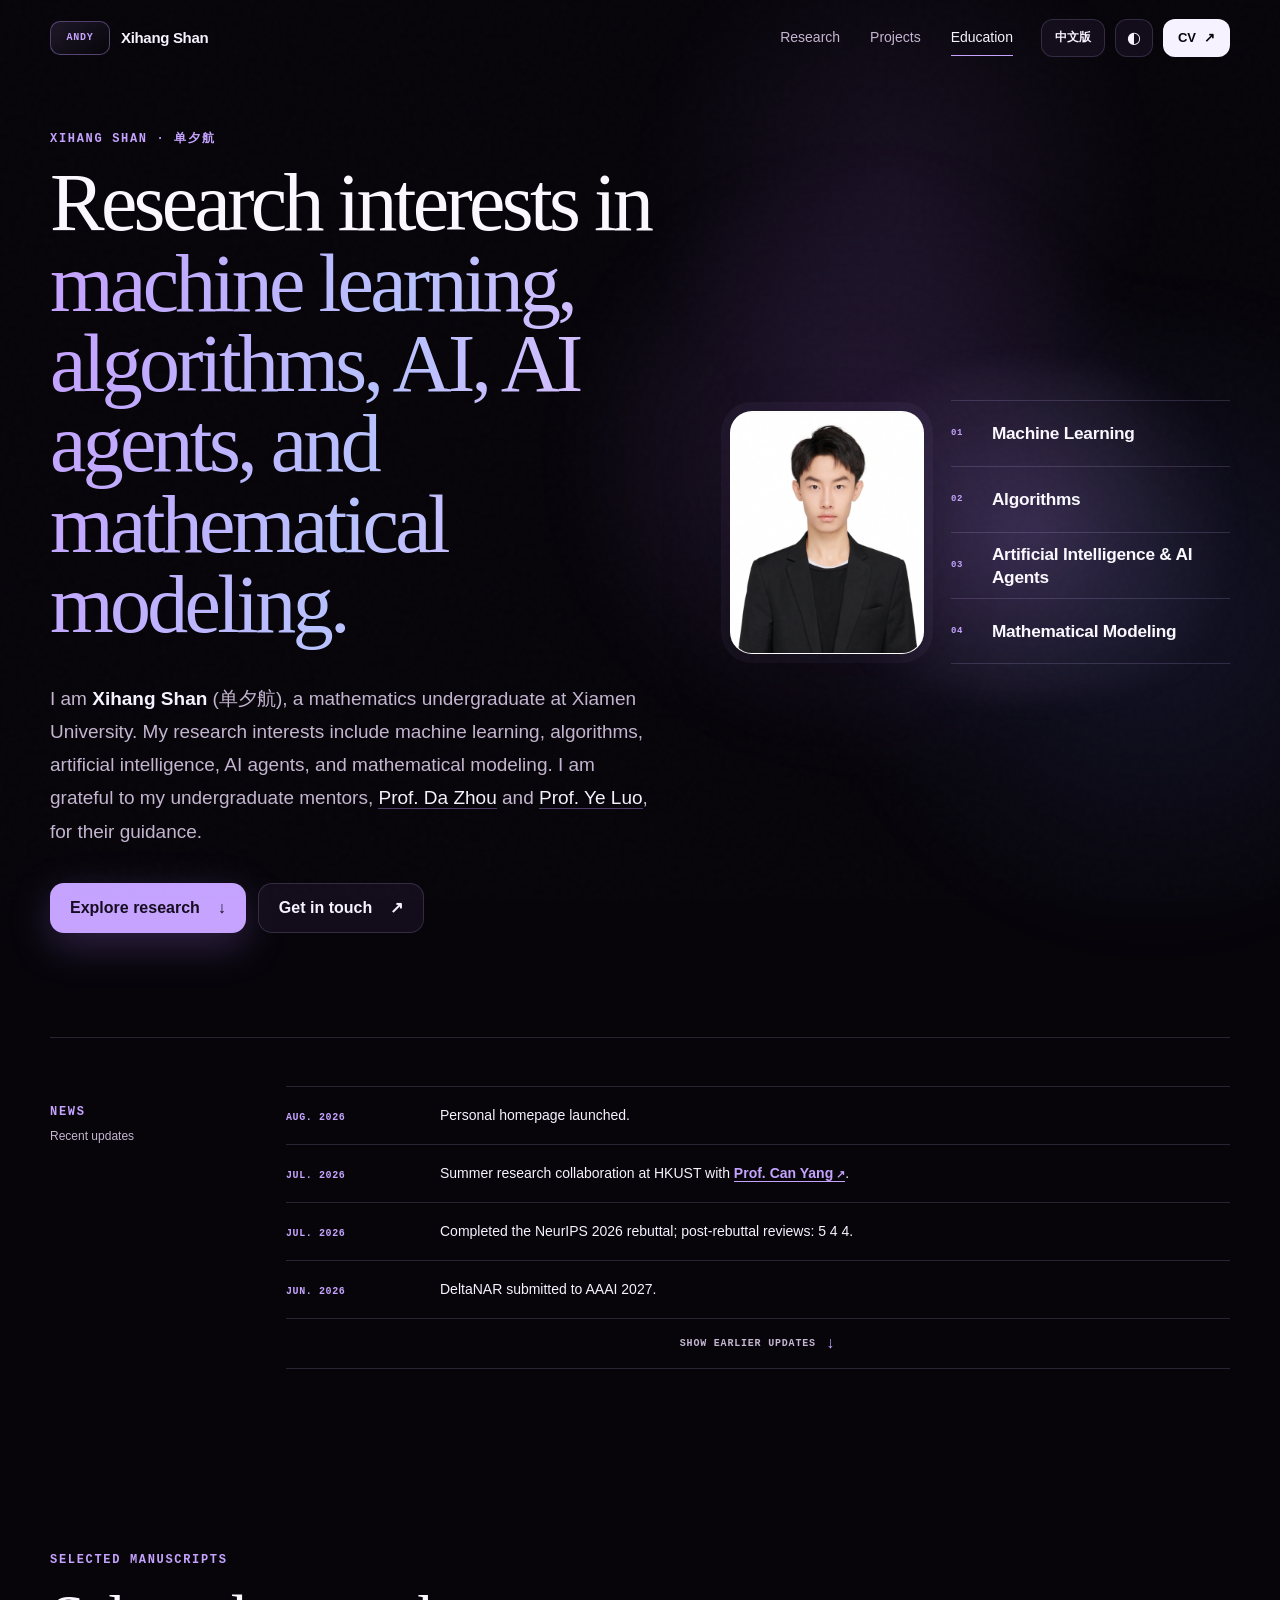
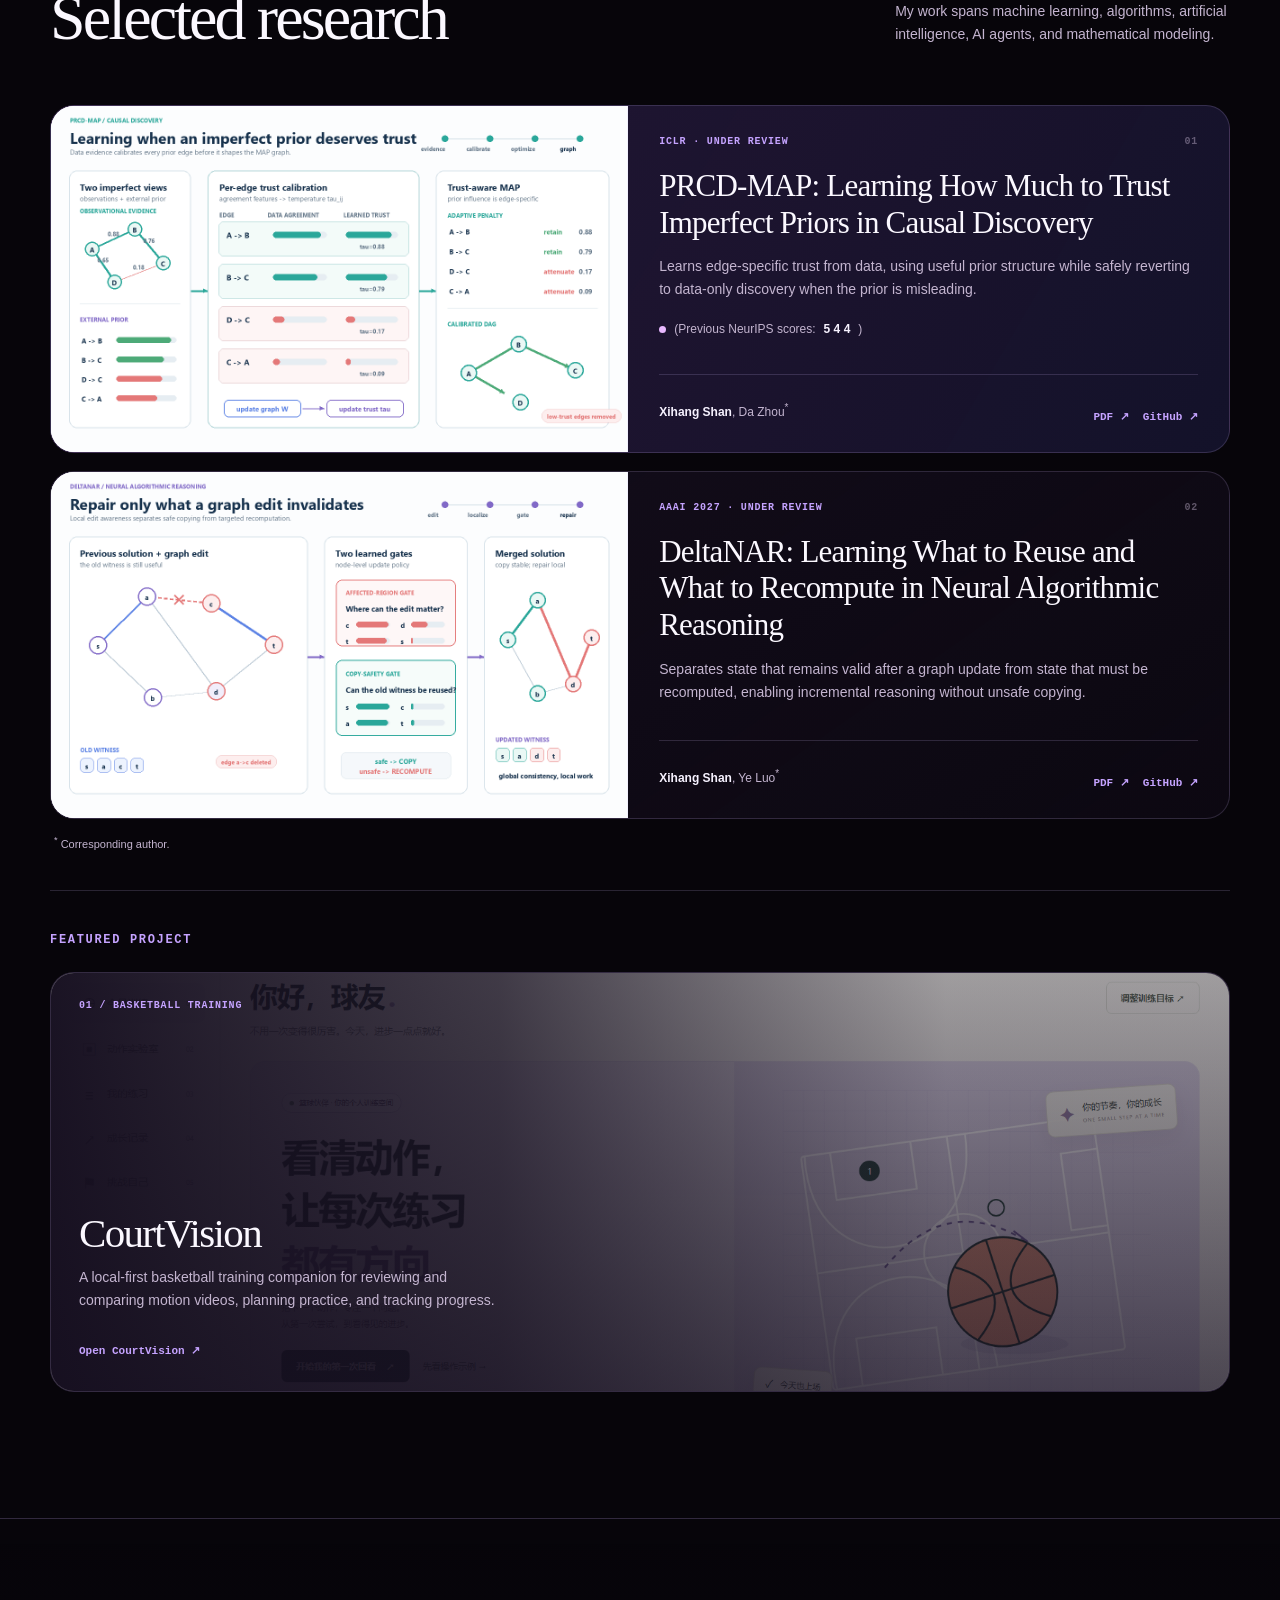
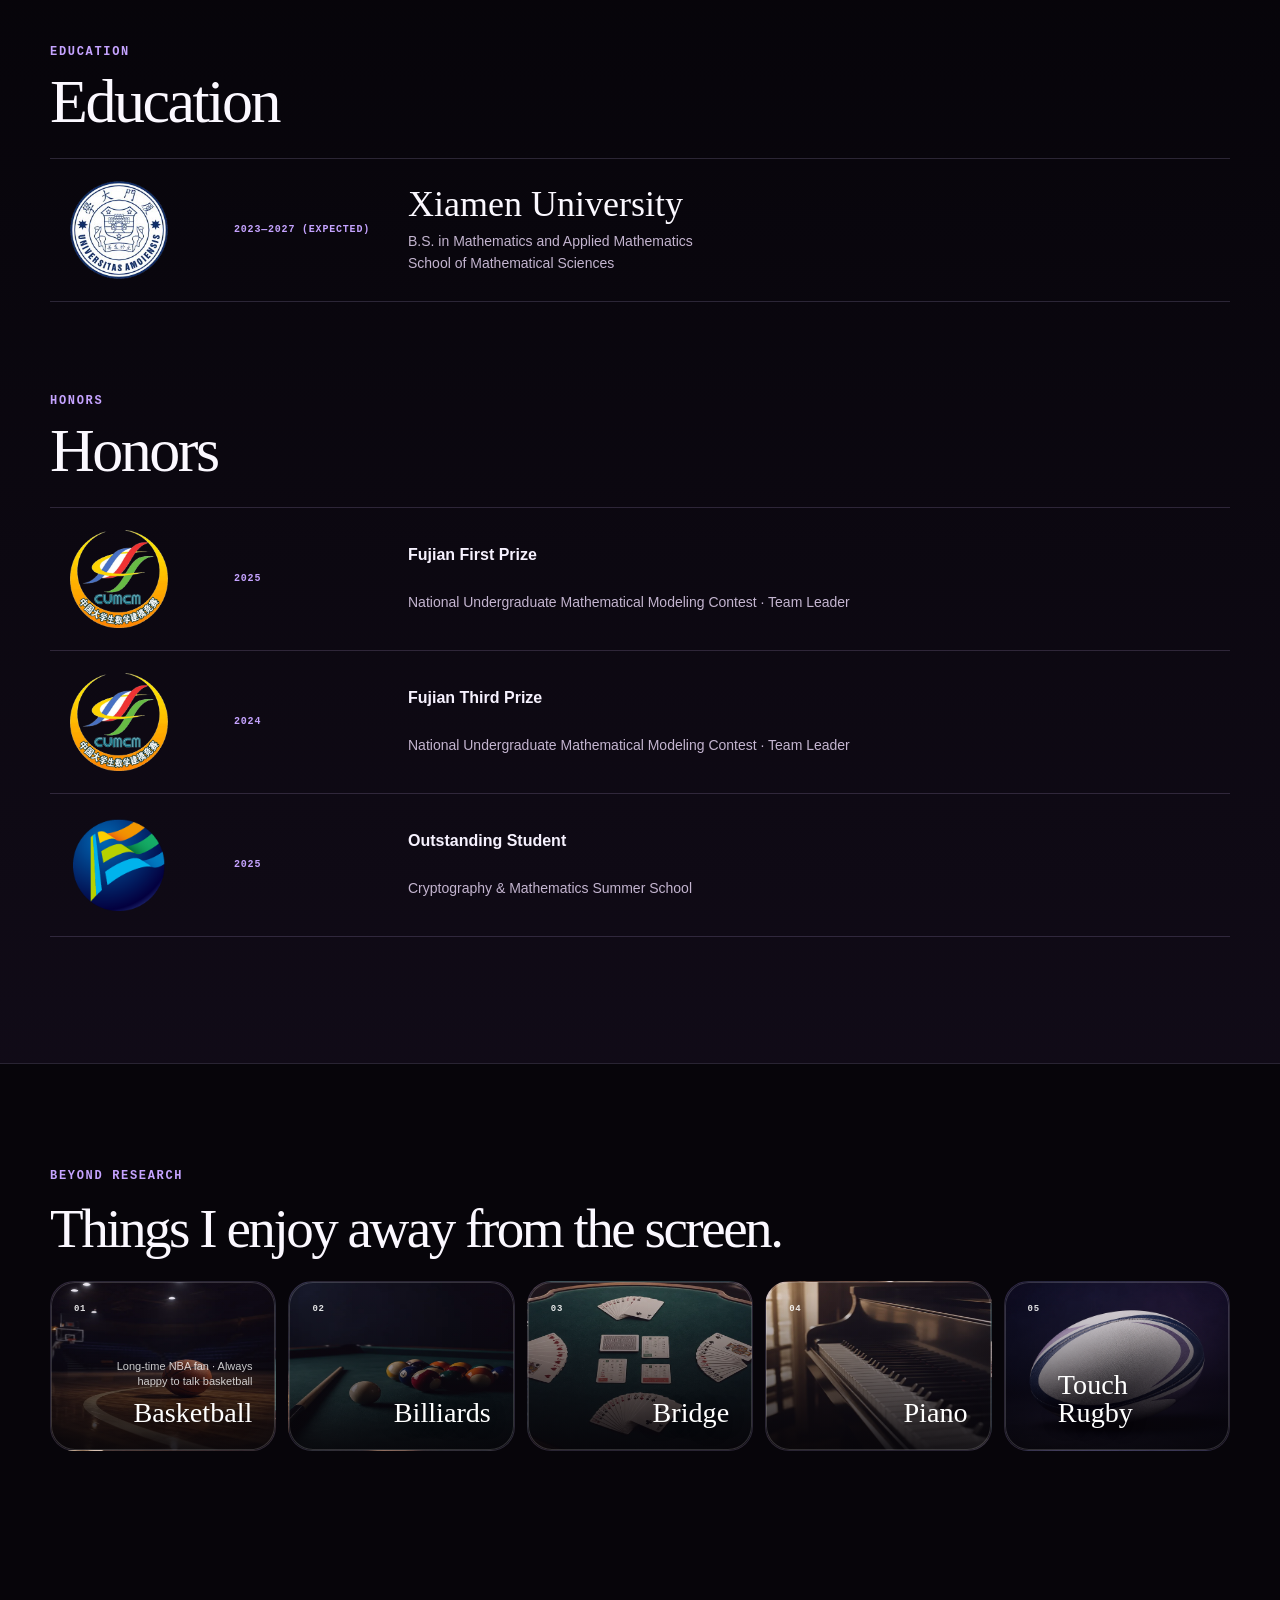
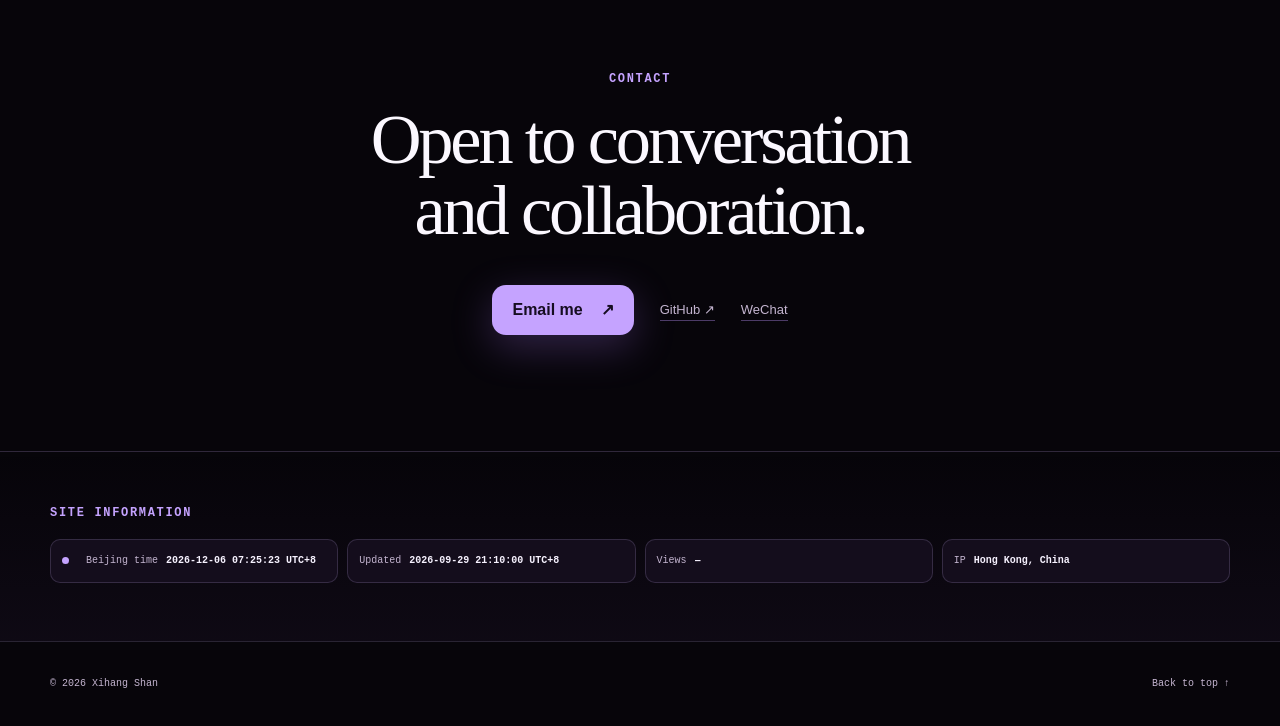
==== index.html @ c530f80d "Simplify research profile and feature CourtVision" ====
<!doctype html>
<html lang="en" data-theme="dark">
  <head>
    <meta charset="utf-8" />
    <meta name="viewport" content="width=device-width, initial-scale=1" />
    <meta name="theme-color" content="#07111a" />
    <meta name="description" content="Xihang Shan (单夕航), a mathematics undergraduate at Xiamen University interested in machine learning, algorithms, artificial intelligence, AI agents, and mathematical modeling." />
    <meta name="keywords" content="Xihang Shan, 单夕航, Xiamen University, machine learning, algorithms, artificial intelligence, AI agents, mathematical modeling" />
    <meta name="author" content="Xihang Shan" />
    <meta name="application-name" content="Xihang Shan" />
    <meta name="google-site-verification" content="zeHfqJOM2Y2G-c4V7_KviFzUPxeMgChEunfcdGpk5mI" />
    <meta name="robots" content="index, follow, max-image-preview:large, max-snippet:-1, max-video-preview:-1" />
    <meta name="googlebot" content="index, follow, max-image-preview:large, max-snippet:-1, max-video-preview:-1" />
    <meta name="bingbot" content="index, follow, max-image-preview:large, max-snippet:-1, max-video-preview:-1" />
    <meta property="og:type" content="website" />
    <meta property="og:title" content="Xihang Shan (单夕航) — Machine Learning & AI" />
    <meta property="og:site_name" content="Xihang Shan" />
    <meta property="og:description" content="Research interests in machine learning, algorithms, artificial intelligence, AI agents, and mathematical modeling." />
    <meta property="og:url" content="https://andyshan11.github.io/" />
    <meta property="og:image" content="https://andyshan11.github.io/assets/og.png" />
    <meta property="og:locale" content="en_US" />
    <meta property="og:locale:alternate" content="zh_CN" />
    <meta name="twitter:card" content="summary_large_image" />
    <meta name="twitter:title" content="Xihang Shan (单夕航) — Machine Learning & AI" />
    <meta name="twitter:description" content="Research interests in machine learning, algorithms, artificial intelligence, AI agents, and mathematical modeling." />
    <meta name="twitter:image" content="https://andyshan11.github.io/assets/og.png" />
    <link rel="canonical" href="https://andyshan11.github.io/" />
    <link rel="me" href="https://github.com/AndyShan11" />
    <link rel="stylesheet" href="styles.css" />
    <title>Xihang Shan (单夕航) — Machine Learning & AI</title>
    <script type="application/ld+json">
      {
        "@context": "https://schema.org",
        "@graph": [
          {
            "@type": "Person",
            "@id": "https://andyshan11.github.io/#person",
            "name": "Xihang Shan",
            "alternateName": ["单夕航", "Shan Xihang"],
            "url": "https://andyshan11.github.io/",
            "image": "https://andyshan11.github.io/assets/site/xihang-official-portrait-v1.webp",
            "email": "mailto:19020232202354@stu.xmu.edu.cn",
            "affiliation": {
              "@type": "CollegeOrUniversity",
              "name": "Xiamen University",
              "url": "https://www.xmu.edu.cn/"
            },
            "sameAs": ["https://github.com/AndyShan11"],
            "knowsAbout": [
              "Machine learning",
              "Algorithms",
              "Artificial intelligence",
              "AI agents",
              "Mathematical modeling"
            ]
          },
          {
            "@type": "WebSite",
            "@id": "https://andyshan11.github.io/#website",
            "url": "https://andyshan11.github.io/",
            "name": "Xihang Shan | 单夕航",
            "alternateName": "Xihang Shan Academic Homepage",
            "description": "Academic homepage of Xihang Shan (单夕航), a mathematics undergraduate at Xiamen University researching machine learning and artificial intelligence.",
            "inLanguage": ["en", "zh-CN"],
            "publisher": { "@id": "https://andyshan11.github.io/#person" }
          },
          {
            "@type": "ProfilePage",
            "@id": "https://andyshan11.github.io/#profile",
            "url": "https://andyshan11.github.io/",
            "name": "Xihang Shan (单夕航) — Academic Homepage",
            "dateModified": "2026-09-29",
            "inLanguage": ["en", "zh-CN"],
            "isPartOf": { "@id": "https://andyshan11.github.io/#website" },
            "mainEntity": { "@id": "https://andyshan11.github.io/#person" }
          }
        ]
      }
    </script>
  </head>
  <body>
    <a class="skip-link" href="#main">Skip to content</a>
    <div class="page-glow" aria-hidden="true"></div>
    <div class="grain" aria-hidden="true"></div>

    <header class="site-header" id="top">
      <nav class="nav shell" aria-label="Primary navigation">
        <a class="brand" href="#top" aria-label="Xihang Shan, home">
          <span class="brand-mark">ANDY</span>
          <span class="brand-name">Xihang Shan</span>
        </a>
        <button class="nav-toggle" type="button" aria-expanded="false" aria-controls="nav-links" aria-label="Open navigation">
          <span></span><span></span>
        </button>
        <div class="nav-links" id="nav-links">
          <a href="#research" data-i18n="navResearch">Research</a>
          <a href="#projects" data-i18n="navProjects">Projects</a>
          <a href="#profile" data-i18n="navProfile">Education</a>
        </div>
        <div class="nav-actions">
          <button class="language-toggle" type="button" aria-label="Switch to Chinese">中文版</button>
          <button class="theme-toggle" type="button" aria-label="Switch color theme">
            <span class="sun" aria-hidden="true">☀</span>
            <span class="moon" aria-hidden="true">◐</span>
          </button>
          <a class="nav-cv" href="assets/Xihang_Shan_CV_EN.pdf" target="_blank" rel="noopener"><span class="cv-label">CV</span> <span>↗</span></a>
        </div>
      </nav>
    </header>

    <main id="main">
      <section class="hero shell" aria-labelledby="hero-title">
        <div class="hero-copy">
          <p class="eyebrow reveal" data-i18n="heroEyebrow">Xihang Shan · 单夕航</p>
          <h1 id="hero-title" class="reveal" data-i18n-html="heroTitle">
            Research interests in <span class="gradient-text">machine learning, algorithms, AI, AI agents, and mathematical modeling.</span>
          </h1>
          <p class="hero-lede reveal" data-i18n-html="heroLede">
            I am <strong>Xihang Shan</strong> (单夕航), a mathematics undergraduate at Xiamen University. My research interests include machine learning, algorithms, artificial intelligence, AI agents, and mathematical modeling. I am grateful to my undergraduate mentors, <a class="mentor-link" href="https://zhoudalab.github.io/" target="_blank" rel="noopener">Prof. Da Zhou</a> and <a class="mentor-link" href="https://github.com/luoye-group/" target="_blank" rel="noopener">Prof. Ye Luo</a>, for their guidance.
          </p>
          <div class="hero-actions reveal">
            <a class="button button-primary magnetic" href="#research"><span data-i18n="exploreResearch">Explore research</span> <span>↓</span></a>
            <div class="contact-menu">
              <button class="button button-ghost contact-menu-trigger" type="button" aria-expanded="false" aria-controls="hero-contact-popover" aria-haspopup="menu">
                <span data-i18n="getInTouch">Get in touch</span><span aria-hidden="true">↗</span>
              </button>
              <div class="contact-popover" id="hero-contact-popover" role="menu" aria-label="Contact options">
                <a class="contact-option" role="menuitem" href="mailto:19020232202354@stu.xmu.edu.cn"><span class="contact-option-icon" aria-hidden="true">@</span><span data-i18n="emailMe">Email me</span><span aria-hidden="true">↗</span></a>
                <a class="contact-option" role="menuitem" href="https://github.com/AndyShan11" target="_blank" rel="noopener"><span class="contact-option-icon" aria-hidden="true">GH</span><span>GitHub</span><span aria-hidden="true">↗</span></a>
                <div class="contact-wechat-option">
                  <button class="contact-option contact-wechat-trigger" role="menuitem" type="button" aria-haspopup="true" aria-expanded="false"><span class="contact-option-icon" aria-hidden="true">WX</span><span data-i18n="wechat">WeChat</span><span aria-hidden="true">→</span></button>
                  <div class="contact-qr-preview" role="tooltip">
                    <img src="assets/site/wechat-qr.png" alt="WeChat QR code for Xihang Shan" />
                  </div>
                </div>
              </div>
            </div>
          </div>
        </div>

        <div class="hero-profile reveal">
          <div class="hero-headshot">
            <img src="assets/site/xihang-official-portrait-v1.webp" alt="Official portrait of Xihang Shan" />
          </div>
          <div class="hero-directions" aria-label="Research directions">
            <div class="hero-direction"><span>01</span><strong data-i18n="heroDirectionOne">Machine Learning</strong></div>
            <div class="hero-direction"><span>02</span><strong data-i18n="heroDirectionTwo">Algorithms</strong></div>
            <div class="hero-direction"><span>03</span><strong data-i18n="heroDirectionThree">Artificial Intelligence &amp; AI Agents</strong></div>
            <div class="hero-direction"><span>04</span><strong data-i18n="heroDirectionFour">Mathematical Modeling</strong></div>
          </div>
        </div>

      </section>

      <section class="news-section shell" id="news" aria-labelledby="news-title">
        <div class="news-heading reveal">
          <p class="eyebrow" id="news-title" data-i18n="newsLabel">News</p>
          <p data-i18n="newsIntro">Recent updates</p>
        </div>
        <div class="news-list" id="news-list">
          <article class="news-row reveal"><time datetime="2026-08">Aug. 2026</time><p data-i18n="newsOne">Personal homepage launched.</p></article>
          <article class="news-row reveal"><time datetime="2026-07">Jul. 2026</time><p data-i18n-html="newsTwo">Summer research collaboration at HKUST with <a class="mentor-link" href="https://sites.google.com/site/eeyangc/" target="_blank" rel="noopener" aria-label="Prof. Can Yang's homepage">Prof. Can Yang</a>.</p></article>
          <article class="news-row reveal"><time datetime="2026-07">Jul. 2026</time><p data-i18n="newsThree">Completed the NeurIPS 2026 rebuttal; post-rebuttal reviews: 5 4 4.</p></article>
          <article class="news-row reveal"><time datetime="2026-06">Jun. 2026</time><p data-i18n="newsFour">DeltaNAR submitted to AAAI 2027.</p></article>
          <article class="news-row reveal"><time datetime="2026-03">Mar. 2026</time><p data-i18n="newsFive">National-level undergraduate research program launched at Xiamen University.</p></article>
          <article class="news-row reveal"><time datetime="2025-07">Jul. 2025</time><p data-i18n="newsSix">Attended the Cryptography and Mathematics Summer School at the Institute of Information Engineering, Chinese Academy of Sciences, and was named an Outstanding Student.</p></article>
          <button class="news-toggle" type="button" aria-expanded="false" aria-controls="news-list" hidden>
            <span class="news-toggle-label">Show earlier updates</span>
            <span class="news-toggle-arrow" aria-hidden="true">↓</span>
          </button>
        </div>
      </section>

      <section class="section shell research-section" id="research" aria-labelledby="research-title">
        <div class="section-heading reveal">
          <div>
            <p class="eyebrow" data-i18n="selectedManuscripts">Selected manuscripts</p>
            <h2 id="research-title" data-i18n="researchTitle">Selected research</h2>
          </div>
          <p data-i18n="researchIntro">My work spans machine learning, algorithms, artificial intelligence, AI agents, and mathematical modeling.</p>
        </div>

        <div class="publication-grid">
          <article class="pub-card featured reveal" data-topic="causal">
            <a class="pub-visual publication-figure" href="https://arxiv.org/pdf/2605.01669.pdf" target="_blank" rel="noopener" aria-label="Open the PRCD-MAP paper PDF">
              <video class="publication-animation" muted playsinline preload="metadata" poster="assets/papers/prcd-map.png" aria-hidden="true">
                <source src="assets/papers/animations/prcd-map.mp4?v=20260811-sync2" type="video/mp4" />
                <img src="assets/papers/prcd-map.png" alt="" />
              </video>
              <img class="publication-poster" src="assets/papers/prcd-map.png" alt="PRCD-MAP method overview" loading="lazy" />
            </a>
            <div class="pub-info">
              <div class="pub-topline"><span class="venue" data-i18n="venueIclr">ICLR · Under review</span><span class="index">01</span></div>
              <h3>PRCD-MAP: Learning How Much to Trust Imperfect Priors in Causal Discovery</h3>
              <p data-i18n="prcdDesc">Learns edge-specific trust from data, using useful prior structure while safely reverting to data-only discovery when the prior is misleading.</p>
              <div class="review-note" data-i18n-html="reviewNote"><span></span>(Previous NeurIPS scores: <strong>5 4 4</strong>)</div>
              <div class="pub-footer">
                <span><b>Xihang Shan</b>, Da Zhou<sup>*</sup></span>
                <span class="pub-links"><a href="https://arxiv.org/pdf/2605.01669.pdf" target="_blank" rel="noopener">PDF ↗</a><a href="https://github.com/AndyShan11/PRCD-MAP" target="_blank" rel="noopener">GitHub ↗</a></span>
              </div>
            </div>
          </article>

          <article class="pub-card reveal" data-topic="graphs">
            <a class="pub-visual publication-figure" href="https://andyshan11.github.io/Delta-NAR/paper.pdf" target="_blank" rel="noopener" aria-label="Open the DeltaNAR paper PDF">
              <video class="publication-animation" muted playsinline preload="metadata" poster="assets/papers/deltanar.png" aria-hidden="true">
                <source src="assets/papers/animations/deltanar.mp4?v=20260811-sync2" type="video/mp4" />
                <img src="assets/papers/deltanar.png" alt="" />
              </video>
              <img class="publication-poster" src="assets/papers/deltanar.png" alt="DeltaNAR method overview" loading="lazy" />
            </a>
            <div class="pub-info">
              <div class="pub-topline"><span class="venue" data-i18n="venueAaai">AAAI 2027 · Under review</span><span class="index">02</span></div>
              <h3>DeltaNAR: Learning What to Reuse and What to Recompute in Neural Algorithmic Reasoning</h3>
              <p data-i18n="deltaDesc">Separates state that remains valid after a graph update from state that must be recomputed, enabling incremental reasoning without unsafe copying.</p>
              <div class="pub-footer">
                <span><b>Xihang Shan</b>, Ye Luo<sup>*</sup></span>
                <span class="pub-links"><a href="https://andyshan11.github.io/Delta-NAR/paper.pdf" target="_blank" rel="noopener">PDF ↗</a><a href="https://github.com/AndyShan11/Delta-NAR" target="_blank" rel="noopener">GitHub ↗</a></span>
              </div>
            </div>
          </article>

        </div>
        <p class="corresponding reveal" data-i18n-html="corresponding"><sup>*</sup> Corresponding author.</p>
      </section>

      <section class="section shell projects-section" id="projects" aria-labelledby="projects-title">
        <div class="section-heading compact-heading reveal">
          <div>
            <p class="eyebrow" id="projects-title" data-i18n="selectedProjects">Featured project</p>
          </div>
        </div>

        <div class="project-grid">
          <a class="project-card project-courtvision reveal" href="https://andyshan11.github.io/courtvision/" target="_blank" rel="noopener">
            <div class="project-art project-art-courtvision" role="img" aria-label="CourtVision basketball training companion interface"></div>
            <div class="project-number" data-i18n="courtVisionType">01 / Basketball training</div>
            <div class="project-body">
              <h3>CourtVision</h3>
              <p data-i18n="courtVisionDesc">A local-first basketball training companion for reviewing and comparing motion videos, planning practice, and tracking progress.</p>
              <span data-i18n="openCourtVision">Open CourtVision ↗</span>
            </div>
          </a>
        </div>
      </section>

      <section class="section profile-section" id="profile" aria-labelledby="profile-title">
        <div class="shell">
          <div class="profile-group profile-group-education">
            <div class="profile-group-heading reveal">
              <p class="eyebrow" id="profile-title" data-i18n="educationLabel">Education</p>
              <h2 data-i18n="educationHeading">Education</h2>
            </div>
            <div class="profile-rows">
              <article class="profile-row reveal">
                <div class="profile-row-logo"><img src="assets/logos/xmu-mark.png" alt="Xiamen University emblem" loading="lazy" /></div>
                <span class="profile-row-year" data-i18n="educationYears">2023—2027 (Expected)</span>
                <div class="profile-row-copy">
                  <h3 data-i18n="xmu">Xiamen University</h3>
                  <p data-i18n-html="educationDegree">B.S. in Mathematics and Applied Mathematics<br />School of Mathematical Sciences</p>
                </div>
              </article>
            </div>
          </div>

          <div class="profile-group profile-group-honors">
            <div class="profile-group-heading reveal">
              <p class="eyebrow" data-i18n="recognitionLabel">Honors</p>
              <h2 data-i18n="honorsHeading">Honors</h2>
            </div>
            <div class="profile-rows">
              <article class="profile-row reveal">
                <div class="profile-row-logo"><img src="assets/logos/cumcm.png" alt="China Undergraduate Mathematical Contest in Modeling logo" loading="lazy" /></div>
                <span class="profile-row-year">2025</span>
                <div class="profile-row-copy">
                  <p data-i18n-html="honorOne"><b>Fujian First Prize</b><br />National Undergraduate Mathematical Modeling Contest · Team Leader</p>
                </div>
              </article>
              <article class="profile-row reveal">
                <div class="profile-row-logo"><img src="assets/logos/cumcm.png" alt="China Undergraduate Mathematical Contest in Modeling logo" loading="lazy" /></div>
                <span class="profile-row-year">2024</span>
                <div class="profile-row-copy">
                  <p data-i18n-html="honorTwo"><b>Fujian Third Prize</b><br />National Undergraduate Mathematical Modeling Contest · Team Leader</p>
                </div>
              </article>
              <article class="profile-row reveal">
                <div class="profile-row-logo"><img src="assets/logos/iie-cas-mark.png?v=20260819" alt="" width="98" height="98" loading="eager" decoding="async" aria-hidden="true" /></div>
                <span class="profile-row-year">2025</span>
                <div class="profile-row-copy">
                  <p data-i18n-html="honorThree"><b>Outstanding Student</b><br />Cryptography & Mathematics Summer School</p>
                </div>
              </article>
            </div>
          </div>
        </div>
      </section>

      <section class="section hobbies-section" aria-labelledby="hobbies-title">
        <div class="shell">
          <div class="section-heading compact-heading reveal">
            <div>
              <p class="eyebrow" id="hobbies-title" data-i18n="hobbies">Beyond research</p>
              <h2 data-i18n="hobbiesTitle">Things I enjoy away from the screen.</h2>
            </div>
          </div>
          <div class="hobby-grid">
            <div class="hobby-card hobby-basketball reveal"><span>01</span><div><h3 data-i18n="basketball">Basketball</h3><p data-i18n="basketballNote">Long-time NBA fan · Always happy to talk basketball</p></div></div>
            <div class="hobby-card hobby-billiards reveal"><span>02</span><div><h3 data-i18n="billiards">Billiards</h3></div></div>
            <div class="hobby-card hobby-bridge reveal"><span>03</span><div><h3 data-i18n="bridge">Bridge</h3></div></div>
            <div class="hobby-card hobby-piano reveal"><span>04</span><div><h3 data-i18n="piano">Piano</h3></div></div>
            <div class="hobby-card hobby-touch reveal"><span>05</span><div><h3 data-i18n="touchRugby">Touch Rugby</h3></div></div>
          </div>
        </div>
      </section>

      <section class="contact shell reveal" aria-labelledby="contact-title">
        <p class="eyebrow" data-i18n="contact">Contact</p>
        <h2 id="contact-title" data-i18n-html="contactTitle">Open to conversation<br />and collaboration.</h2>
        <div class="contact-row">
          <a class="button button-primary magnetic" href="mailto:19020232202354@stu.xmu.edu.cn"><span data-i18n="emailMe">Email me</span> <span>↗</span></a>
          <a class="text-link" href="https://github.com/AndyShan11" target="_blank" rel="noopener">GitHub ↗</a>
          <button class="text-link wechat-trigger" type="button" data-i18n="wechat">WeChat</button>
        </div>
      </section>

      <section class="site-meta-section" aria-label="Website information">
        <div class="shell">
          <div class="site-meta-heading reveal">
            <p class="eyebrow" data-i18n="siteInfoLabel">Site information</p>
          </div>
          <div class="hero-meta reveal" aria-label="Live website information" data-updated="2026-09-29T21:10:00+08:00">
            <div class="live-item"><span class="pulse-dot"></span><span class="live-label" data-i18n="localTime">Beijing time</span><strong id="current-time">—</strong></div>
            <div class="live-item"><span class="live-label" data-i18n="lastUpdated">Updated</span><strong id="last-updated">—</strong></div>
            <div class="live-item"><span class="live-label" data-i18n="pageViews">Views</span><strong id="page-views">—</strong></div>
            <div class="live-item"><span class="live-label" data-i18n="visitorIp">IP</span><strong id="visitor-ip" data-i18n="locationHongKong">Hong Kong, China</strong></div>
          </div>
        </div>
      </section>
    </main>

    <dialog class="wechat-dialog" aria-labelledby="wechat-dialog-title">
      <button class="wechat-close" type="button" aria-label="Close WeChat QR code">×</button>
      <div class="wechat-dialog-copy">
        <p class="eyebrow" data-i18n="wechat">WeChat</p>
        <h2 id="wechat-dialog-title" data-i18n="wechatTitle">Scan to connect</h2>
        <p data-i18n="wechatNote">Add a short note with your name and research interests.</p>
      </div>
      <img src="assets/site/wechat-qr.png" alt="WeChat QR code for Xihang Shan" />
    </dialog>

    <footer class="footer">
      <div class="shell">
        <span>© <span id="year"></span> Xihang Shan</span>
        <a href="#top" data-i18n="backTop">Back to top ↑</a>
      </div>
    </footer>

    <script src="script.js"></script>
  </body>
</html>
---- styles.css ----
:root {
  --bg: #07050a;
  --bg-elevated: #100b18;
  --surface: rgba(24, 16, 34, 0.76);
  --surface-solid: #140d1e;
  --text: #f7f2ff;
  --text-soft: #c4b5d0;
  --line: rgba(213, 190, 255, 0.17);
  --line-strong: rgba(190, 148, 255, 0.38);
  --accent: #c5a3ff;
  --accent-2: #9fafff;
  --accent-3: #e8b8ff;
  --heading: #fbf8ff;
  --shadow: 0 28px 90px rgba(0, 0, 0, 0.25);
  --radius: 24px;
  --header-bg: rgba(7, 5, 10, 0.78);
  --selection: rgba(197, 163, 255, 0.30);
  color-scheme: dark;
}

[data-theme="light"] {
  --bg: #f8f5fc;
  --bg-elevated: #efe9f7;
  --surface: rgba(255, 255, 255, 0.76);
  --surface-solid: #ffffff;
  --text: #281d33;
  --text-soft: #6b5d76;
  --line: rgba(94, 68, 122, 0.14);
  --line-strong: rgba(124, 78, 181, 0.30);
  --accent: #7650ad;
  --accent-2: #5269c7;
  --accent-3: #a84b9d;
  --heading: #1f1528;
  --shadow: 0 26px 80px rgba(71, 48, 96, 0.13);
  --header-bg: rgba(248, 245, 252, 0.82);
  --selection: rgba(118, 80, 173, 0.20);
  color-scheme: light;
}

* { box-sizing: border-box; }
html { scroll-behavior: smooth; scroll-padding-top: 92px; }
body {
  margin: 0;
  overflow-x: hidden;
  background: var(--bg);
  color: var(--text);
  font-family: Inter, "Noto Sans SC", "Microsoft YaHei", ui-sans-serif, -apple-system, BlinkMacSystemFont, "Segoe UI", sans-serif;
  line-height: 1.65;
  text-rendering: optimizeLegibility;
  transition: background-color .35s ease, color .35s ease;
}
body.nav-open { overflow: hidden; }
::selection { background: var(--selection); }
a { color: inherit; text-decoration: none; }
button { color: inherit; font: inherit; }
.shell { width: min(1180px, calc(100% - 48px)); margin-inline: auto; }
.skip-link { position: fixed; z-index: 200; top: 12px; left: 12px; padding: 10px 14px; transform: translateY(-150%); background: var(--accent); color: #160d21; border-radius: 8px; }
.skip-link:focus { transform: translateY(0); }
.page-glow { position: fixed; z-index: -3; width: 560px; height: 560px; left: var(--pointer-x, 70%); top: var(--pointer-y, 20%); transform: translate(-50%, -50%); border-radius: 50%; pointer-events: none; background: radial-gradient(circle, rgba(159, 107, 220, .11), transparent 67%); transition: opacity .3s; }
.grain { position: fixed; z-index: 90; inset: 0; pointer-events: none; opacity: .022; background-image: url("data:image/svg+xml,%3Csvg viewBox='0 0 180 180' xmlns='http://www.w3.org/2000/svg'%3E%3Cfilter id='n'%3E%3CfeTurbulence type='fractalNoise' baseFrequency='.85' numOctaves='4' stitchTiles='stitch'/%3E%3C/filter%3E%3Crect width='100%25' height='100%25' filter='url(%23n)' opacity='.8'/%3E%3C/svg%3E"); }

.site-header { position: fixed; z-index: 100; top: 0; left: 0; right: 0; border-bottom: 1px solid transparent; transition: .25s ease; }
.site-header.scrolled { border-color: var(--line); background: var(--header-bg); backdrop-filter: blur(20px) saturate(150%); }
.nav { height: 76px; display: flex; align-items: center; justify-content: space-between; gap: 28px; }
.brand { display: inline-flex; align-items: center; gap: 11px; font-weight: 680; letter-spacing: -.02em; }
.brand-mark { display: grid; place-items: center; width: 60px; height: 34px; border: 1px solid var(--line-strong); border-radius: 10px; color: var(--accent); font: 750 10px/1 ui-monospace, monospace; letter-spacing: .08em; background: linear-gradient(145deg, rgba(197,163,255,.12), transparent); }
.brand-name { font-size: 15px; }
.nav-links { display: flex; align-items: center; gap: 30px; margin-left: auto; }
.nav-links a { position: relative; color: var(--text-soft); font-size: 14px; transition: color .2s ease; }
.nav-links a::after { content: ""; position: absolute; left: 0; right: 100%; bottom: -6px; height: 1px; background: var(--accent); transition: right .25s ease; }
.nav-links a:hover, .nav-links a.active { color: var(--text); }
.nav-links a:hover::after, .nav-links a.active::after { right: 0; }
.nav-actions { display: flex; align-items: center; gap: 10px; }
.language-toggle { height: 38px; padding: 0 13px; border: 1px solid var(--line); border-radius: 12px; background: var(--surface); color: var(--text); font-size: 12px; font-weight: 680; cursor: pointer; transition: border-color .2s, background .2s; }
.language-toggle:hover { border-color: var(--line-strong); background: rgba(197,163,255,.10); }
.theme-toggle { width: 38px; height: 38px; position: relative; display: grid; place-items: center; border-radius: 12px; border: 1px solid var(--line); background: var(--surface); cursor: pointer; }
.theme-toggle span { position: absolute; transition: transform .3s ease, opacity .3s ease; }
.theme-toggle .sun { opacity: 0; transform: rotate(-90deg) scale(.5); }
[data-theme="light"] .theme-toggle .sun { opacity: 1; transform: rotate(0) scale(1); }
[data-theme="light"] .theme-toggle .moon { opacity: 0; transform: rotate(90deg) scale(.5); }
.nav-cv { display: inline-flex; align-items: center; gap: 8px; height: 38px; padding: 0 15px; border-radius: 12px; background: var(--text); color: var(--bg); font-size: 13px; font-weight: 750; }
.nav-cv span { transition: transform .2s ease; }
.nav-cv:hover span { transform: translate(2px, -2px); }
.nav-toggle { display: none; width: 40px; height: 40px; border: 0; background: transparent; cursor: pointer; }
.nav-toggle span { display: block; width: 21px; height: 1px; margin: 6px auto; background: var(--text); transition: .25s; }

.hero { min-height: 100svh; position: relative; display: grid; grid-template-columns: 1.14fr .86fr; align-content: center; gap: 72px; padding-top: 132px; padding-bottom: 104px; }
.hero::before { content: ""; position: absolute; z-index: -3; inset: 10% -10% 0 18%; background: radial-gradient(circle at 55% 38%, rgba(158, 102, 220, .20), transparent 37%), radial-gradient(circle at 82% 55%, rgba(100, 112, 224, .13), transparent 33%); filter: blur(18px); }
.eyebrow { margin: 0 0 17px; color: var(--accent); font: 700 12px/1.2 ui-monospace, SFMono-Regular, Consolas, monospace; letter-spacing: .14em; text-transform: uppercase; }
.hero h1, .section-heading h2, .contact h2, .profile-main > h2 { margin: 0; color: var(--heading); font-family: Georgia, "Times New Roman", serif; font-weight: 500; letter-spacing: -.045em; }
.hero h1 { max-width: 760px; font-size: clamp(54px, 6.4vw, 94px); line-height: .98; }
[data-language="zh"] .hero h1 { font-size: clamp(50px, 5.4vw, 74px); line-height: 1.05; }
.gradient-text { display: block; padding-bottom: .08em; background: linear-gradient(105deg, var(--accent) 5%, #b8c2ff 52%, var(--accent-3)); -webkit-background-clip: text; background-clip: text; color: transparent; }
.hero-lede { max-width: 710px; margin: 30px 0 0; color: var(--text-soft); font-size: clamp(16px, 1.7vw, 19px); line-height: 1.75; }
.hero-lede strong { color: var(--text); font-weight: 650; }
.mentor-link { color: var(--text); border-bottom: 1px solid var(--line-strong); transition: color .2s, border-color .2s; }
.mentor-link:hover { color: var(--accent); border-color: var(--accent); }
.hero-actions { position: relative; z-index: 5; display: flex; flex-wrap: wrap; gap: 12px; margin-top: 35px; }
.hero-copy { position: relative; z-index: 2; min-width: 0; }
.button { display: inline-flex; align-items: center; justify-content: center; gap: 18px; min-height: 50px; padding: 0 20px; border-radius: 14px; font-size: 14px; font-weight: 720; transition: border-color .25s, background .25s, transform .25s; }
.button span { font-size: 16px; }
.button-primary { background: var(--accent); color: #160d21; box-shadow: 0 12px 40px rgba(175, 124, 255, .25); }
.button-primary:hover { transform: translateY(-2px); background: #d5bcff; }
.button-ghost { border: 1px solid var(--line); background: var(--surface); backdrop-filter: blur(10px); }
.button-ghost:hover { border-color: var(--line-strong); transform: translateY(-2px); }
.contact-menu { position: relative; z-index: 40; }
.contact-menu-trigger { cursor: pointer; }
.contact-popover { position: absolute; z-index: 45; top: calc(100% + 10px); left: 0; width: 224px; padding: 8px; border: 1px solid var(--line-strong); border-radius: 16px; background: rgba(18,12,27,.96); box-shadow: 0 24px 70px rgba(0,0,0,.36); backdrop-filter: blur(22px) saturate(145%); opacity: 0; visibility: hidden; pointer-events: none; transform: translateY(-8px) scale(.98); transform-origin: top left; transition: opacity .2s ease, visibility .2s ease, transform .2s ease; }
.contact-popover::before { content: ""; position: absolute; left: 0; right: 0; top: -12px; height: 12px; }
[data-theme="light"] .contact-popover { background: rgba(252,249,255,.97); box-shadow: 0 24px 70px rgba(71,48,96,.17); }
.contact-menu:hover .contact-popover, .contact-menu:focus-within .contact-popover, .contact-menu.is-open .contact-popover { opacity: 1; visibility: visible; pointer-events: auto; transform: translateY(0) scale(1); }
.contact-option { width: 100%; min-height: 44px; display: grid; grid-template-columns: 28px 1fr auto; align-items: center; gap: 9px; padding: 0 10px; border: 0; border-radius: 11px; background: transparent; color: var(--text); text-align: left; font-size: 13px; cursor: pointer; transition: background .18s ease, color .18s ease; }
.contact-option:hover, .contact-option:focus-visible { outline: 0; background: rgba(197,163,255,.13); color: var(--heading); }
.contact-option > span:last-child { color: var(--accent); }
.contact-option-icon { width: 26px; height: 26px; display: grid; place-items: center; border: 1px solid var(--line); border-radius: 8px; color: var(--accent); font: 700 11px/1 ui-monospace, monospace; }
.contact-wechat-option { position: relative; }
.contact-qr-preview { position: absolute; z-index: 48; bottom: 0; left: calc(100% + 14px); width: 220px; padding: 10px; border: 1px solid var(--line-strong); border-radius: 18px; background: #fff; box-shadow: 0 24px 70px rgba(0,0,0,.32); opacity: 0; visibility: hidden; pointer-events: none; transform: translate(8px,0) scale(.97); transform-origin: left bottom; transition: opacity .2s ease, visibility .2s ease, transform .2s ease; }
.contact-qr-preview::before { content: ""; position: absolute; top: 0; bottom: 0; left: -15px; width: 15px; }
.contact-qr-preview img { width: 100%; height: auto; display: block; border-radius: 11px; }
.contact-wechat-option:hover .contact-qr-preview, .contact-wechat-option:focus-within .contact-qr-preview, .contact-wechat-option.qr-open .contact-qr-preview { opacity: 1; visibility: visible; pointer-events: auto; transform: translate(0,0) scale(1); }
.hero-meta { display: grid; grid-template-columns: repeat(2, minmax(0, 1fr)); gap: 9px; max-width: 710px; margin-top: 32px; color: var(--text-soft); font: 500 10px/1.35 ui-monospace, monospace; }
.live-item { min-width: 0; display: flex; align-items: center; gap: 8px; padding: 10px 11px; border: 1px solid var(--line); border-radius: 10px; background: rgba(20,14,30,.44); backdrop-filter: blur(10px); }
[data-theme="light"] .live-item { background: rgba(255,255,255,.48); }
.live-label { flex: none; color: var(--text-soft); }
.live-item strong { min-width: 0; overflow: hidden; color: var(--text); font-weight: 620; text-overflow: ellipsis; white-space: nowrap; }
.pulse-dot { display: inline-block; width: 7px; height: 7px; margin-right: 9px; border-radius: 50%; background: var(--accent); box-shadow: 0 0 0 0 rgba(197, 163, 255, .48); animation: pulse 2.4s infinite; }

.hero-profile { position: relative; z-index: 1; align-self: center; justify-self: end; width: min(500px, 40vw); display: grid; grid-template-columns: minmax(170px,.82fr) minmax(210px,1.18fr); align-items: center; gap: 27px; isolation: isolate; }
.hero-profile::before { content: ""; position: absolute; z-index: -1; inset: -14% -13% -14% 7%; border-radius: 50%; background: radial-gradient(circle, rgba(197,163,255,.18), transparent 68%); filter: blur(12px); }
.hero-headshot { overflow: hidden; aspect-ratio: 4 / 5; border: 1px solid rgba(255,255,255,.46); border-radius: 22px; background: #fff; box-shadow: 0 24px 65px rgba(0,0,0,.28), 0 0 0 9px rgba(197,163,255,.055); }
.hero-headshot img { width: 100%; height: 100%; display: block; object-fit: cover; }
.hero-directions { min-width: 0; display: grid; }
.hero-direction { min-height: 66px; display: grid; grid-template-columns: 30px minmax(0,1fr); align-items: center; gap: 11px; border-top: 1px solid var(--line); }
.hero-direction:last-child { border-bottom: 1px solid var(--line); }
.hero-direction span { color: var(--accent); font: 700 9px/1 ui-monospace, monospace; letter-spacing: .08em; }
.hero-direction strong { color: var(--heading); font-size: clamp(14px,1.35vw,18px); font-weight: 620; line-height: 1.35; letter-spacing: -.015em; }
[data-theme="light"] .hero-headshot { border-color: rgba(118,80,173,.18); box-shadow: 0 24px 65px rgba(71,48,96,.18), 0 0 0 9px rgba(118,80,173,.045); }

.news-section { display: grid; grid-template-columns: 190px minmax(0, 1fr); gap: 46px; padding-block: 48px 58px; border-top: 1px solid var(--line); }
.news-heading { padding-top: 19px; }
.news-heading .eyebrow { margin-bottom: 8px; }
.news-heading > p:last-child { margin: 0; color: var(--text-soft); font-size: 12px; }
.news-list { border-top: 1px solid var(--line); }
.news-row { display: grid; grid-template-columns: 130px minmax(0, 1fr); gap: 24px; align-items: baseline; min-height: 58px; padding: 17px 0; border-bottom: 1px solid var(--line); }
.news-row time { color: var(--accent); font: 700 10px/1.4 ui-monospace, monospace; letter-spacing: .06em; text-transform: uppercase; }
.news-row p { margin: 0; color: var(--text); font-size: 14px; }
.news-row .mentor-link { color: var(--accent); border-bottom-color: var(--accent); font-weight: 700; }
.news-row .mentor-link::after { content: ' ↗'; font-size: .78em; }
.news-toggle { width: 100%; min-height: 50px; display: flex; align-items: center; justify-content: center; gap: 10px; border: 0; border-bottom: 1px solid var(--line); background: transparent; color: var(--text-soft); font: 700 10px/1 ui-monospace, monospace; letter-spacing: .08em; text-transform: uppercase; cursor: pointer; transition: color .2s, background .2s; }
.news-toggle:hover { color: var(--accent); background: color-mix(in srgb, var(--accent) 5%, transparent); }
.news-toggle-arrow { display: inline-block; color: var(--accent); font-size: 16px; transition: transform .25s ease; }
.news-toggle[aria-expanded="true"] .news-toggle-arrow { transform: rotate(180deg); }
.news-toggle[hidden], .news-row[hidden] { display: none; }

.section { padding-block: 126px; }
.section-tinted { position: relative; background: var(--bg-elevated); border-block: 1px solid var(--line); }
.section-heading { display: grid; grid-template-columns: 1.4fr .6fr; align-items: end; gap: 64px; margin-bottom: 54px; }
.section-heading h2, .profile-main > h2 { max-width: 820px; font-size: clamp(38px, 5vw, 68px); line-height: 1.04; }
.section-heading > p { margin: 0 0 5px; color: var(--text-soft); font-size: 14px; }
.filter-bar { display: flex; gap: 9px; margin-bottom: 22px; overflow-x: auto; scrollbar-width: none; }
.filter { flex: none; padding: 9px 13px; border: 1px solid var(--line); border-radius: 999px; background: transparent; color: var(--text-soft); font-size: 12px; cursor: pointer; transition: .2s; }
.filter span { margin-left: 6px; opacity: .55; }
.filter:hover, .filter.active { border-color: var(--line-strong); background: rgba(197, 163, 255, .10); color: var(--text); }
.publication-grid { display: grid; grid-template-columns: 1fr; gap: 18px; }
.pub-card { min-height: 330px; display: grid; grid-template-columns: minmax(360px, .98fr) minmax(0, 1.02fr); position: relative; padding: 0; overflow: hidden; border: 1px solid var(--line); border-radius: var(--radius); background: linear-gradient(145deg, var(--surface), rgba(29,19,42,.24)); box-shadow: 0 0 0 rgba(0,0,0,0); transform-style: preserve-3d; transition: opacity .28s, transform .28s, border-color .25s, box-shadow .25s; }
[data-theme="light"] .pub-card { background: linear-gradient(145deg, rgba(255,255,255,.90), rgba(245,239,252,.68)); }
.pub-card:hover { border-color: var(--line-strong); box-shadow: var(--shadow); }
.pub-card.hidden { display: none; }
.pub-card.featured { min-height: 330px; background: linear-gradient(120deg, rgba(39,24,55,.96), rgba(24,22,52,.76)); }
[data-theme="light"] .pub-card.featured { background: linear-gradient(120deg, rgba(239,226,252,.96), rgba(231,235,253,.84)); }
.pub-visual { position: relative; min-width: 0; overflow: hidden; border-right: 1px solid var(--line); }
.publication-figure { display: block; min-height: 330px; background: #f8fbfd; }
.publication-figure::after { content: "OPEN PAPER  ↗"; position: absolute; right: 14px; bottom: 13px; z-index: 2; padding: 7px 9px; border: 1px solid rgba(16,42,67,.14); border-radius: 999px; color: #102a43; background: rgba(255,255,255,.88); box-shadow: 0 8px 24px rgba(16,42,67,.1); font: 800 8px/1 ui-monospace, monospace; letter-spacing: .08em; opacity: 0; transform: translateY(4px); transition: opacity .25s, transform .25s; }
.publication-figure:hover::after { opacity: 1; transform: translateY(0); }
.publication-figure img, .publication-animation { width: 100%; height: 100%; min-height: 330px; display: block; object-fit: contain; object-position: center; background: #fff; transition: transform .45s cubic-bezier(.2,.8,.2,1), filter .3s; }
.publication-poster { position: absolute; z-index: 1; inset: 0; display: block !important; opacity: 1; pointer-events: none; transition: opacity .42s ease; }
.publication-figure.is-animating .publication-poster { opacity: 0; }
.publication-figure.video-unavailable .publication-animation { display: none; }
.publication-figure.video-unavailable .publication-poster { display: block !important; }
.publication-figure:hover img, .publication-figure:hover .publication-animation { transform: scale(1.012); filter: saturate(1.035) contrast(1.01); }
.pub-info { min-width: 0; display: flex; flex-direction: column; padding: 29px 31px; }
.pub-topline { display: flex; justify-content: space-between; gap: 20px; color: var(--accent); font: 650 10px/1.4 ui-monospace, monospace; letter-spacing: .08em; text-transform: uppercase; }
.pub-topline .index { color: var(--text-soft); opacity: .45; }
.pub-card h3 { position: relative; max-width: 760px; margin: 19px 0 14px; color: var(--heading); font: 500 clamp(22px, 2.5vw, 31px)/1.18 Georgia, serif; letter-spacing: -.025em; }
.pub-card p { position: relative; max-width: 720px; margin: 0; color: var(--text-soft); font-size: 14px; }
.review-note { position: relative; display: flex; align-items: center; gap: 8px; margin-top: 18px; color: var(--text-soft); font-size: 12px; }
.review-note > span { width: 7px; height: 7px; border-radius: 50%; background: var(--accent-3); }
.review-note strong { color: var(--text); }
.pub-footer { position: relative; display: flex; justify-content: space-between; align-items: flex-end; gap: 20px; margin-top: auto; padding-top: 25px; border-top: 1px solid var(--line); color: var(--text-soft); font-size: 12px; }
.pub-footer b { color: var(--text); font-weight: 650; }
.pub-footer a { color: var(--accent); font: 700 11px/1 ui-monospace, monospace; white-space: nowrap; }
.pub-footer a:hover { text-decoration: underline; text-underline-offset: 4px; }
.pub-links { display: inline-flex; align-items: center; gap: 14px; }
.corresponding { margin: 14px 4px 0; color: var(--text-soft); font-size: 11px; }
.research-section { padding-bottom: 38px; }
.projects-section { padding-top: 42px; border-top: 1px solid var(--line); }

.timeline { position: relative; }
.timeline::before { content: ""; position: absolute; left: 30px; top: 18px; bottom: 18px; width: 1px; background: linear-gradient(var(--accent), var(--line)); }
.timeline-item { display: grid; grid-template-columns: 62px 160px 1fr; gap: 24px; padding: 28px 0; border-bottom: 1px solid var(--line); }
.timeline-item:last-child { border-bottom: 0; }
.timeline-marker { position: relative; z-index: 1; width: 61px; display: flex; justify-content: center; }
.timeline-marker span { display: grid; place-items: center; width: 42px; height: 42px; border: 1px solid var(--line-strong); border-radius: 50%; background: var(--bg-elevated); color: var(--accent); font: 650 10px/1 ui-monospace, monospace; }
.timeline-date { padding-top: 9px; color: var(--text-soft); font: 600 11px/1.4 ui-monospace, monospace; }
.timeline-title { display: flex; align-items: baseline; justify-content: space-between; gap: 16px; }
.timeline-title h3 { margin: 0; color: var(--heading); font: 500 clamp(21px, 2.4vw, 30px)/1.25 Georgia, serif; }
.timeline-title a { flex: none; color: var(--accent); font: 650 10px/1 ui-monospace, monospace; }
.institution { margin: 8px 0 11px !important; color: var(--accent) !important; font: 600 11px/1.4 ui-monospace, monospace !important; }
.timeline-content > p { max-width: 780px; margin: 0; color: var(--text-soft); font-size: 14px; }
.badge { flex: none; padding: 6px 9px; border: 1px solid var(--line-strong); border-radius: 999px; color: var(--accent); font: 650 9px/1 ui-monospace, monospace; }

.compact-heading { display: block; margin-bottom: 24px; }
.project-grid { display: grid; grid-template-columns: 1fr; gap: 14px; }
.project-card { min-height: 410px; position: relative; display: flex; flex-direction: column; justify-content: space-between; overflow: hidden; padding: 28px; border: 1px solid var(--line); border-radius: var(--radius); background: var(--surface); transition: transform .35s cubic-bezier(.2,.8,.2,1), border-color .3s, box-shadow .3s; }
.project-card:hover { transform: translateY(-7px); border-color: var(--line-strong); box-shadow: var(--shadow); }
.project-number { position: relative; z-index: 2; color: var(--text-soft); font: 650 10px/1 ui-monospace, monospace; letter-spacing: .08em; text-transform: uppercase; }
.project-body { position: relative; z-index: 2; max-width: 430px; }
.project-body h3 { margin: 0 0 12px; color: var(--heading); font: 500 clamp(29px, 3.2vw, 43px)/1 Georgia, serif; letter-spacing: -.04em; }
.project-body p { margin: 0 0 24px; color: var(--text-soft); font-size: 14px; }
.project-body span { color: var(--accent); font: 700 11px/1 ui-monospace, monospace; }
.project-locsource { background: radial-gradient(circle at 70% 25%, rgba(192,151,255,.22), transparent 35%), linear-gradient(145deg, var(--surface), rgba(49,31,66,.52)); }
.project-boolean { background: radial-gradient(circle at 72% 20%, rgba(137,151,246,.20), transparent 35%), linear-gradient(145deg, var(--surface), rgba(31,29,68,.58)); }
.project-memory { background: radial-gradient(circle at 72% 20%, rgba(225,164,238,.18), transparent 35%), linear-gradient(145deg, var(--surface), rgba(57,34,62,.56)); }
.project-courtvision { min-height: clamp(440px, 48vw, 650px); background: linear-gradient(145deg, var(--surface), rgba(49,31,66,.52)); }
.project-orbit { position: absolute; width: 310px; height: 310px; right: -30px; top: -55px; border: 1px solid var(--line-strong); border-radius: 50%; animation: spin 34s linear infinite; }
.project-orbit::before, .project-orbit::after, .project-orbit span { content: ""; position: absolute; border: 1px solid var(--line); border-radius: 50%; }
.project-orbit::before { inset: 17%; }
.project-orbit::after { inset: 36%; background: rgba(197,163,255,.08); }
.project-orbit span:nth-child(1) { width: 13px; height: 13px; left: 12%; top: 17%; background: var(--accent); box-shadow: 0 0 25px var(--accent); }
.project-orbit span:nth-child(2) { width: 8px; height: 8px; right: 8%; top: 48%; background: var(--accent-2); }
.project-orbit span:nth-child(3) { width: 6px; height: 6px; left: 40%; bottom: -3px; background: var(--accent-3); }
.boolean-grid { position: absolute; width: 320px; height: 250px; right: -30px; top: -25px; opacity: .7; transform: perspective(500px) rotateX(58deg) rotateZ(-16deg); background-image: linear-gradient(var(--line-strong) 1px, transparent 1px), linear-gradient(90deg, var(--line-strong) 1px, transparent 1px); background-size: 32px 32px; mask-image: radial-gradient(circle at center, black, transparent 72%); animation: grid-drift 10s ease-in-out infinite alternate; }
.memory-map { position: absolute; width: 260px; height: 210px; right: -5px; top: 8px; opacity: .8; }
.memory-map span { position: absolute; z-index: 2; width: 19px; height: 19px; border: 1px solid var(--line-strong); border-radius: 50%; background: var(--surface-solid); box-shadow: 0 0 22px rgba(241,194,120,.13); }
.memory-map span:nth-child(1) { left: 18px; top: 74px; }
.memory-map span:nth-child(2) { left: 105px; top: 20px; background: rgba(197,163,255,.28); }
.memory-map span:nth-child(3) { right: 27px; top: 84px; background: rgba(159,175,255,.25); }
.memory-map span:nth-child(4) { left: 106px; bottom: 17px; background: rgba(232,184,255,.25); }
.memory-map i { position: absolute; z-index: 1; left: 31px; top: 86px; width: 176px; height: 1px; transform-origin: left center; background: linear-gradient(90deg, var(--line-strong), rgba(232,184,255,.28)); }
.memory-map i:nth-of-type(1) { transform: rotate(-31deg); }
.memory-map i:nth-of-type(2) { transform: rotate(1deg); }
.memory-map i:nth-of-type(3) { transform: rotate(32deg); }

.profile-section { padding-block: 126px; border-top: 1px solid var(--line); background: linear-gradient(180deg, transparent, rgba(117,76,157,.09)); }
.profile-grid { display: grid; grid-template-columns: 1.3fr .7fr; gap: 72px; align-items: start; }
.profile-single { grid-template-columns: minmax(0, 860px); justify-content: center; }
.profile-single .profile-main { width: 100%; }
.education-card { display: flex; justify-content: space-between; align-items: end; gap: 30px; margin-top: 42px; padding: 24px 0; border-block: 1px solid var(--line); }
.education-year { color: var(--accent); font: 650 10px/1 ui-monospace, monospace; }
.education-card h3 { margin: 10px 0 5px; color: var(--heading); font: 500 28px/1.1 Georgia, serif; }
.education-card p { margin: 0; color: var(--text-soft); font-size: 13px; }
.honors { margin-top: 12px; }
.honors > div { display: grid; grid-template-columns: 58px 1fr; gap: 18px; padding: 18px 0; border-bottom: 1px solid var(--line); }
.honors span { padding-top: 3px; color: var(--accent); font: 650 10px/1 ui-monospace, monospace; }
.honors p { margin: 0; color: var(--text-soft); font-size: 13px; }
.honors b { color: var(--text); font-weight: 650; }
.skill-panel { position: sticky; top: 108px; padding: 30px; border: 1px solid var(--line); border-radius: var(--radius); background: var(--surface); box-shadow: var(--shadow); backdrop-filter: blur(18px); }
.skill-panel h3 { margin: 0 0 28px; color: var(--heading); font: 500 35px/1 Georgia, serif; }
.skill-group { padding: 16px 0; border-top: 1px solid var(--line); }
.skill-group span { color: var(--accent); font: 650 9px/1 ui-monospace, monospace; text-transform: uppercase; letter-spacing: .09em; }
.skill-group p { margin: 7px 0 0; color: var(--text-soft); font-size: 13px; }
.cv-links { display: grid; grid-template-columns: 1fr 1fr; gap: 8px; margin-top: 18px; }
.cv-links a { display: flex; justify-content: space-between; padding: 12px 13px; border: 1px solid var(--line); border-radius: 11px; font-size: 12px; transition: .2s; }
.cv-links a:hover { border-color: var(--line-strong); background: rgba(197,163,255,.09); }

.hobbies-section { padding-block: 105px; border-top: 1px solid var(--line); }
.hobbies-section .section-heading h2 { max-width: 760px; font-size: clamp(34px, 4.3vw, 58px); }
.hobby-grid { display: grid; grid-template-columns: repeat(5, minmax(0, 1fr)); gap: 12px; }
.hobby-card { min-height: 155px; display: flex; align-items: flex-end; justify-content: space-between; gap: 18px; padding: 23px; border: 1px solid var(--line); border-radius: 18px; background: linear-gradient(145deg, var(--surface), rgba(197,163,255,.045)); transition: transform .25s, border-color .25s, background .25s; }
.hobby-card:hover { transform: none; border-color: var(--line); }
.hobby-card > span { align-self: flex-start; color: var(--accent); font: 700 9px/1 ui-monospace, monospace; letter-spacing: .08em; }
.hobby-card > div { min-width: 0; display: flex; flex-direction: column; align-items: flex-end; }
.hobby-card h3 { margin: 0; color: var(--heading); font: 500 clamp(22px, 2.2vw, 30px)/1 Georgia, serif; }
.hobby-card p { order: -1; margin: 0 0 10px; color: var(--text-soft); font-size: 11px; line-height: 1.35; text-align: right; }

/* Image-led project cards */
.project-card { min-height: 420px; isolation: isolate; background: var(--surface); border-color: var(--line); box-shadow: none; }
.project-card::after { content: ""; position: absolute; inset: 0; z-index: 1; background: linear-gradient(180deg, rgba(20,13,30,.03) 18%, rgba(20,13,30,.70) 57%, rgba(20,13,30,.99) 84%); pointer-events: none; }
.project-art { position: absolute; inset: 0; z-index: 0; background-repeat: no-repeat; opacity: .82; filter: saturate(.72) contrast(.96) brightness(.68); transition: transform .65s cubic-bezier(.2,.8,.2,1), filter .35s, opacity .35s; }
.project-card:hover .project-art { transform: scale(1.025); filter: saturate(.82) contrast(1.01) brightness(.74); opacity: .9; }
.project-art-memory, .project-art-boolean { background-image: url("assets/site/project-diptych.webp"); background-size: 200% 100%; }
.project-art-memory { background-position: left center; }
.project-art-boolean { background-position: right center; }
.project-art-locsource { background-image: url("assets/site/locsource-spatial.webp"); background-size: auto 136%; background-position: center 63%; }
.project-art-courtvision { background-image: url("assets/site/courtvision.png"); background-size: cover; background-position: center 44%; }
.project-courtvision::after { background: linear-gradient(90deg, rgba(20,13,30,.96) 0%, rgba(20,13,30,.72) 38%, rgba(20,13,30,.12) 76%), linear-gradient(180deg, rgba(20,13,30,.04), rgba(20,13,30,.62)); }
.project-art-courtvision { opacity: .92; filter: saturate(.84) contrast(.98) brightness(.82); }
.project-card .project-number { color: var(--accent); }
.project-card .project-body h3 { color: var(--heading); }
.project-card .project-body p { color: var(--text-soft); }
.project-card .project-body span { color: var(--accent); }
[data-theme="light"] .project-card::after { background: linear-gradient(180deg, rgba(248,245,252,.02) 18%, rgba(248,245,252,.78) 58%, rgba(248,245,252,.99) 84%); }
[data-theme="light"] .project-art { opacity: .78; filter: saturate(.58) contrast(.94) brightness(.98); }
[data-theme="light"] .project-card:hover .project-art { opacity: .88; filter: saturate(.72) contrast(.98) brightness(1); }
[data-theme="light"] .project-courtvision::after { background: linear-gradient(90deg, rgba(248,245,252,.98) 0%, rgba(248,245,252,.78) 38%, rgba(248,245,252,.10) 76%), linear-gradient(180deg, rgba(248,245,252,.02), rgba(248,245,252,.50)); }
[data-theme="light"] .project-art-courtvision { opacity: .94; filter: saturate(.82) contrast(.98) brightness(1); }

/* Education and honors */
.profile-group + .profile-group { margin-top: 92px; }
.profile-group-heading { margin-bottom: 24px; }
.profile-group-heading .eyebrow { margin-bottom: 10px; }
.profile-group-heading h2 { margin: 0; color: var(--heading); font: 500 clamp(38px, 5vw, 62px)/1.04 Georgia, "Times New Roman", serif; letter-spacing: -.04em; }
.profile-rows { border-top: 1px solid var(--line); }
.profile-row { min-height: 142px; display: grid; grid-template-columns: 150px 150px minmax(0, 1fr); align-items: center; gap: 24px; padding: 22px 10px; border-bottom: 1px solid var(--line); }
.profile-row-logo { width: 118px; height: 98px; display: flex; align-items: center; justify-content: center; background: transparent; }
.profile-row-logo img { display: block; max-width: 100%; max-height: 100%; object-fit: contain; }
.profile-group-education .profile-row-logo img { width: 98px; height: 98px; }
.profile-row-year, .profile-row-type { color: var(--accent); font: 700 10px/1.2 ui-monospace, monospace; letter-spacing: .08em; text-transform: uppercase; }
.profile-row-copy { min-width: 0; }
.profile-row-type { display: block; margin-bottom: 11px; }
.profile-row-copy h3 { margin: 0 0 8px; color: var(--heading); font: 500 clamp(27px, 3vw, 36px)/1.08 Georgia, serif; }
.profile-row-copy p { margin: 0; color: var(--text-soft); font-size: 14px; line-height: 1.55; }
.profile-row-copy p b { display: block; margin-bottom: 3px; color: var(--text); font-size: 16px; font-weight: 650; }

/* Photo-backed hobbies */
.hobby-card { min-height: 170px; position: relative; isolation: isolate; overflow: hidden; color: #fff; border-color: var(--line); border-radius: var(--radius); background-image: linear-gradient(180deg, rgba(100,58,135,.12) 8%, rgba(7,5,10,.91) 100%), url("assets/site/hobbies-grid.webp"); background-size: 100% 100%, 200% 200%; background-repeat: no-repeat; box-shadow: none; }
.hobby-card::after { content: ""; position: absolute; inset: 0; z-index: -1; border-radius: inherit; box-shadow: inset 0 0 0 1px rgba(255,255,255,.16); pointer-events: none; }
.hobby-basketball { background-position: center, left top; }
.hobby-billiards { background-position: center, right top; }
.hobby-piano { background-position: center, left bottom; }
.hobby-bridge { background-position: 50% 50%, 100% 100%; }
.hobby-card.hobby-touch { background-image: linear-gradient(180deg, rgba(100,58,135,.10) 8%, rgba(7,5,10,.91) 100%), url("assets/site/touch-rugby-ball-v2.webp"); background-size: 100% 100%, cover; background-position: center, center; }
.hobby-card > span, .hobby-card > div { position: relative; z-index: 1; }
.hobby-card > span { color: rgba(255,255,255,.88); }
.hobby-card h3 { color: #fff; text-shadow: 0 2px 18px rgba(0,0,0,.45); }
.hobby-card p { color: rgba(255,255,255,.78); }

.contact { padding-block: 116px; text-align: center; }
.contact h2 { max-width: 900px; margin-inline: auto; font-size: clamp(42px, 5.5vw, 72px); line-height: 1.02; }
.contact-row { display: flex; align-items: center; justify-content: center; gap: 26px; margin-top: 38px; }
.wechat-trigger { border: 0; padding: 0; background: transparent; cursor: pointer; font: inherit; }
.wechat-dialog { width: min(92vw, 820px); max-height: 90vh; padding: 0; overflow: hidden; border: 1px solid var(--line-strong); border-radius: 28px; background: var(--surface); color: var(--text); box-shadow: 0 32px 100px rgba(0,0,0,.42); }
.wechat-dialog::backdrop { background: rgba(8,4,12,.80); backdrop-filter: blur(10px); }
.wechat-dialog[open] { display: grid; grid-template-columns: minmax(190px,.72fr) minmax(300px,1fr); align-items: center; }
.wechat-dialog-copy { padding: 44px 20px 44px 44px; }
.wechat-dialog-copy h2 { margin: 12px 0 16px; font-size: clamp(34px,4.2vw,58px); line-height: .98; }
.wechat-dialog-copy p:last-child { max-width: 28ch; color: var(--text-soft); line-height: 1.7; }
.wechat-dialog img { display: block; width: 100%; max-height: 84vh; object-fit: contain; background: #fff; }
.wechat-close { position: absolute; z-index: 2; top: 16px; right: 18px; width: 38px; height: 38px; border: 1px solid rgba(7,17,26,.14); border-radius: 50%; background: rgba(255,255,255,.92); color: #07111a; cursor: pointer; font: 300 26px/1 sans-serif; }
.wechat-close:hover { transform: rotate(8deg); }
.text-link { color: var(--text-soft); font-size: 13px; border-bottom: 1px solid var(--line-strong); }
.site-meta-section { padding-block: 54px 58px; border-top: 1px solid var(--line); background: linear-gradient(180deg, transparent, rgba(117,76,157,.07)); }
.site-meta-heading { margin-bottom: 18px; }
.site-meta-heading .eyebrow { margin: 0; }
.site-meta-section .hero-meta { max-width: none; margin-top: 0; grid-template-columns: repeat(4, minmax(0, 1fr)); }
.site-meta-section .live-item { min-height: 44px; background: var(--surface); }
.footer { border-top: 1px solid var(--line); }
.footer .shell { min-height: 84px; display: flex; justify-content: space-between; align-items: center; gap: 20px; color: var(--text-soft); font: 500 10px/1.4 ui-monospace, monospace; }
.footer a:hover { color: var(--accent); }

.reveal { opacity: 0; transform: translateY(24px); transition: opacity .72s ease, transform .72s cubic-bezier(.2,.8,.2,1); }
.reveal.visible { opacity: 1; transform: translateY(0); }
@keyframes spin { to { transform: rotate(360deg); } }
@keyframes spin-reverse { to { transform: rotate(-360deg); } }
@keyframes float { 0%,100% { transform: translateY(0); } 50% { transform: translateY(-9px); } }
@keyframes pulse { 70% { box-shadow: 0 0 0 9px rgba(197,163,255,0); } 100% { box-shadow: 0 0 0 0 rgba(197,163,255,0); } }
@keyframes grid-drift { to { transform: perspective(500px) rotateX(58deg) rotateZ(-12deg) translate3d(-12px, 8px, 0); } }

@media (max-width: 980px) {
  .hero { grid-template-columns: 1fr; gap: 70px; padding-top: 136px; padding-bottom: 116px; }
  .hero-copy { max-width: 780px; }
  .hero-profile { justify-self: center; width: min(560px, 86vw); grid-template-columns: minmax(190px,.8fr) minmax(230px,1.2fr); }
  .section-heading { grid-template-columns: 1fr; gap: 18px; }
  .section-heading > p { max-width: 620px; }
  .profile-grid { grid-template-columns: 1fr; }
  .project-grid { grid-template-columns: 1fr 1fr; }
  .hobby-grid { grid-template-columns: 1fr 1fr; }
  .hobby-touch { grid-column: span 2; }
  .project-locsource { grid-column: span 2; min-height: 350px; }
  .project-art-locsource { background-size: cover; background-position: center 56%; }
}

@media (max-width: 760px) {
  .shell { width: min(100% - 30px, 1180px); }
  .site-header { background: var(--header-bg); backdrop-filter: blur(18px); }
  .nav { height: 68px; }
  .brand-name { display: none; }
  .nav-toggle { display: block; order: 2; }
  .nav-actions { margin-left: auto; }
  .nav-cv { display: none; }
  .nav-links { position: fixed; inset: 68px 0 auto; height: calc(100svh - 68px); display: flex; flex-direction: column; align-items: stretch; gap: 0; padding: 30px 24px; background: var(--bg); transform: translateX(100%); visibility: hidden; transition: .35s cubic-bezier(.2,.8,.2,1); }
  .nav-links.open { transform: translateX(0); visibility: visible; }
  .nav-links a { padding: 18px 0; border-bottom: 1px solid var(--line); color: var(--text); font: 500 28px/1 Georgia, serif; }
  .nav-toggle[aria-expanded="true"] span:first-child { transform: translateY(3.5px) rotate(45deg); }
  .nav-toggle[aria-expanded="true"] span:last-child { transform: translateY(-3.5px) rotate(-45deg); }
  .hero { min-height: auto; gap: 52px; padding-top: 118px; padding-bottom: 96px; }
  .hero h1 { font-size: clamp(48px, 15vw, 72px); }
  [data-language="zh"] .hero h1 { font-size: clamp(42px, 12vw, 58px); }
  .hero-lede { font-size: 16px; }
  .hero-meta { grid-template-columns: 1fr 1fr; gap: 7px; }
  .live-item { padding: 9px; font-size: 9px; }
  .hero-profile { width: min(460px, 92vw); grid-template-columns: 160px minmax(0,1fr); gap: 20px; }
  .hero-direction { min-height: 60px; }
  .contact-popover { right: 0; left: auto; width: min(290px, calc(100vw - 30px)); transform-origin: top right; }
  .contact-qr-preview { position: relative; top: auto; right: auto; bottom: auto; left: auto; width: 100%; max-height: 0; margin: 0; padding: 0; overflow: hidden; border-width: 0; border-radius: 12px; box-shadow: none; opacity: 0; transform: none; transition: max-height .24s ease, margin .24s ease, padding .24s ease, opacity .2s ease; }
  .contact-wechat-option:hover .contact-qr-preview, .contact-wechat-option:focus-within .contact-qr-preview, .contact-wechat-option.qr-open .contact-qr-preview { max-height: 300px; margin-top: 6px; padding: 8px; border-width: 1px; opacity: 1; transform: none; }
  .section, .profile-section { padding-block: 88px; }
  .research-section { padding-bottom: 30px; }
  .projects-section { padding-top: 34px; }
  .section-heading { margin-bottom: 38px; }
  .publication-grid, .project-grid { grid-template-columns: 1fr; }
  .pub-card, .pub-card.featured { min-height: 0; grid-template-columns: 1fr; }
  .pub-visual { min-height: 280px; padding: 22px 18px; border-right: 0; border-bottom: 1px solid var(--line); }
  .publication-figure { min-height: 0; padding: 0; }
  .publication-figure img, .publication-animation { min-height: 0; aspect-ratio: 5 / 3; object-fit: cover; }
  .pub-info { min-height: 300px; padding: 25px 26px; }
  .project-grid { grid-template-columns: 1fr; }
  .project-locsource { grid-column: auto; min-height: 410px; }
  .project-card { min-height: 410px; }
  .education-card { align-items: flex-start; flex-direction: column; }
  .honors > div { grid-template-columns: 72px minmax(0, 1fr); grid-template-rows: auto auto; gap: 5px 14px; padding: 16px 0; }
  .honor-logo { grid-column: 1; grid-row: 1 / span 2; align-self: center; }
  .honors > div > span { grid-column: 2; grid-row: 1; }
  .honors > div > p { grid-column: 2; grid-row: 2; }
  .profile-grid { gap: 42px; }
  .profile-row { min-height: 132px; grid-template-columns: 94px minmax(0, 1fr); grid-template-rows: auto 1fr; gap: 7px 18px; padding: 20px 0; }
  .profile-row-logo { grid-column: 1; grid-row: 1 / span 2; width: 88px; height: 88px; }
  .profile-group-education .profile-row-logo img { width: 84px; height: 84px; }
  .profile-row-year { grid-column: 2; grid-row: 1; align-self: end; }
  .profile-row-copy { grid-column: 2; grid-row: 2; }
  .profile-row-type { display: none; }
  .profile-row-copy h3 { font-size: 27px; }
  .profile-row-copy p { font-size: 12px; }
  .profile-row-copy p b { font-size: 15px; }
  .contact { padding-block: 100px; }
  .contact-row { flex-direction: column; }
  .wechat-dialog[open] { grid-template-columns: 1fr; overflow-y: auto; }
  .wechat-dialog-copy { padding: 34px 30px 20px; }
  .wechat-dialog img { max-height: none; }
  .footer .shell { padding: 24px 0; align-items: flex-start; flex-direction: column; }
  .news-section { grid-template-columns: 1fr; gap: 14px; padding-block: 34px 46px; }
  .news-heading { padding-top: 0; }
  .news-row { grid-template-columns: 90px minmax(0,1fr); gap: 16px; }
  .site-meta-section .hero-meta { grid-template-columns: 1fr 1fr; }
}

@media (max-width: 420px) {
  .hero h1 { font-size: 47px; }
  .button { width: 100%; }
  .hero-actions { display: grid; }
  .hero-profile { width: min(360px, 94vw); grid-template-columns: 125px minmax(0,1fr); gap: 14px; }
  .hero-headshot { border-radius: 17px; }
  .hero-direction { min-height: 54px; grid-template-columns: 24px minmax(0,1fr); gap: 8px; }
  .hero-direction strong { font-size: 13px; }
  .language-toggle { padding-inline: 9px; font-size: 11px; }
  .project-card { padding: 22px; border-radius: 19px; }
  .hobby-card { min-height: 175px; padding: 18px; }
  .pub-card { border-radius: 19px; }
  .site-meta-section .hero-meta { grid-template-columns: 1fr; }
}

@media (prefers-reduced-motion: reduce) {
  html { scroll-behavior: auto; }
  *, *::before, *::after { animation-duration: .01ms !important; animation-iteration-count: 1 !important; transition-duration: .01ms !important; }
  .reveal { opacity: 1; transform: none; }
  .publication-animation { display: none; }
  .publication-poster { display: block !important; }
}
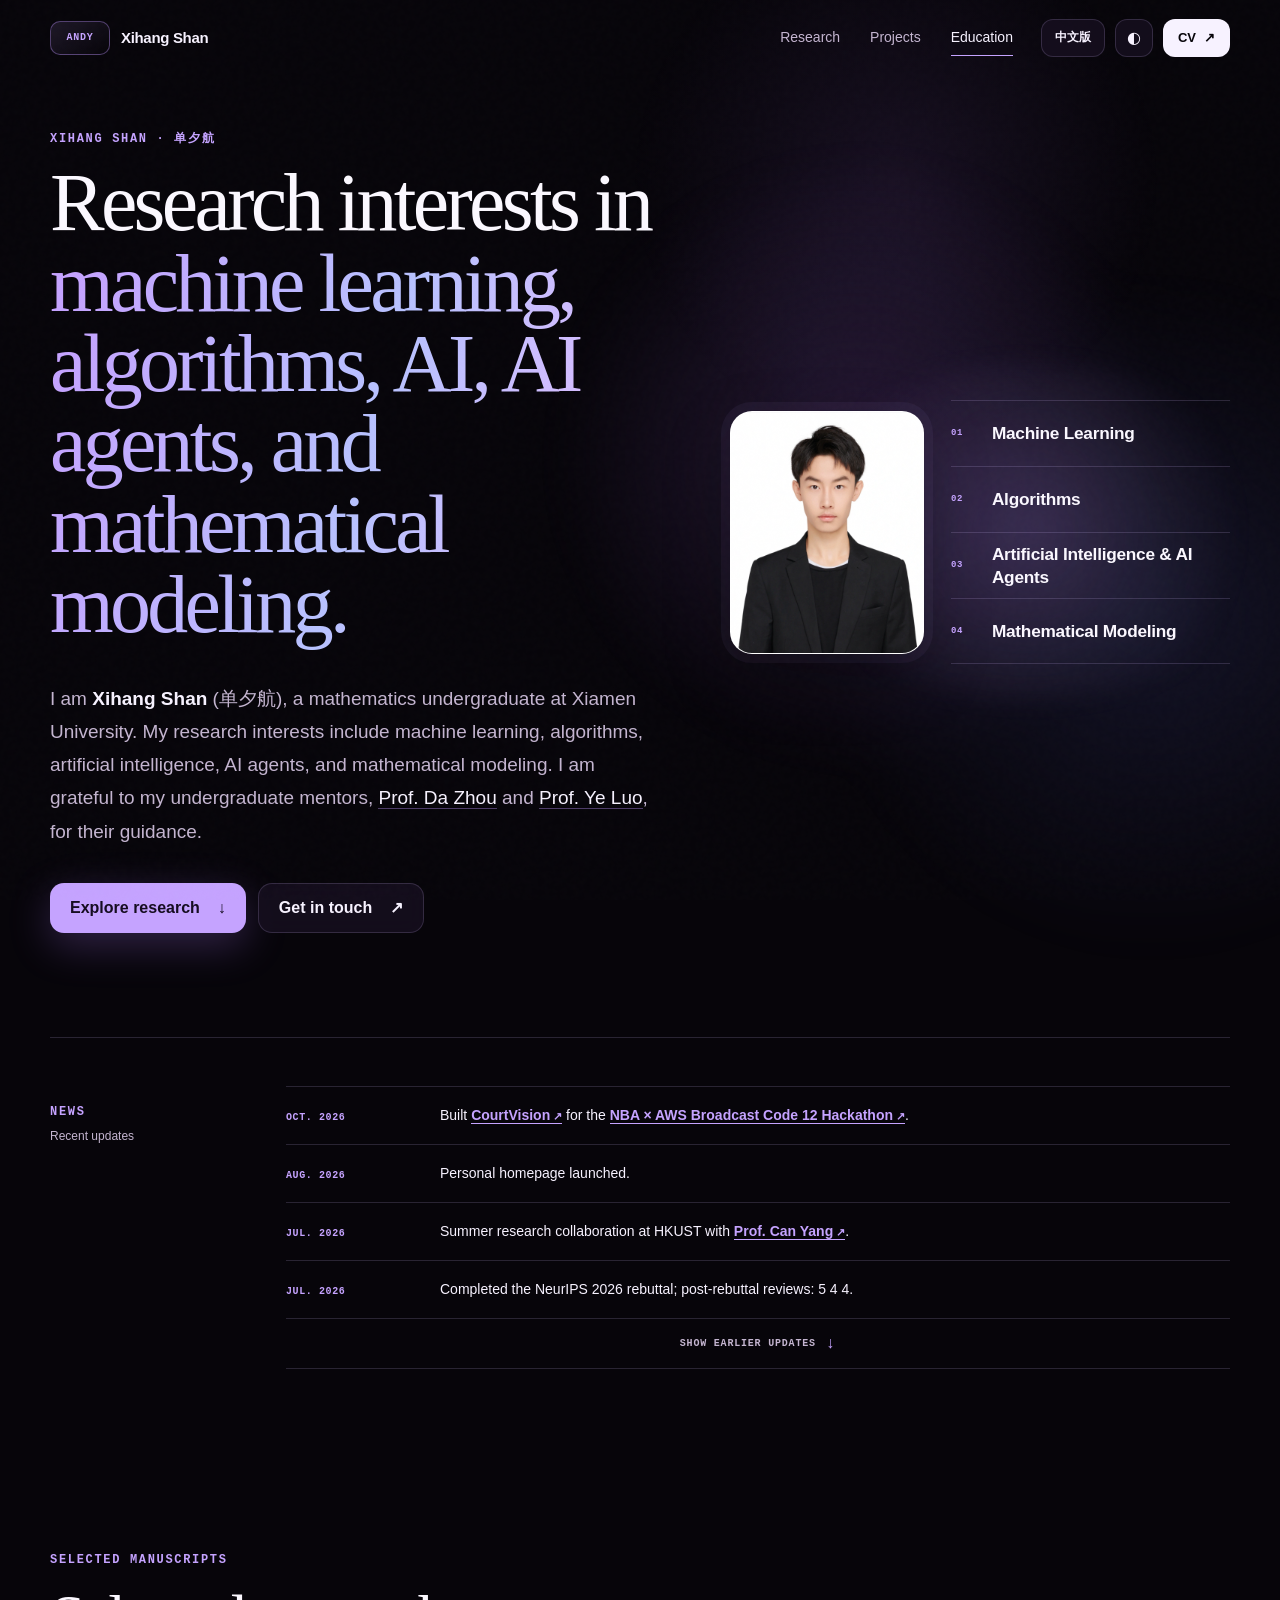
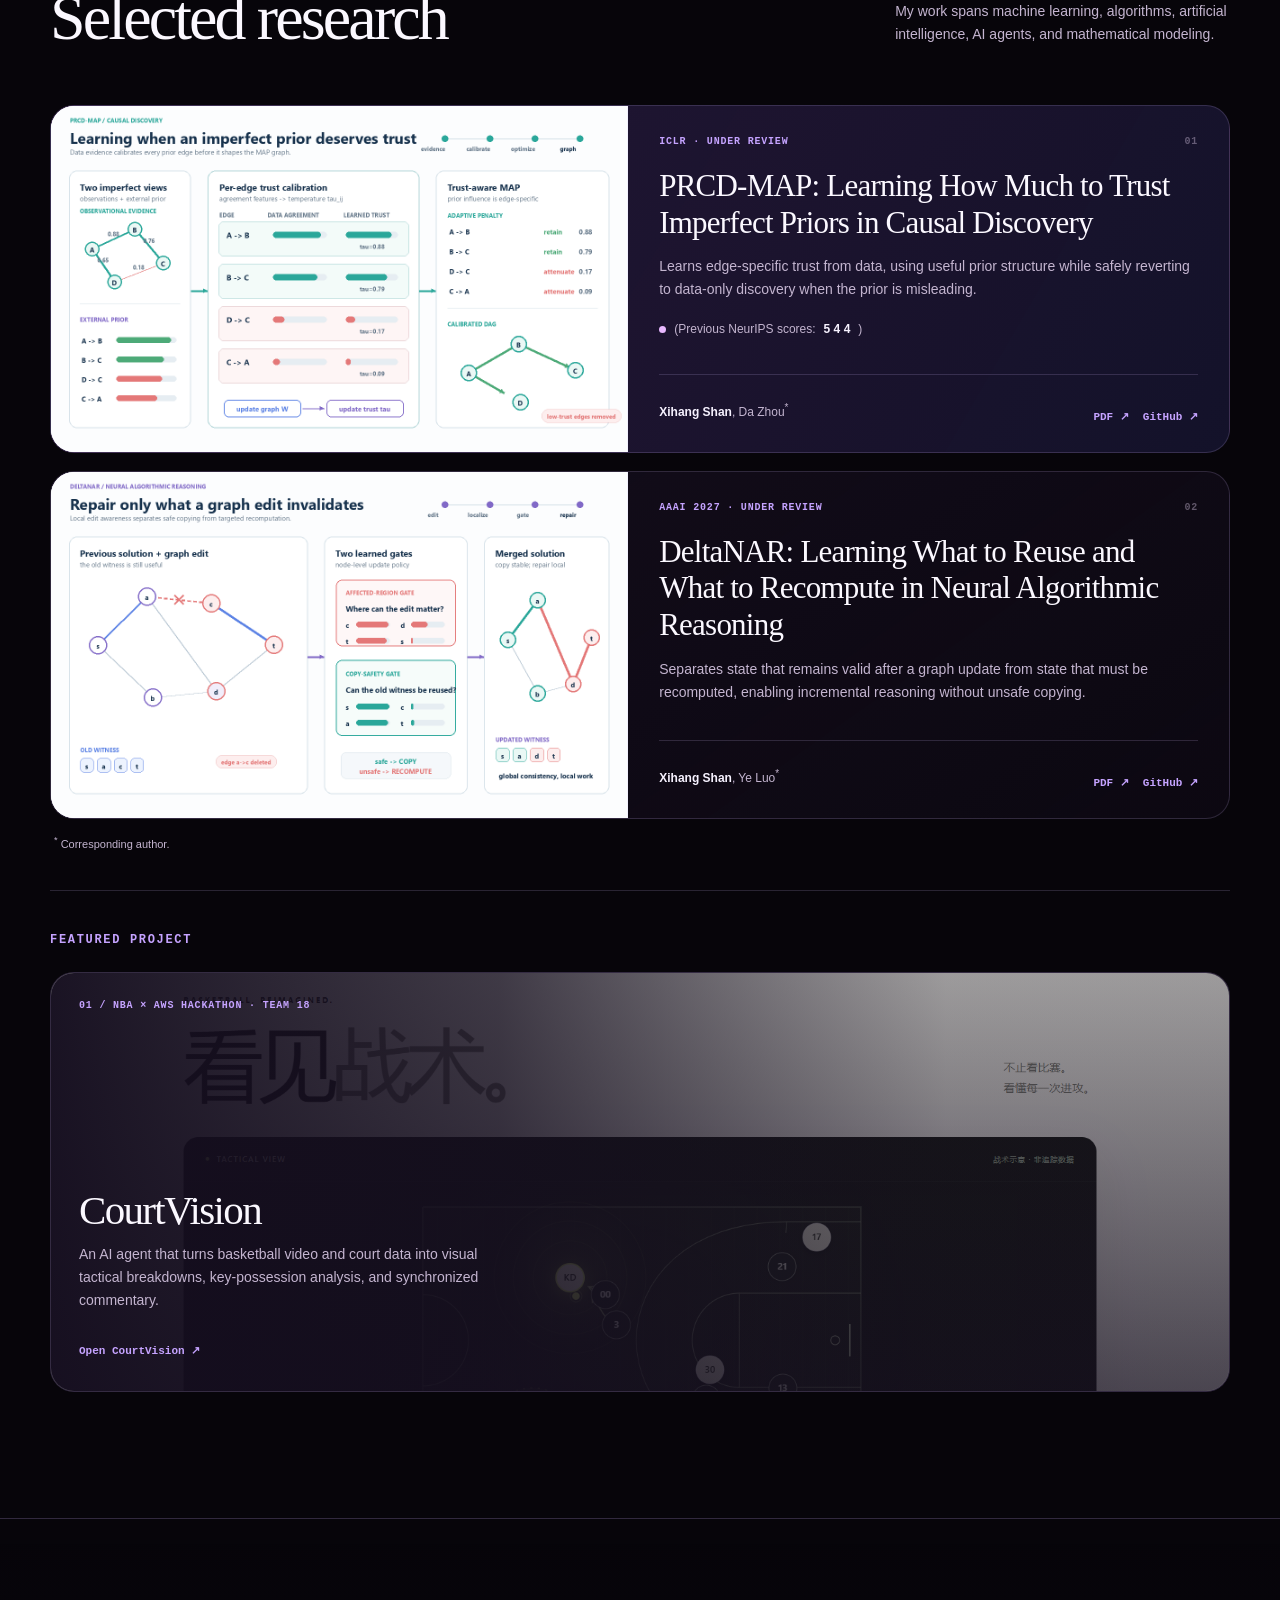
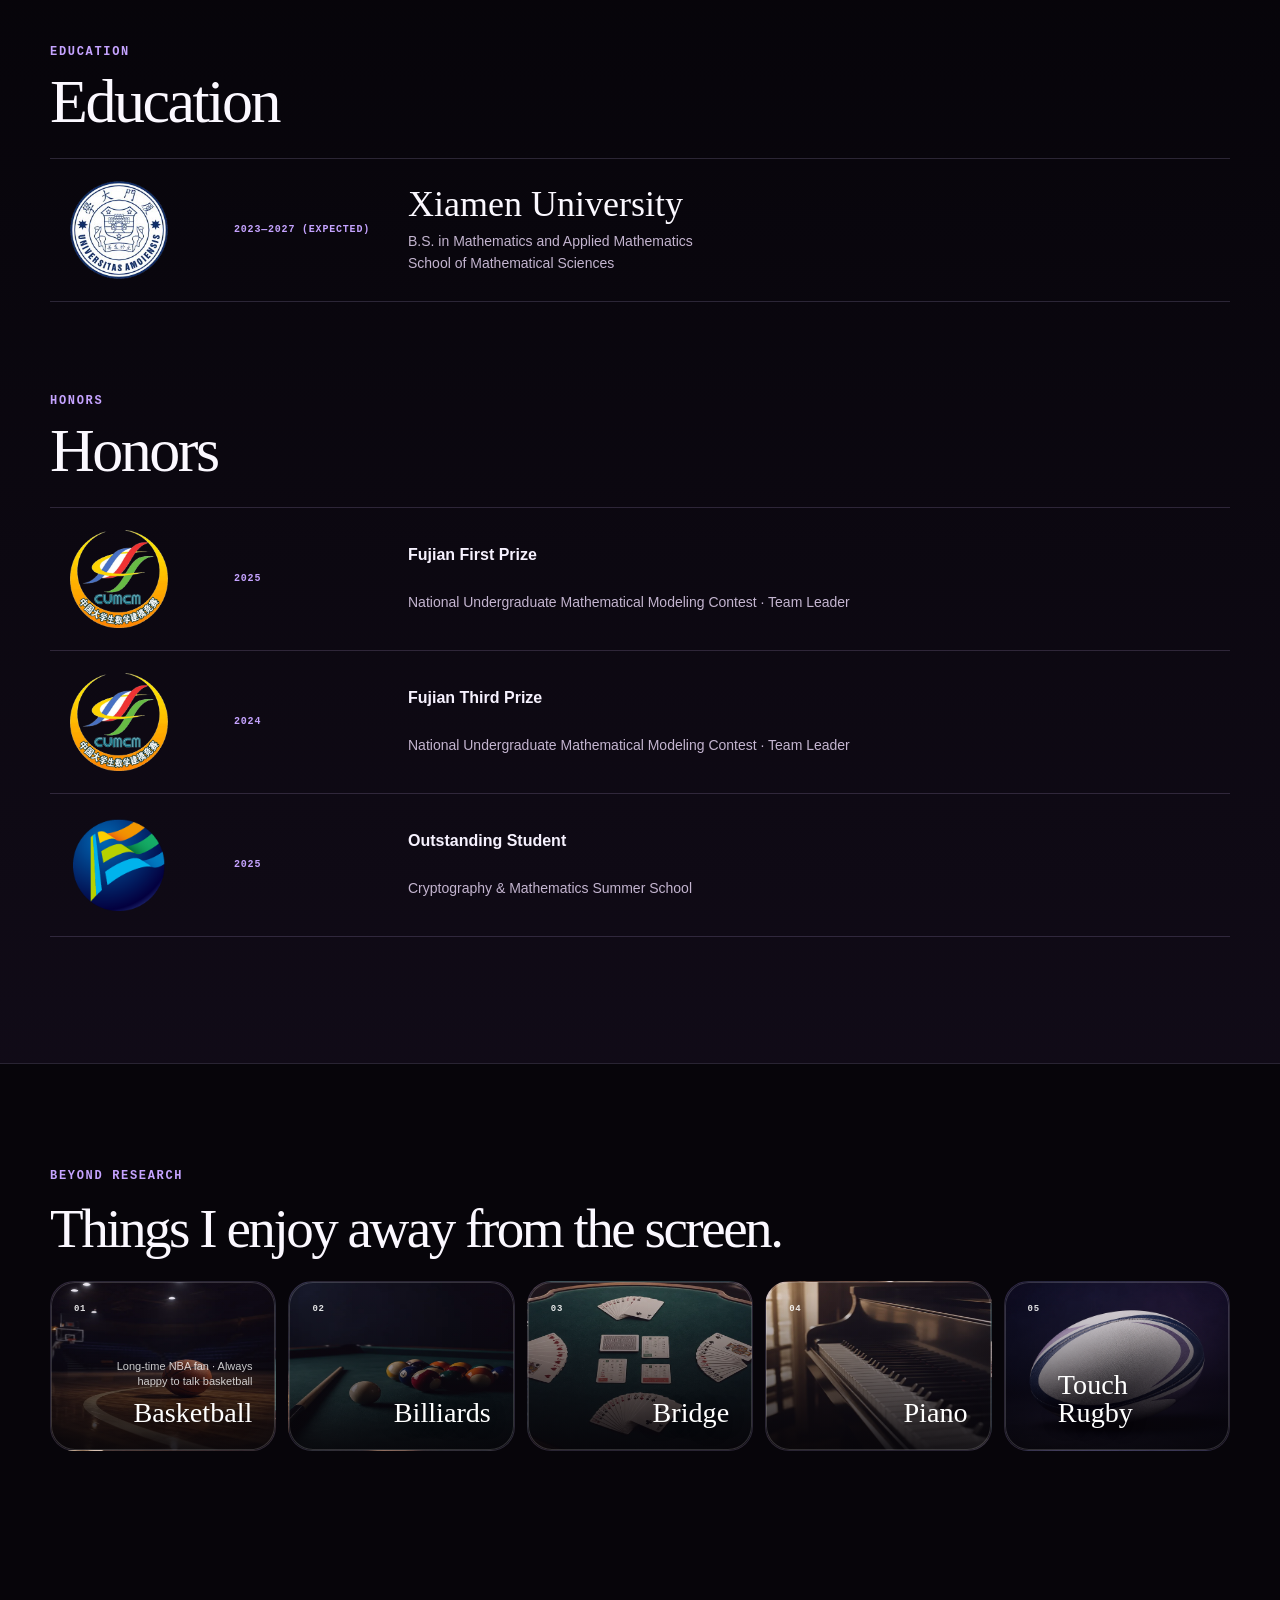
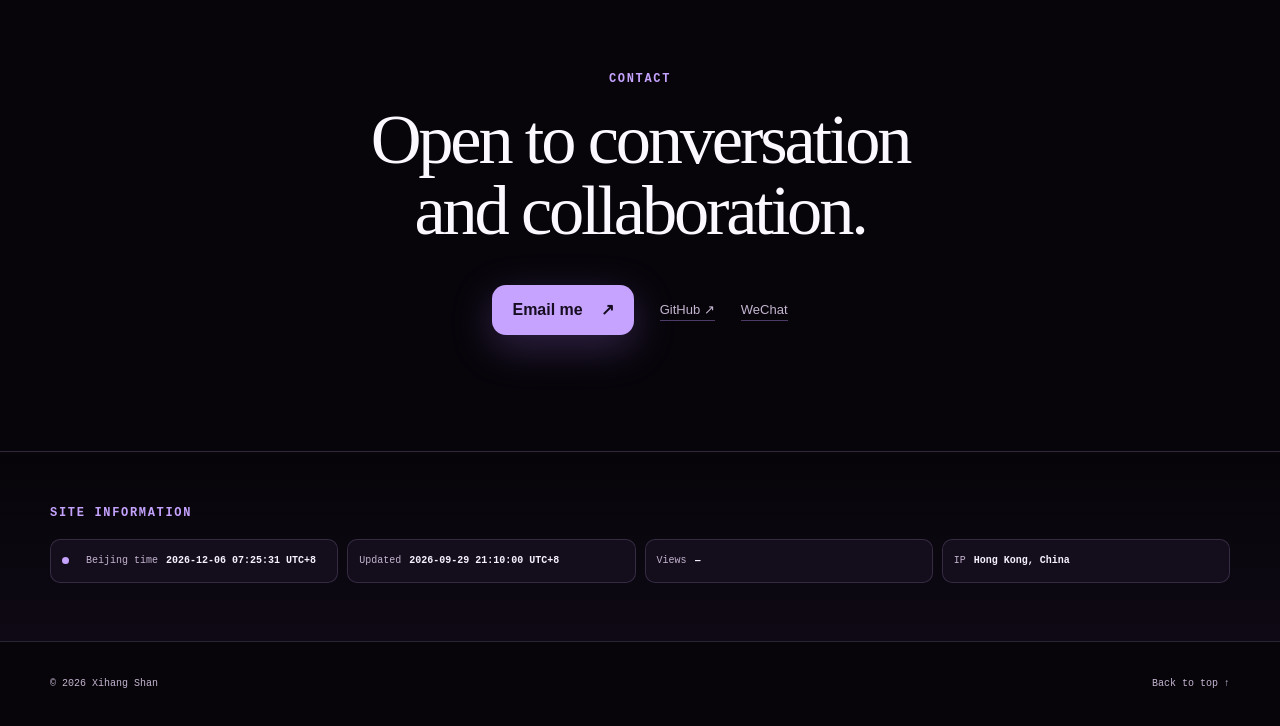
==== commit 7c50f0ab: "Update CourtVision hackathon project" ====
--- a/index.html
+++ b/index.html
@@ -158,6 +158,7 @@
           <p data-i18n="newsIntro">Recent updates</p>
         </div>
         <div class="news-list" id="news-list">
+          <article class="news-row reveal"><time datetime="2026-10">Oct. 2026</time><p data-i18n-html="newsHackathon">Built <a class="mentor-link" href="https://dy6b45yqq73uj.cloudfront.net/" target="_blank" rel="noopener">CourtVision</a> for the <a class="mentor-link" href="https://du5imhgxabl0d.cloudfront.net/portal" target="_blank" rel="noopener">NBA × AWS Broadcast Code 12 Hackathon</a>.</p></article>
           <article class="news-row reveal"><time datetime="2026-08">Aug. 2026</time><p data-i18n="newsOne">Personal homepage launched.</p></article>
           <article class="news-row reveal"><time datetime="2026-07">Jul. 2026</time><p data-i18n-html="newsTwo">Summer research collaboration at HKUST with <a class="mentor-link" href="https://sites.google.com/site/eeyangc/" target="_blank" rel="noopener" aria-label="Prof. Can Yang's homepage">Prof. Can Yang</a>.</p></article>
           <article class="news-row reveal"><time datetime="2026-07">Jul. 2026</time><p data-i18n="newsThree">Completed the NeurIPS 2026 rebuttal; post-rebuttal reviews: 5 4 4.</p></article>
@@ -232,12 +233,12 @@
         </div>
 
         <div class="project-grid">
-          <a class="project-card project-courtvision reveal" href="https://andyshan11.github.io/courtvision/" target="_blank" rel="noopener">
-            <div class="project-art project-art-courtvision" role="img" aria-label="CourtVision basketball training companion interface"></div>
-            <div class="project-number" data-i18n="courtVisionType">01 / Basketball training</div>
+          <a class="project-card project-courtvision reveal" href="https://dy6b45yqq73uj.cloudfront.net/" target="_blank" rel="noopener">
+            <div class="project-art project-art-courtvision" role="img" aria-label="CourtVision AI basketball tactical analysis interface"></div>
+            <div class="project-number" data-i18n="courtVisionType">01 / NBA × AWS Hackathon · Team 18</div>
             <div class="project-body">
               <h3>CourtVision</h3>
-              <p data-i18n="courtVisionDesc">A local-first basketball training companion for reviewing and comparing motion videos, planning practice, and tracking progress.</p>
+              <p data-i18n="courtVisionDesc">An AI agent that turns basketball video and court data into visual tactical breakdowns, key-possession analysis, and synchronized commentary.</p>
               <span data-i18n="openCourtVision">Open CourtVision ↗</span>
             </div>
           </a>
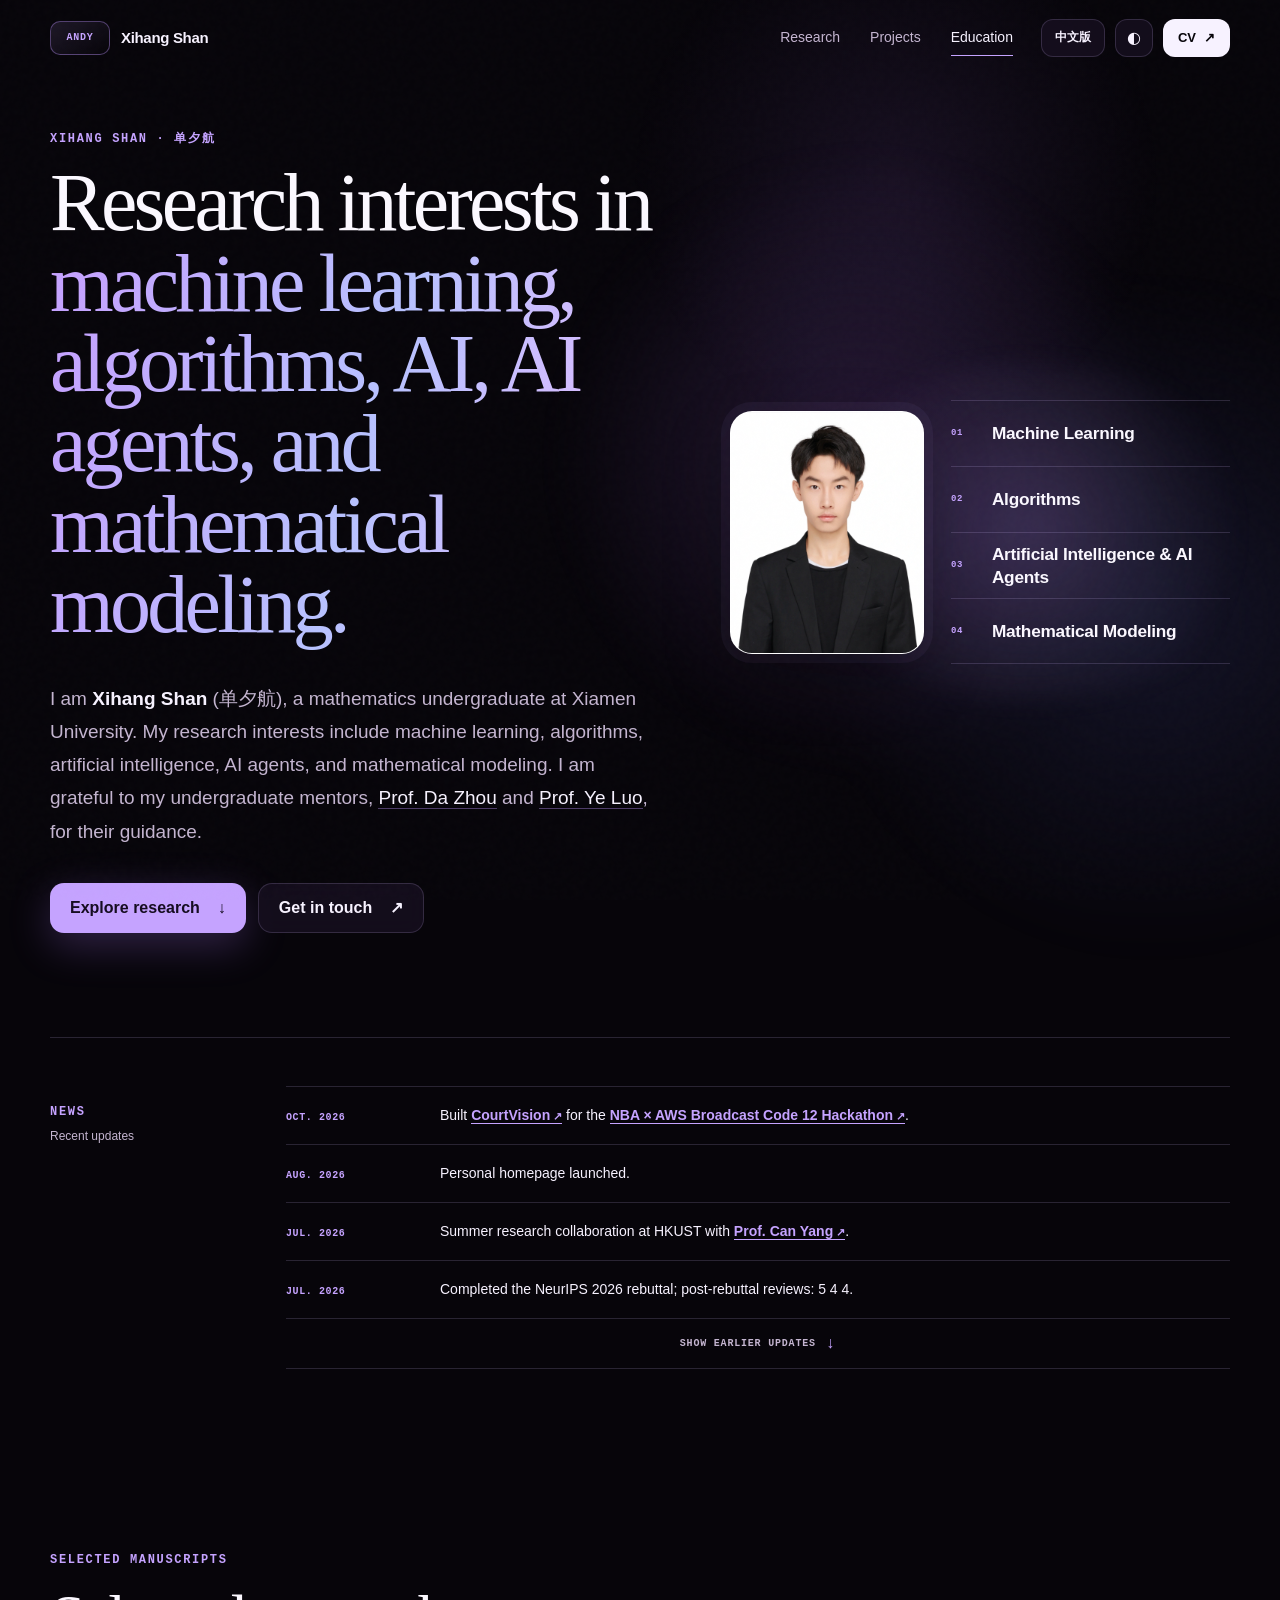
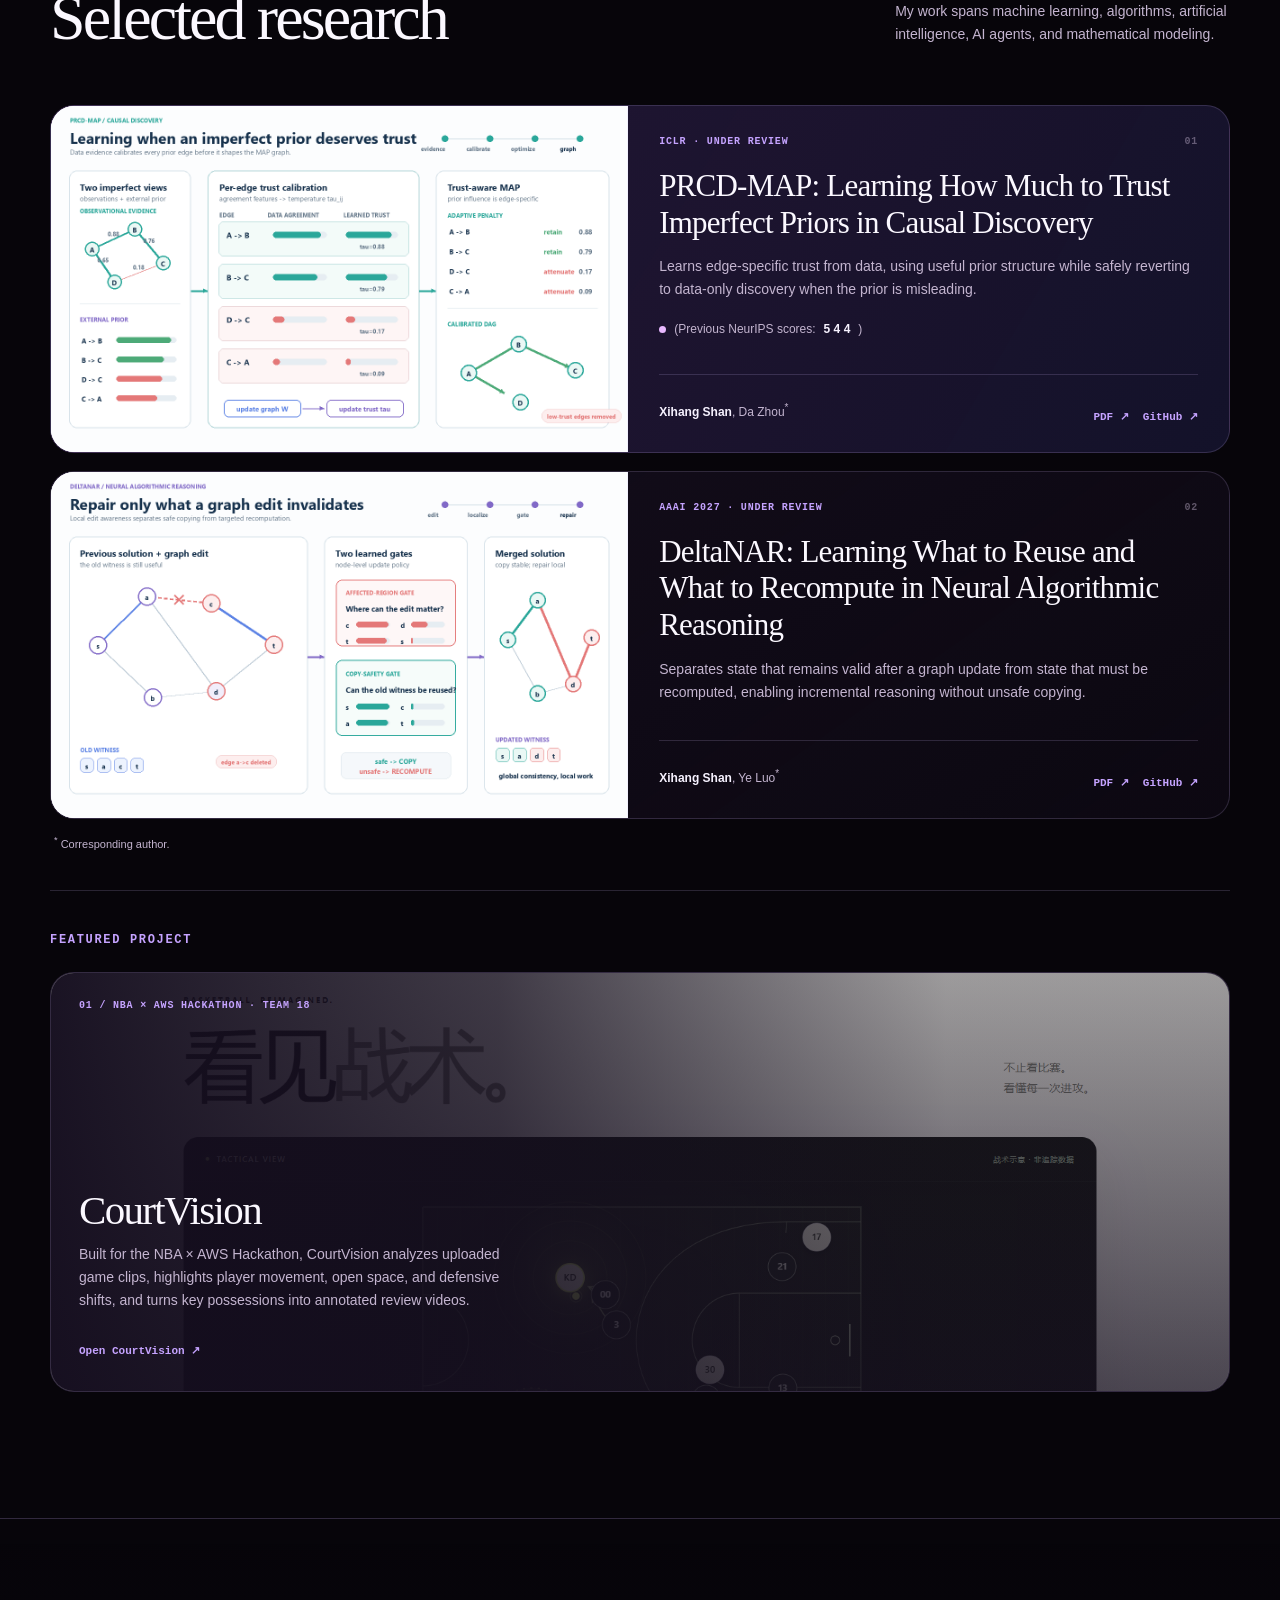
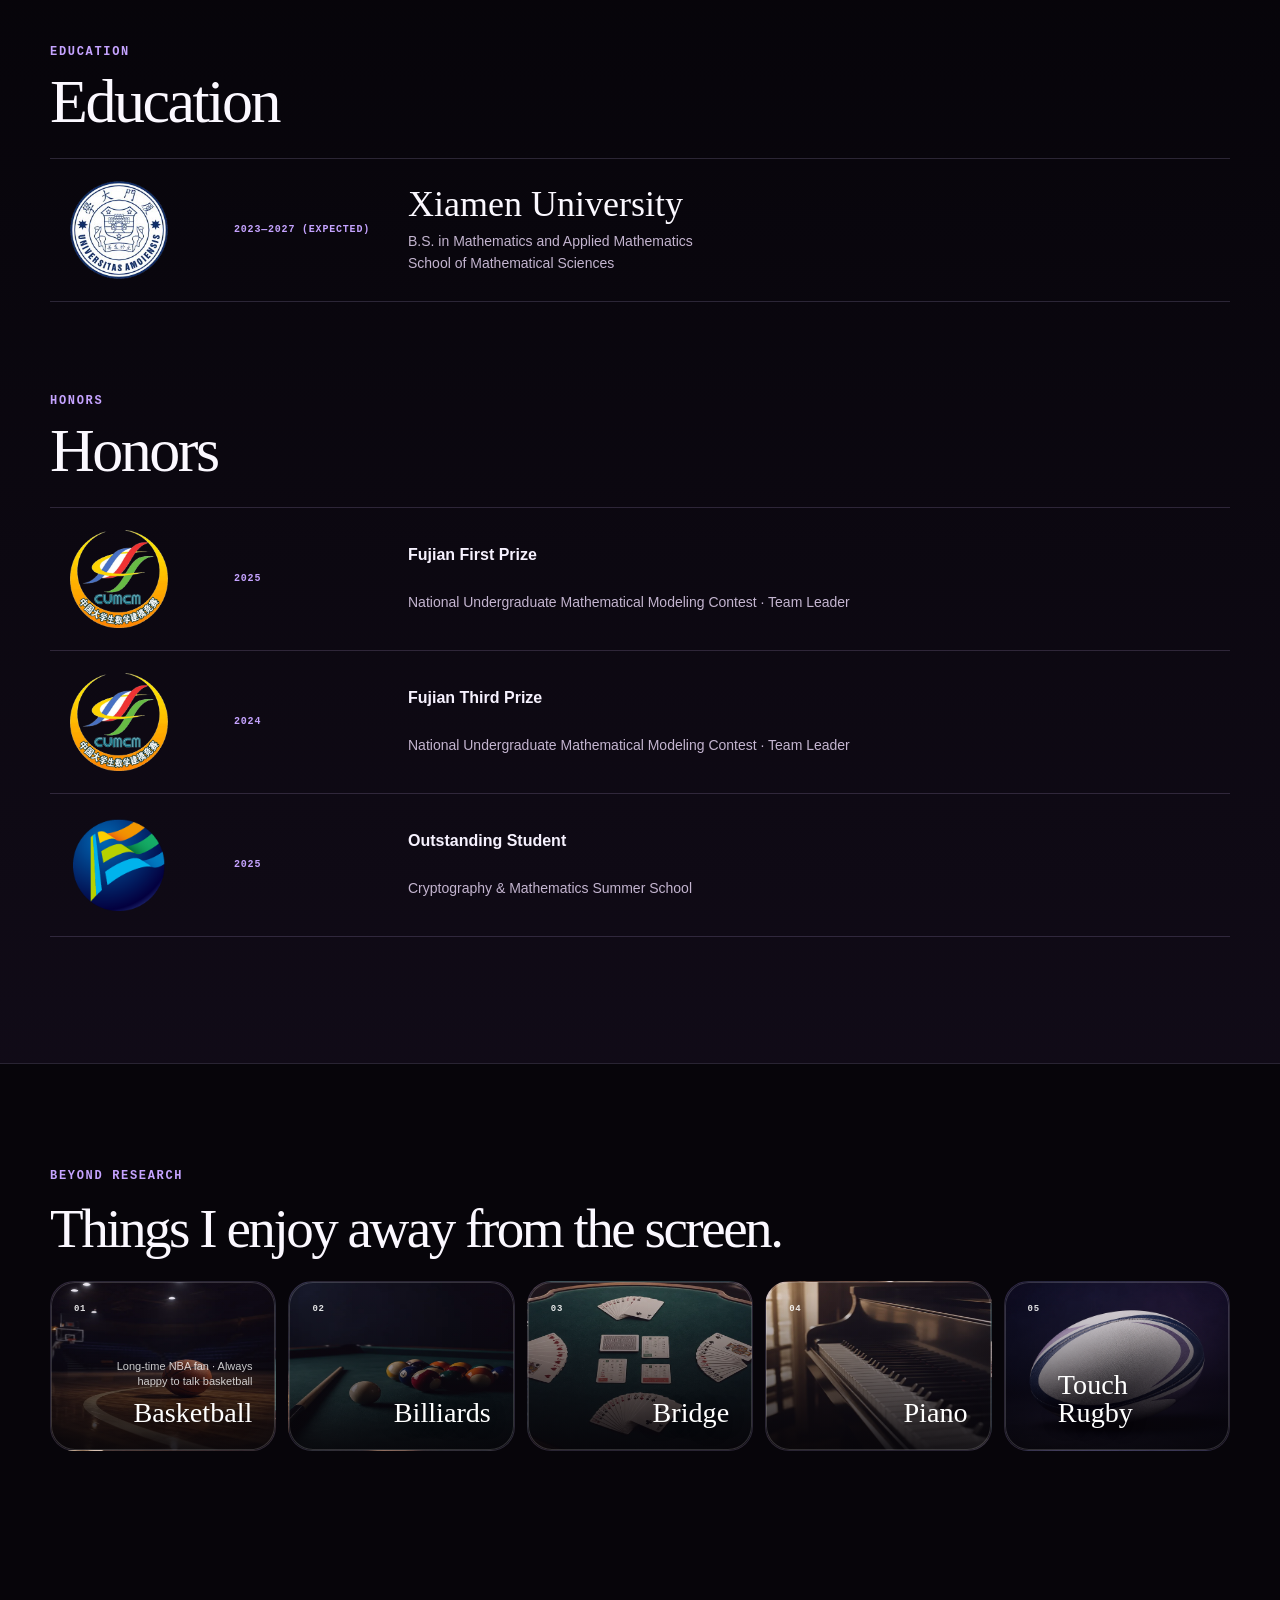
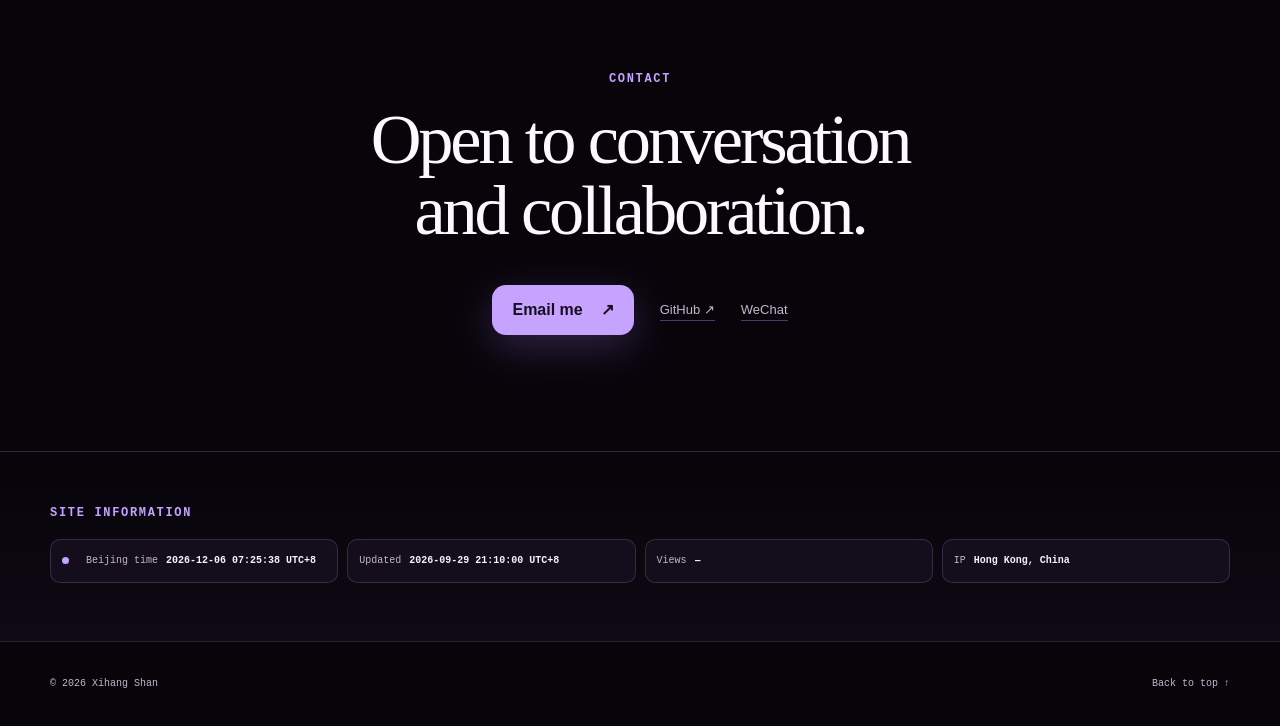
==== commit 6bc96d9d: "Correct CourtVision project description" ====
--- a/index.html
+++ b/index.html
@@ -238,7 +238,7 @@
             <div class="project-number" data-i18n="courtVisionType">01 / NBA × AWS Hackathon · Team 18</div>
             <div class="project-body">
               <h3>CourtVision</h3>
-              <p data-i18n="courtVisionDesc">An AI agent that turns basketball video and court data into visual tactical breakdowns, key-possession analysis, and synchronized commentary.</p>
+              <p data-i18n="courtVisionDesc">Built for the NBA × AWS Hackathon, CourtVision analyzes uploaded game clips, highlights player movement, open space, and defensive shifts, and turns key possessions into annotated review videos.</p>
               <span data-i18n="openCourtVision">Open CourtVision ↗</span>
             </div>
           </a>
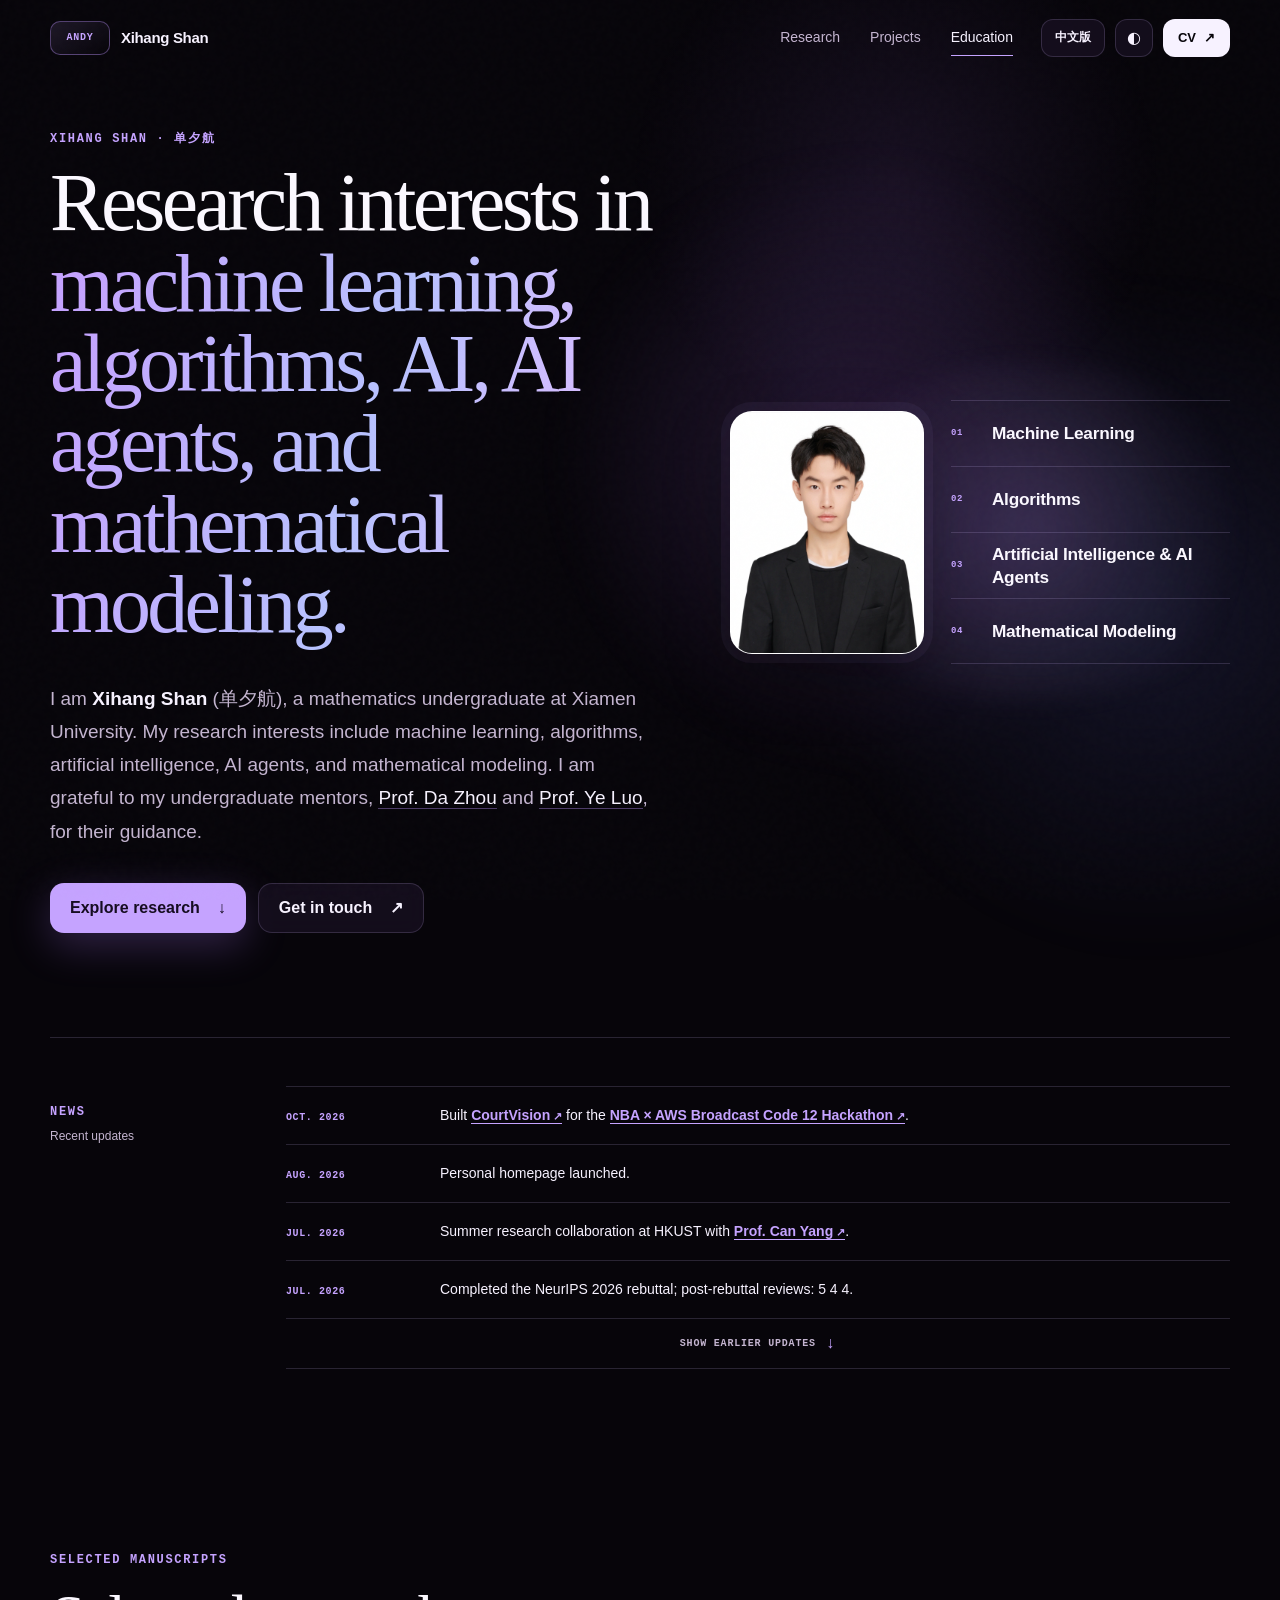
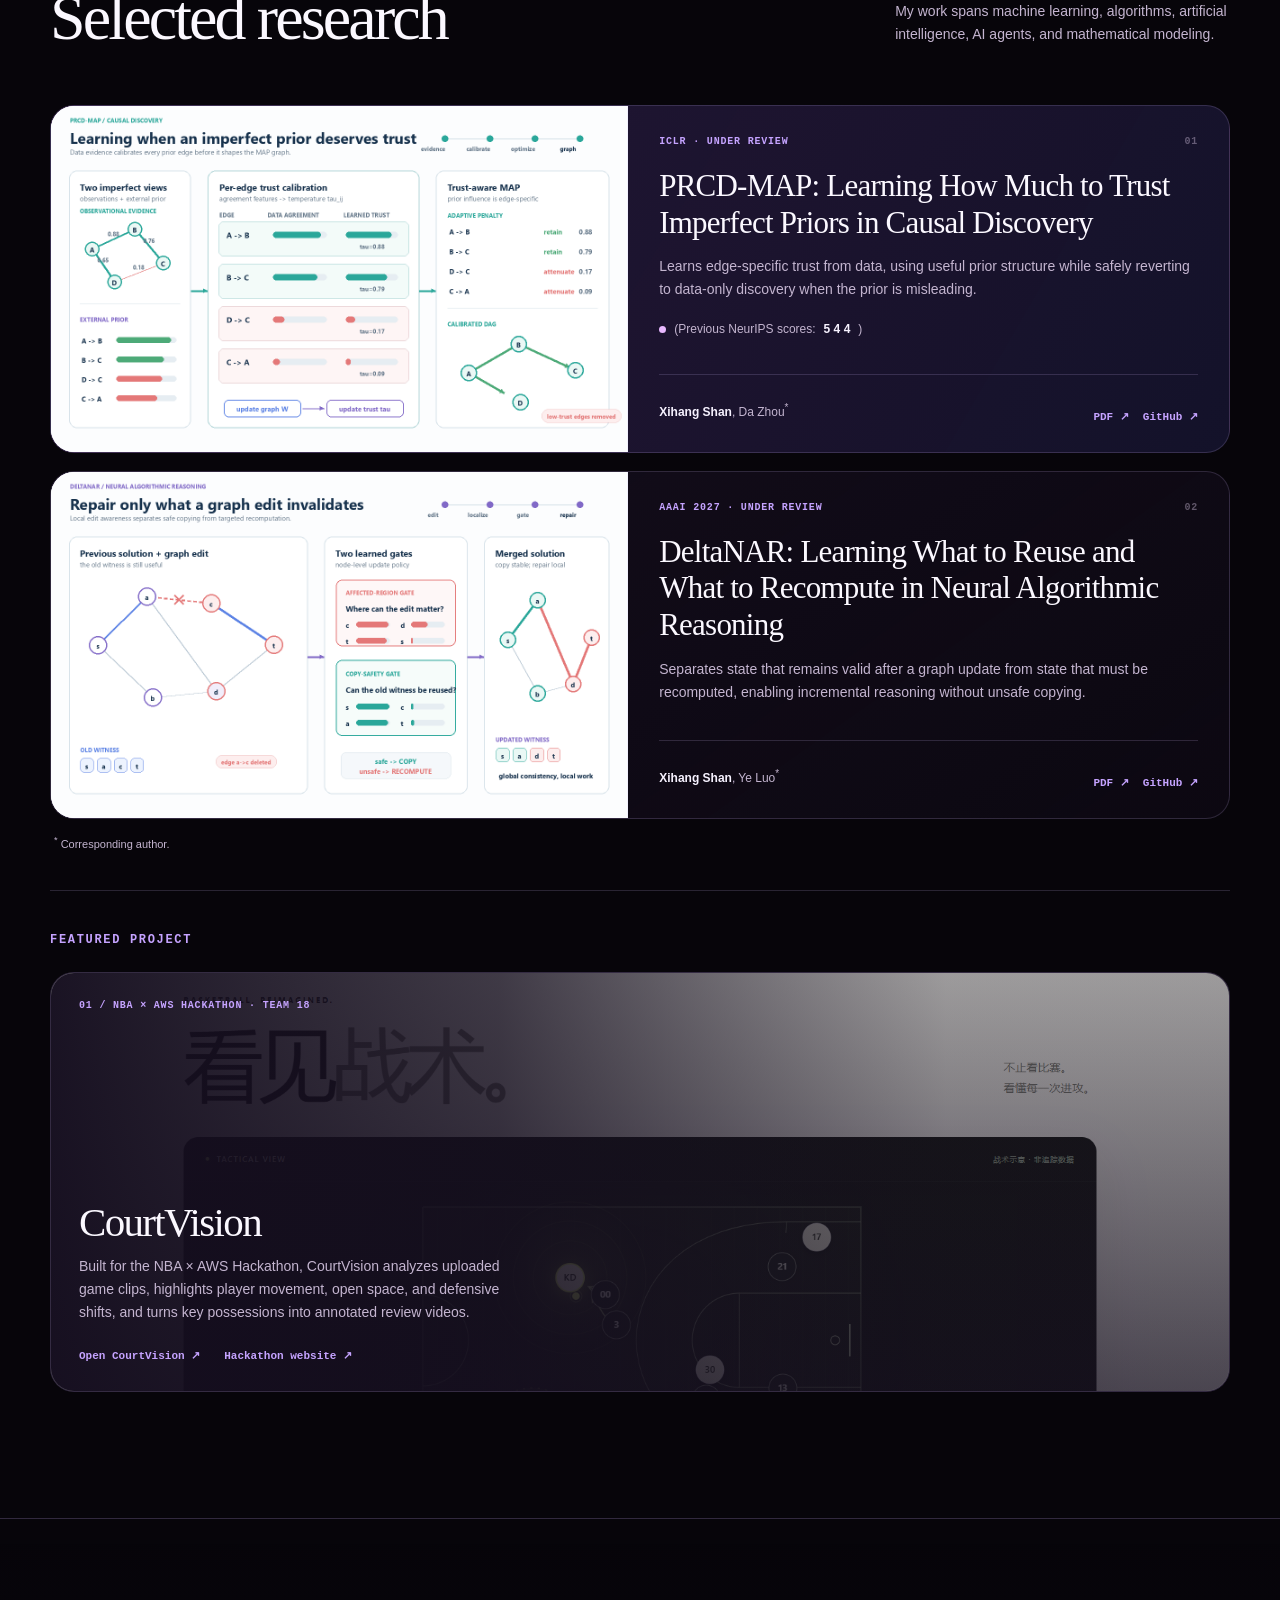
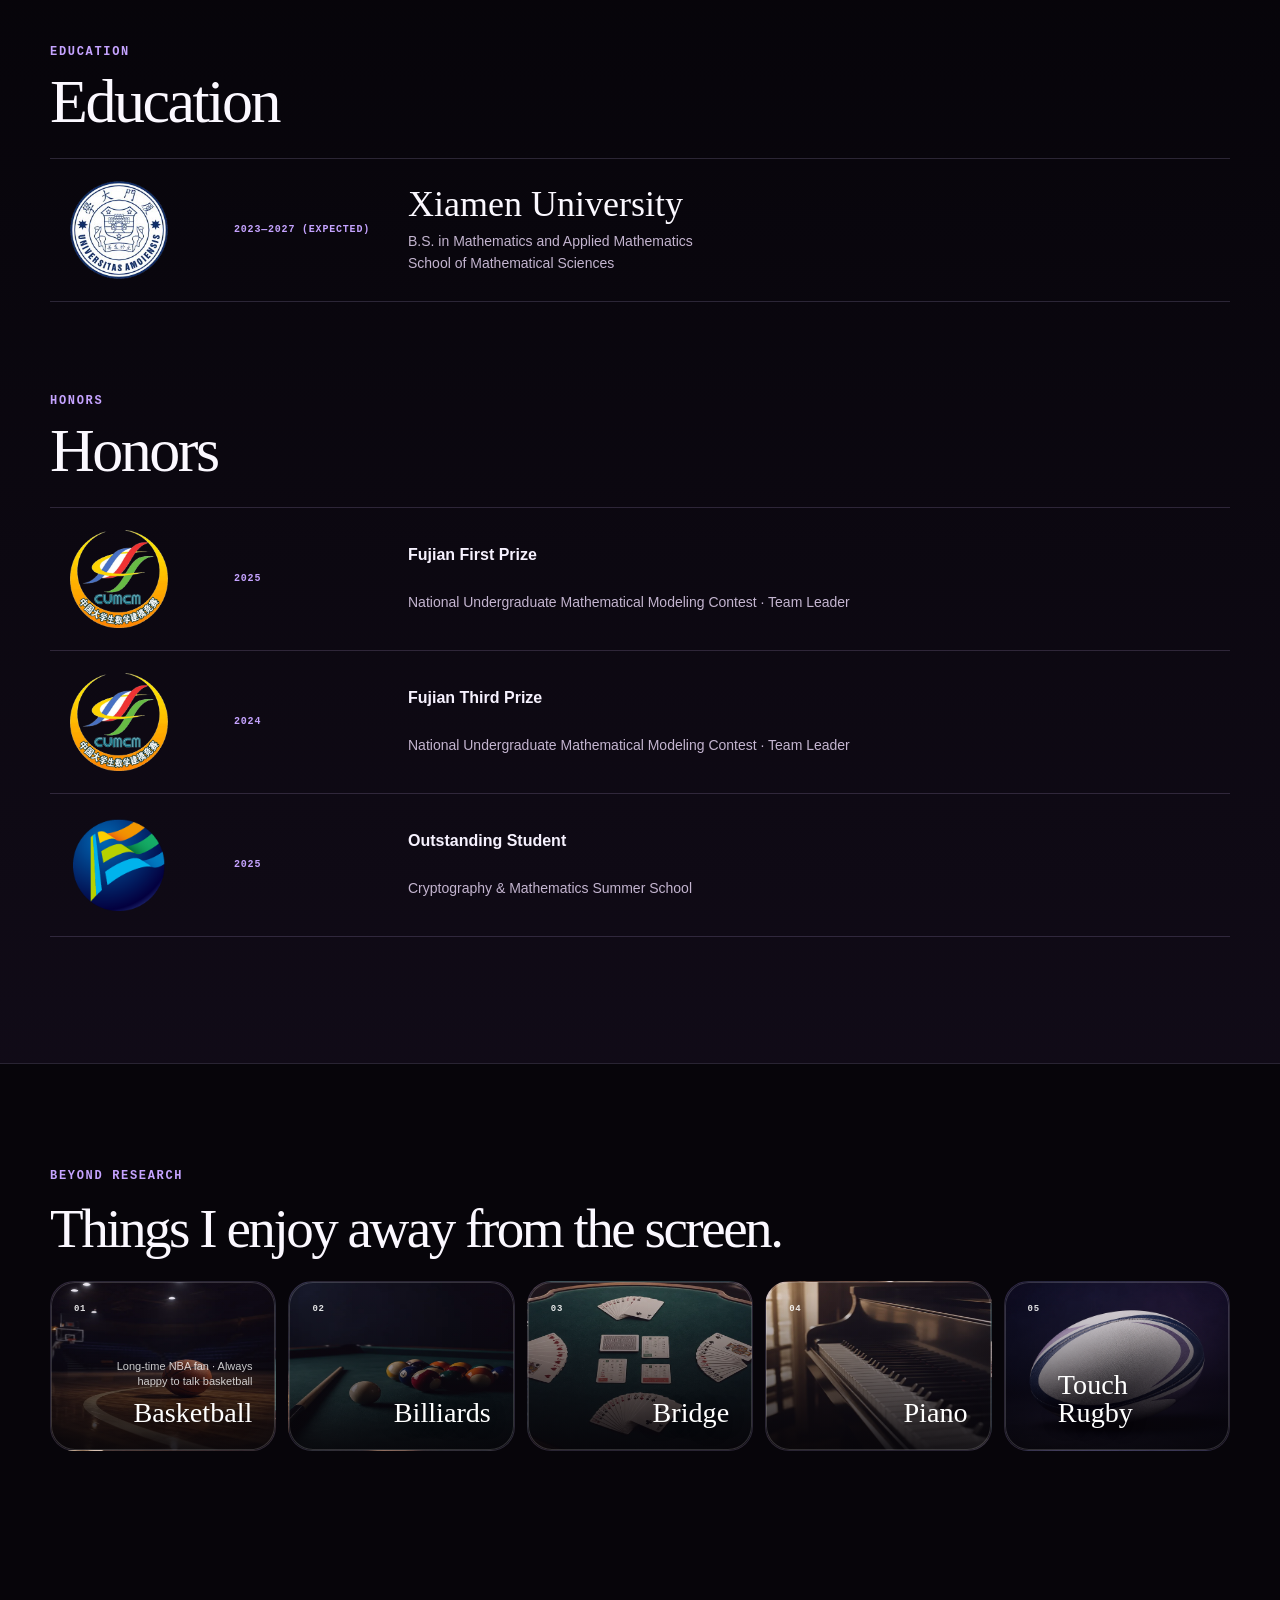
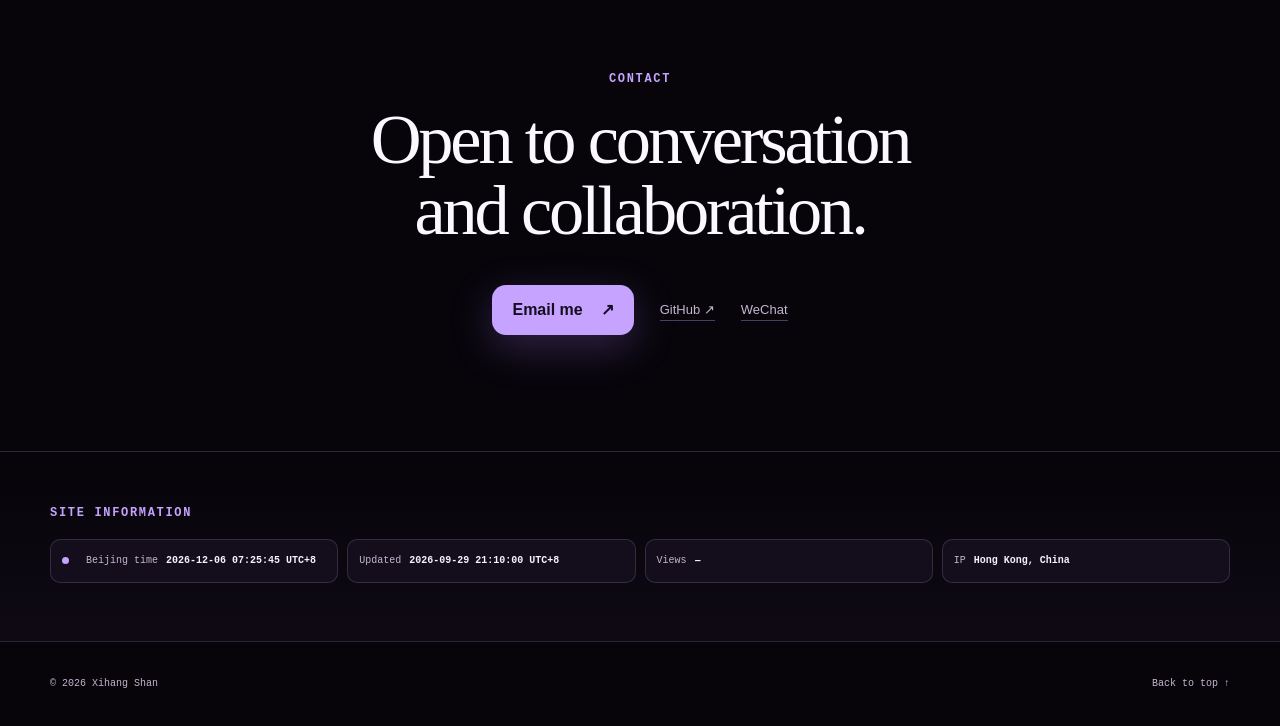
==== commit b7045db4: "Add hackathon website link" ====
--- a/index.html
+++ b/index.html
@@ -233,15 +233,18 @@
         </div>
 
         <div class="project-grid">
-          <a class="project-card project-courtvision reveal" href="https://dy6b45yqq73uj.cloudfront.net/" target="_blank" rel="noopener">
+          <article class="project-card project-courtvision reveal">
             <div class="project-art project-art-courtvision" role="img" aria-label="CourtVision AI basketball tactical analysis interface"></div>
             <div class="project-number" data-i18n="courtVisionType">01 / NBA × AWS Hackathon · Team 18</div>
             <div class="project-body">
               <h3>CourtVision</h3>
               <p data-i18n="courtVisionDesc">Built for the NBA × AWS Hackathon, CourtVision analyzes uploaded game clips, highlights player movement, open space, and defensive shifts, and turns key possessions into annotated review videos.</p>
-              <span data-i18n="openCourtVision">Open CourtVision ↗</span>
-            </div>
-          </a>
+              <div class="project-links">
+                <a href="https://dy6b45yqq73uj.cloudfront.net/" target="_blank" rel="noopener" data-i18n="openCourtVision">Open CourtVision ↗</a>
+                <a href="https://builderx.csdn.net/bcast-code" target="_blank" rel="noopener" data-i18n="openHackathon">Hackathon website ↗</a>
+              </div>
+            </div>
+          </article>
         </div>
       </section>
 
--- a/styles.css
+++ b/styles.css
@@ -218,6 +218,9 @@
 .project-body h3 { margin: 0 0 12px; color: var(--heading); font: 500 clamp(29px, 3.2vw, 43px)/1 Georgia, serif; letter-spacing: -.04em; }
 .project-body p { margin: 0 0 24px; color: var(--text-soft); font-size: 14px; }
 .project-body span { color: var(--accent); font: 700 11px/1 ui-monospace, monospace; }
+.project-links { display: flex; flex-wrap: wrap; gap: 14px 24px; }
+.project-links a { color: var(--accent); font: 700 11px/1.3 ui-monospace, monospace; text-decoration: none; }
+.project-links a:hover { color: var(--heading); }
 .project-locsource { background: radial-gradient(circle at 70% 25%, rgba(192,151,255,.22), transparent 35%), linear-gradient(145deg, var(--surface), rgba(49,31,66,.52)); }
 .project-boolean { background: radial-gradient(circle at 72% 20%, rgba(137,151,246,.20), transparent 35%), linear-gradient(145deg, var(--surface), rgba(31,29,68,.58)); }
 .project-memory { background: radial-gradient(circle at 72% 20%, rgba(225,164,238,.18), transparent 35%), linear-gradient(145deg, var(--surface), rgba(57,34,62,.56)); }
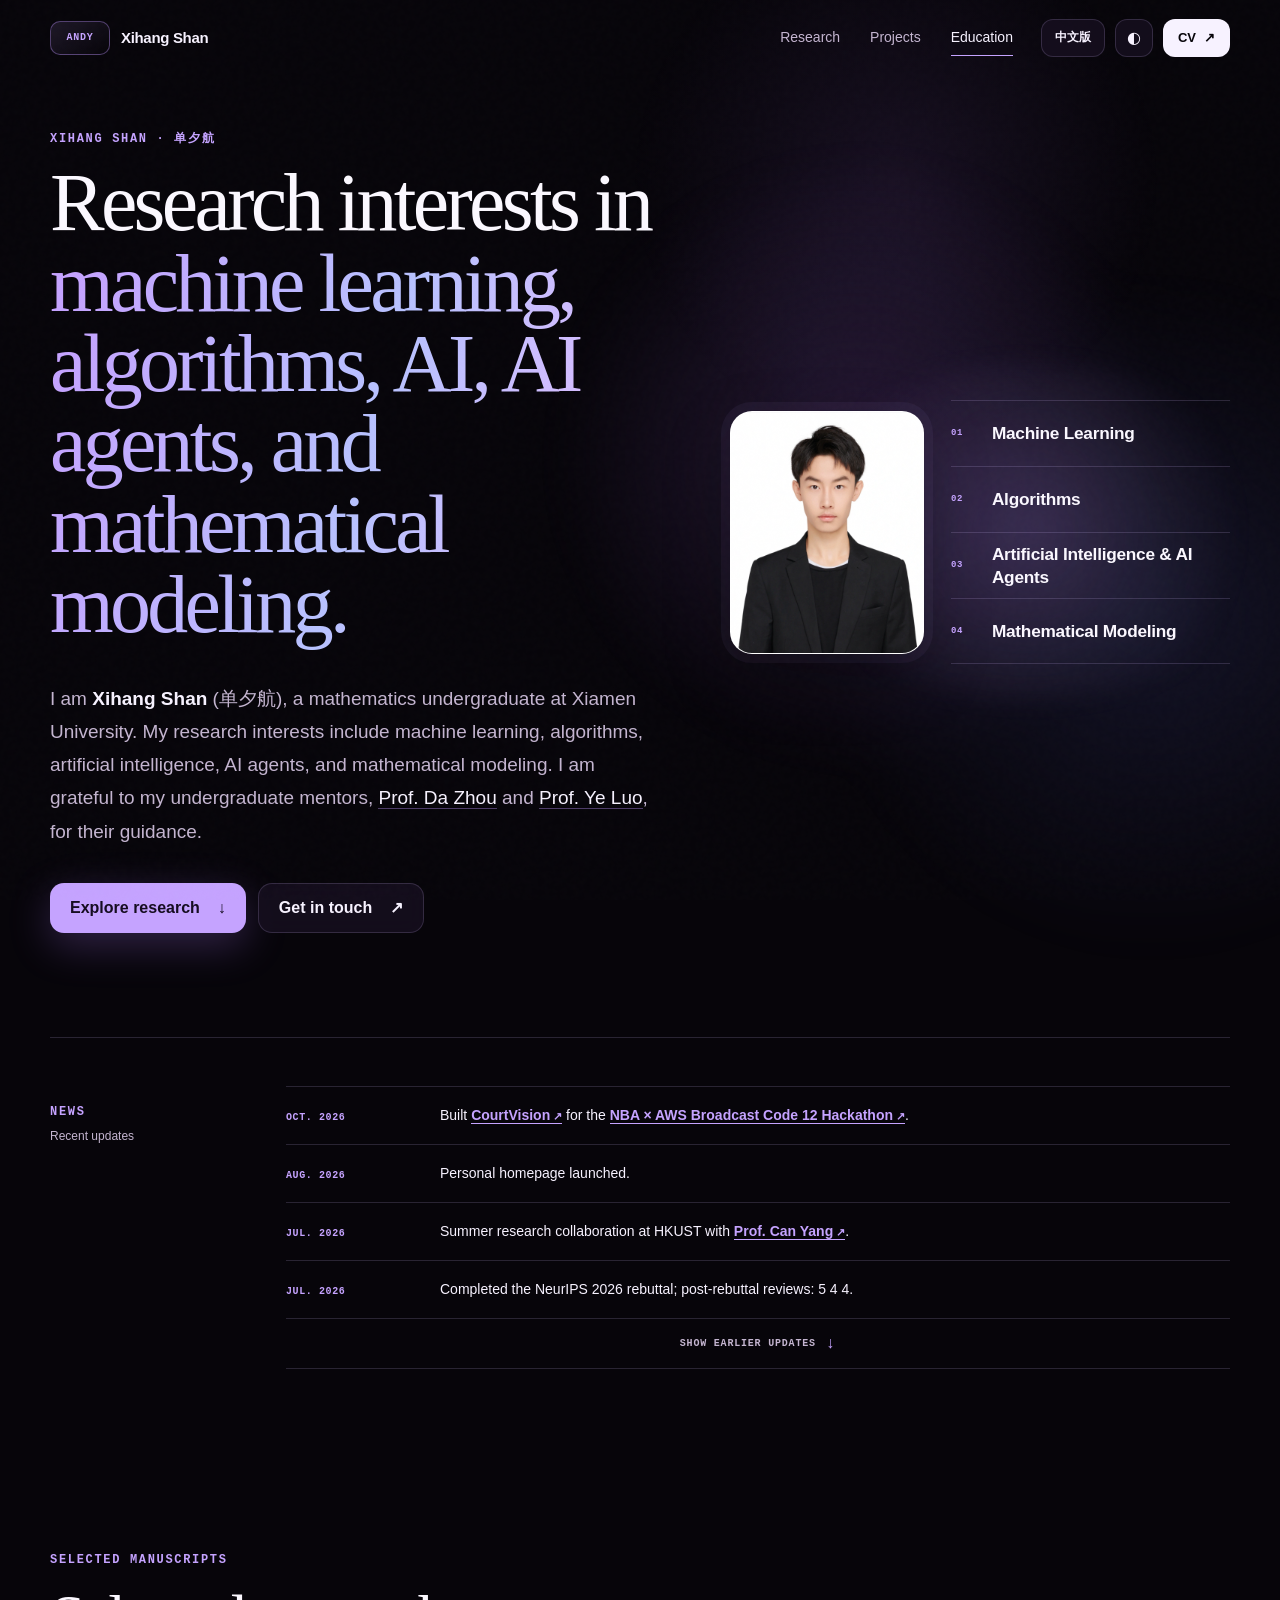
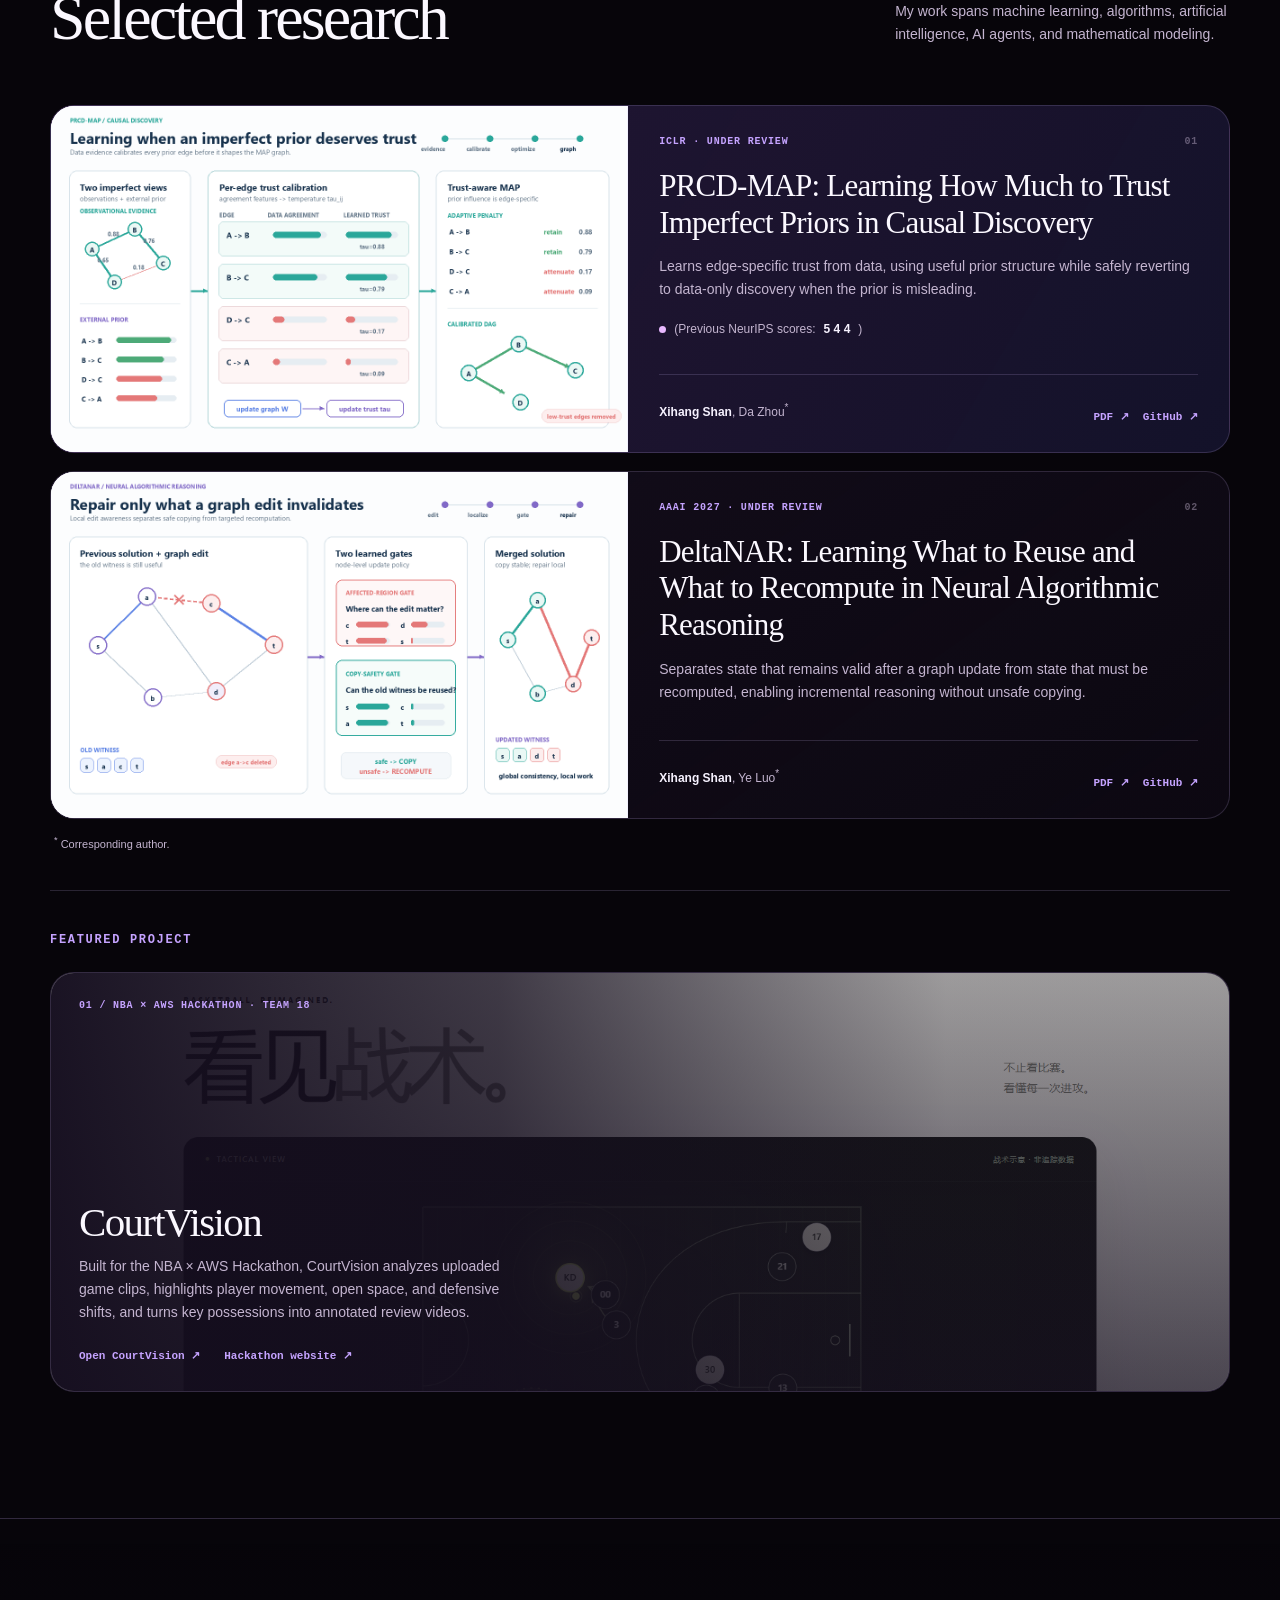
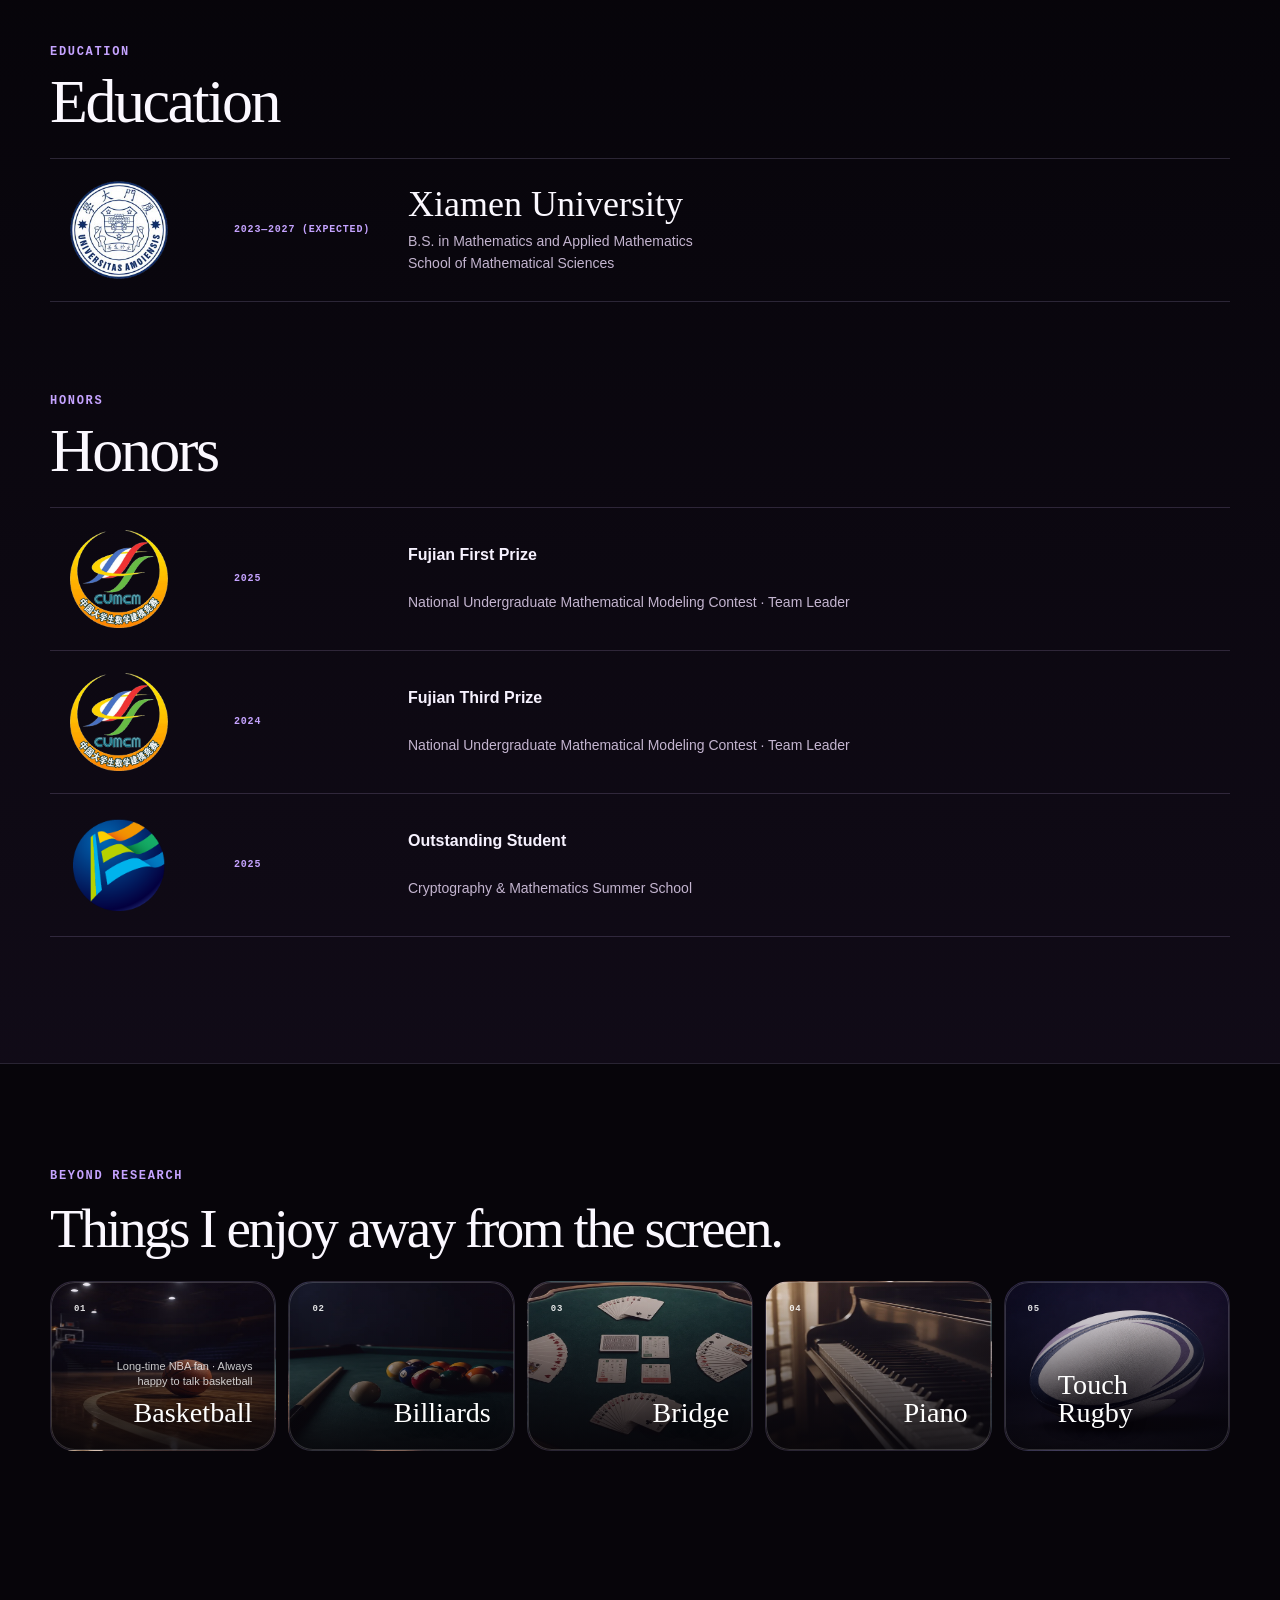
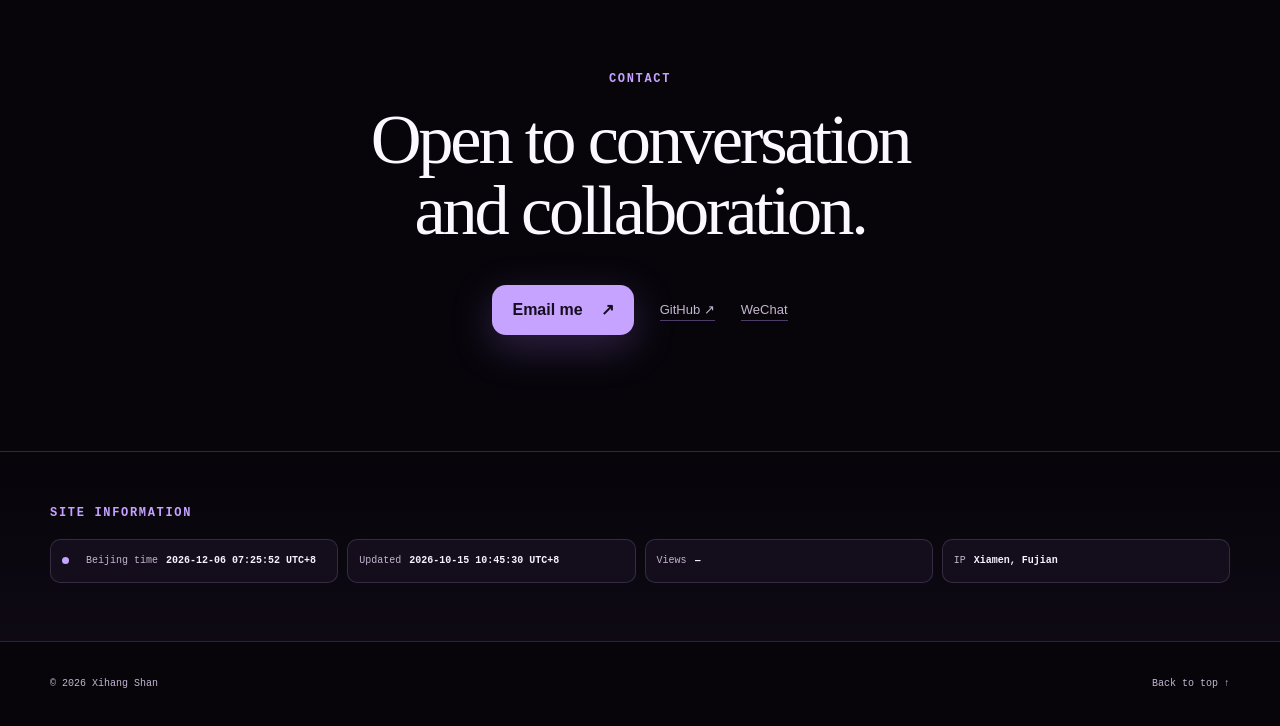
==== commit 47c1b296: "Update paper PDFs CV links and location" ====
--- a/index.html
+++ b/index.html
@@ -183,7 +183,7 @@
 
         <div class="publication-grid">
           <article class="pub-card featured reveal" data-topic="causal">
-            <a class="pub-visual publication-figure" href="https://arxiv.org/pdf/2605.01669.pdf" target="_blank" rel="noopener" aria-label="Open the PRCD-MAP paper PDF">
+            <a class="pub-visual publication-figure" href="assets/papers/prcd-map-iclr.pdf" target="_blank" rel="noopener" aria-label="Open the PRCD-MAP paper PDF">
               <video class="publication-animation" muted playsinline preload="metadata" poster="assets/papers/prcd-map.png" aria-hidden="true">
                 <source src="assets/papers/animations/prcd-map.mp4?v=20260811-sync2" type="video/mp4" />
                 <img src="assets/papers/prcd-map.png" alt="" />
@@ -197,13 +197,13 @@
               <div class="review-note" data-i18n-html="reviewNote"><span></span>(Previous NeurIPS scores: <strong>5 4 4</strong>)</div>
               <div class="pub-footer">
                 <span><b>Xihang Shan</b>, Da Zhou<sup>*</sup></span>
-                <span class="pub-links"><a href="https://arxiv.org/pdf/2605.01669.pdf" target="_blank" rel="noopener">PDF ↗</a><a href="https://github.com/AndyShan11/PRCD-MAP" target="_blank" rel="noopener">GitHub ↗</a></span>
+                <span class="pub-links"><a href="assets/papers/prcd-map-iclr.pdf" target="_blank" rel="noopener">PDF ↗</a><a href="https://github.com/AndyShan11/PRCD-MAP" target="_blank" rel="noopener">GitHub ↗</a></span>
               </div>
             </div>
           </article>
 
           <article class="pub-card reveal" data-topic="graphs">
-            <a class="pub-visual publication-figure" href="https://andyshan11.github.io/Delta-NAR/paper.pdf" target="_blank" rel="noopener" aria-label="Open the DeltaNAR paper PDF">
+            <a class="pub-visual publication-figure" href="assets/papers/deltanar-aistats2027.pdf" target="_blank" rel="noopener" aria-label="Open the DeltaNAR paper PDF">
               <video class="publication-animation" muted playsinline preload="metadata" poster="assets/papers/deltanar.png" aria-hidden="true">
                 <source src="assets/papers/animations/deltanar.mp4?v=20260811-sync2" type="video/mp4" />
                 <img src="assets/papers/deltanar.png" alt="" />
@@ -216,7 +216,7 @@
               <p data-i18n="deltaDesc">Separates state that remains valid after a graph update from state that must be recomputed, enabling incremental reasoning without unsafe copying.</p>
               <div class="pub-footer">
                 <span><b>Xihang Shan</b>, Ye Luo<sup>*</sup></span>
-                <span class="pub-links"><a href="https://andyshan11.github.io/Delta-NAR/paper.pdf" target="_blank" rel="noopener">PDF ↗</a><a href="https://github.com/AndyShan11/Delta-NAR" target="_blank" rel="noopener">GitHub ↗</a></span>
+                <span class="pub-links"><a href="assets/papers/deltanar-aistats2027.pdf" target="_blank" rel="noopener">PDF ↗</a><a href="https://github.com/AndyShan11/Delta-NAR" target="_blank" rel="noopener">GitHub ↗</a></span>
               </div>
             </div>
           </article>
@@ -332,11 +332,11 @@
           <div class="site-meta-heading reveal">
             <p class="eyebrow" data-i18n="siteInfoLabel">Site information</p>
           </div>
-          <div class="hero-meta reveal" aria-label="Live website information" data-updated="2026-09-29T21:10:00+08:00">
+          <div class="hero-meta reveal" aria-label="Live website information" data-updated="2026-10-15T10:45:30+08:00">
             <div class="live-item"><span class="pulse-dot"></span><span class="live-label" data-i18n="localTime">Beijing time</span><strong id="current-time">—</strong></div>
             <div class="live-item"><span class="live-label" data-i18n="lastUpdated">Updated</span><strong id="last-updated">—</strong></div>
             <div class="live-item"><span class="live-label" data-i18n="pageViews">Views</span><strong id="page-views">—</strong></div>
-            <div class="live-item"><span class="live-label" data-i18n="visitorIp">IP</span><strong id="visitor-ip" data-i18n="locationHongKong">Hong Kong, China</strong></div>
+            <div class="live-item"><span class="live-label" data-i18n="visitorIp">IP</span><strong id="visitor-ip" data-i18n="locationXiamen">Xiamen, Fujian</strong></div>
           </div>
         </div>
       </section>
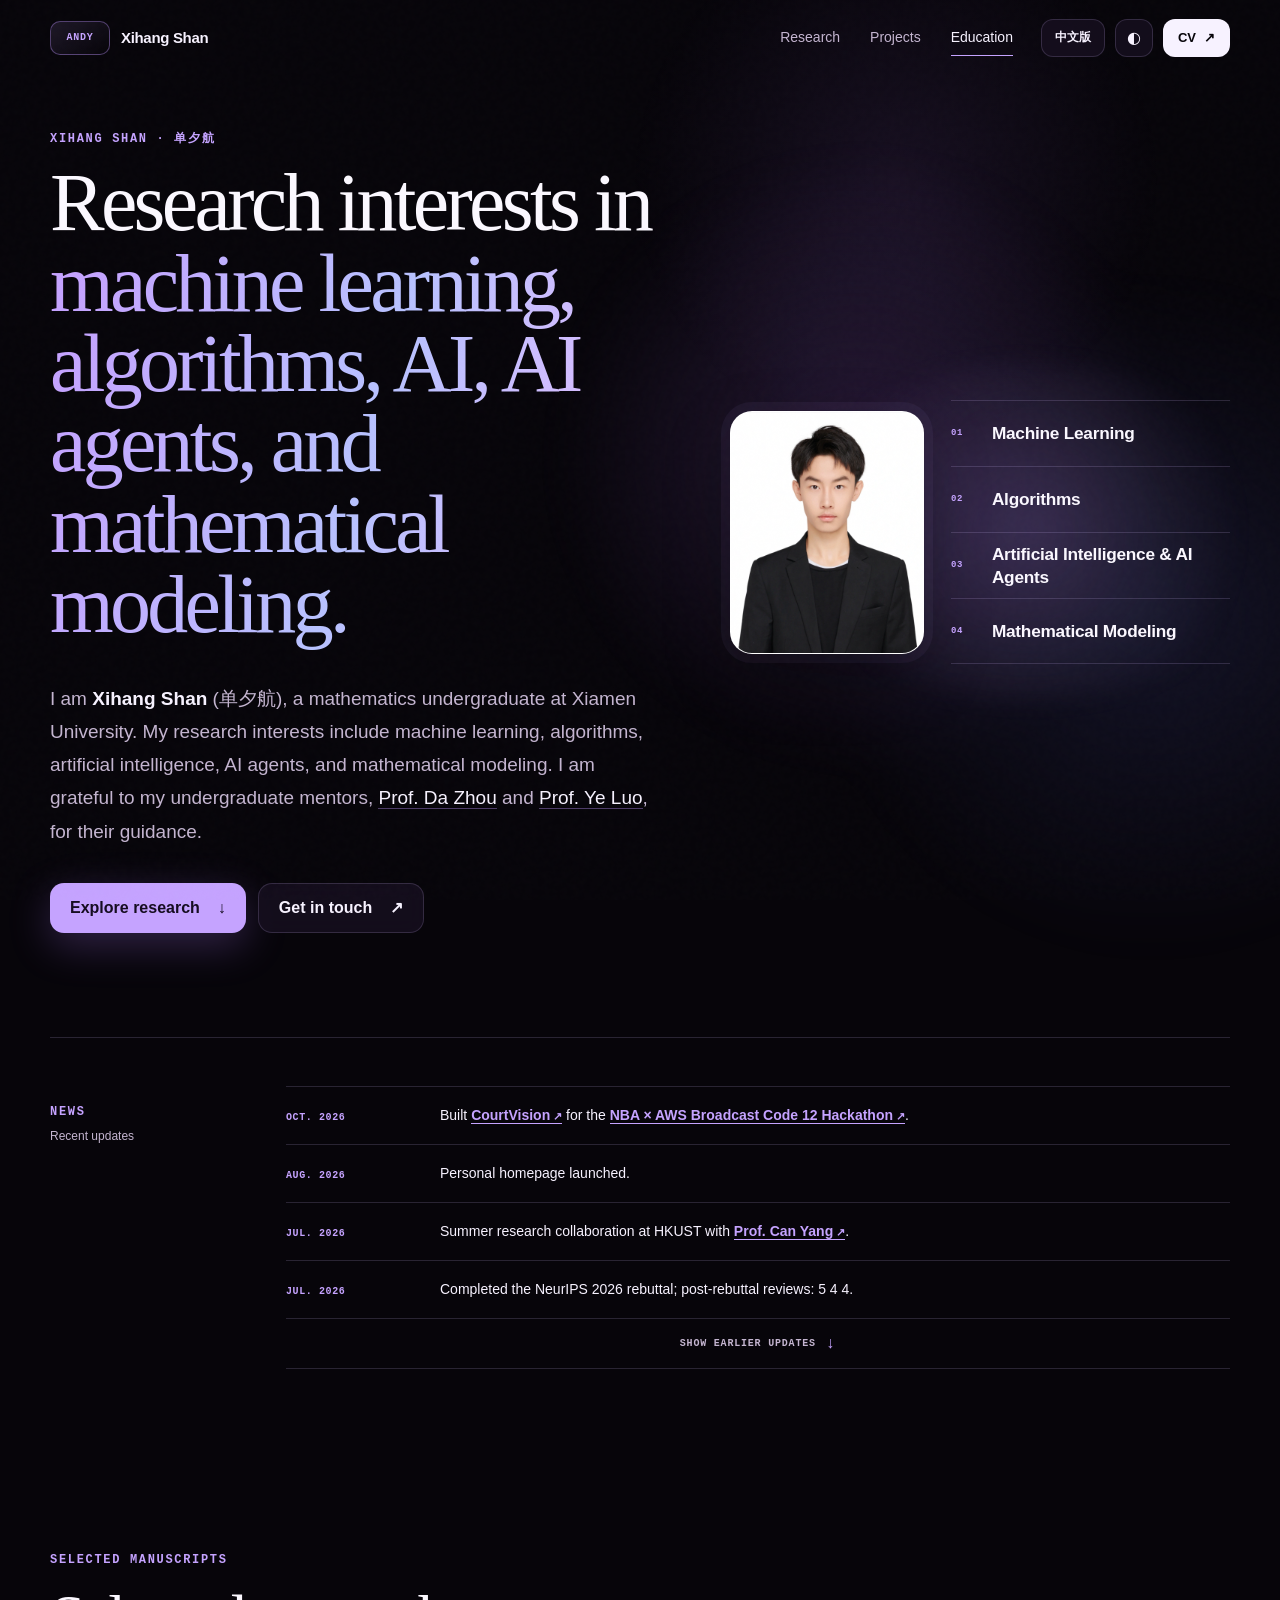
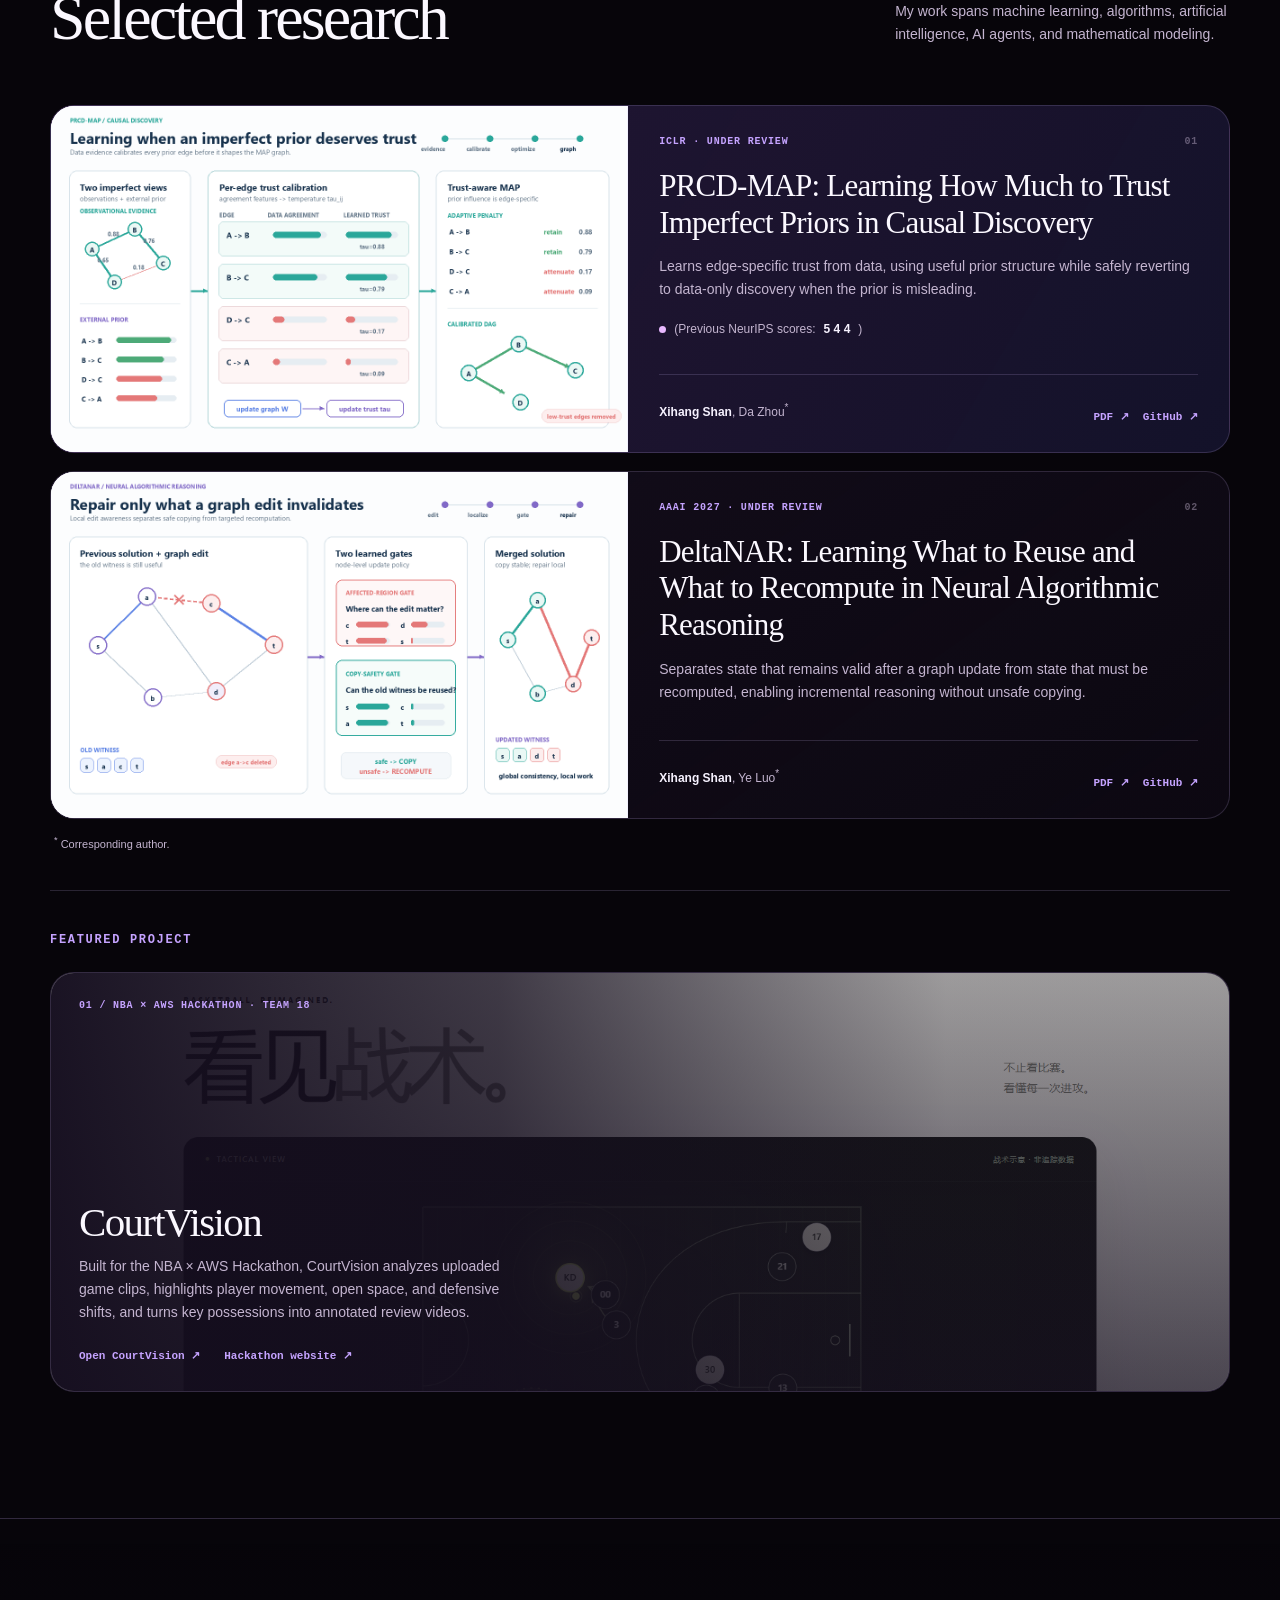
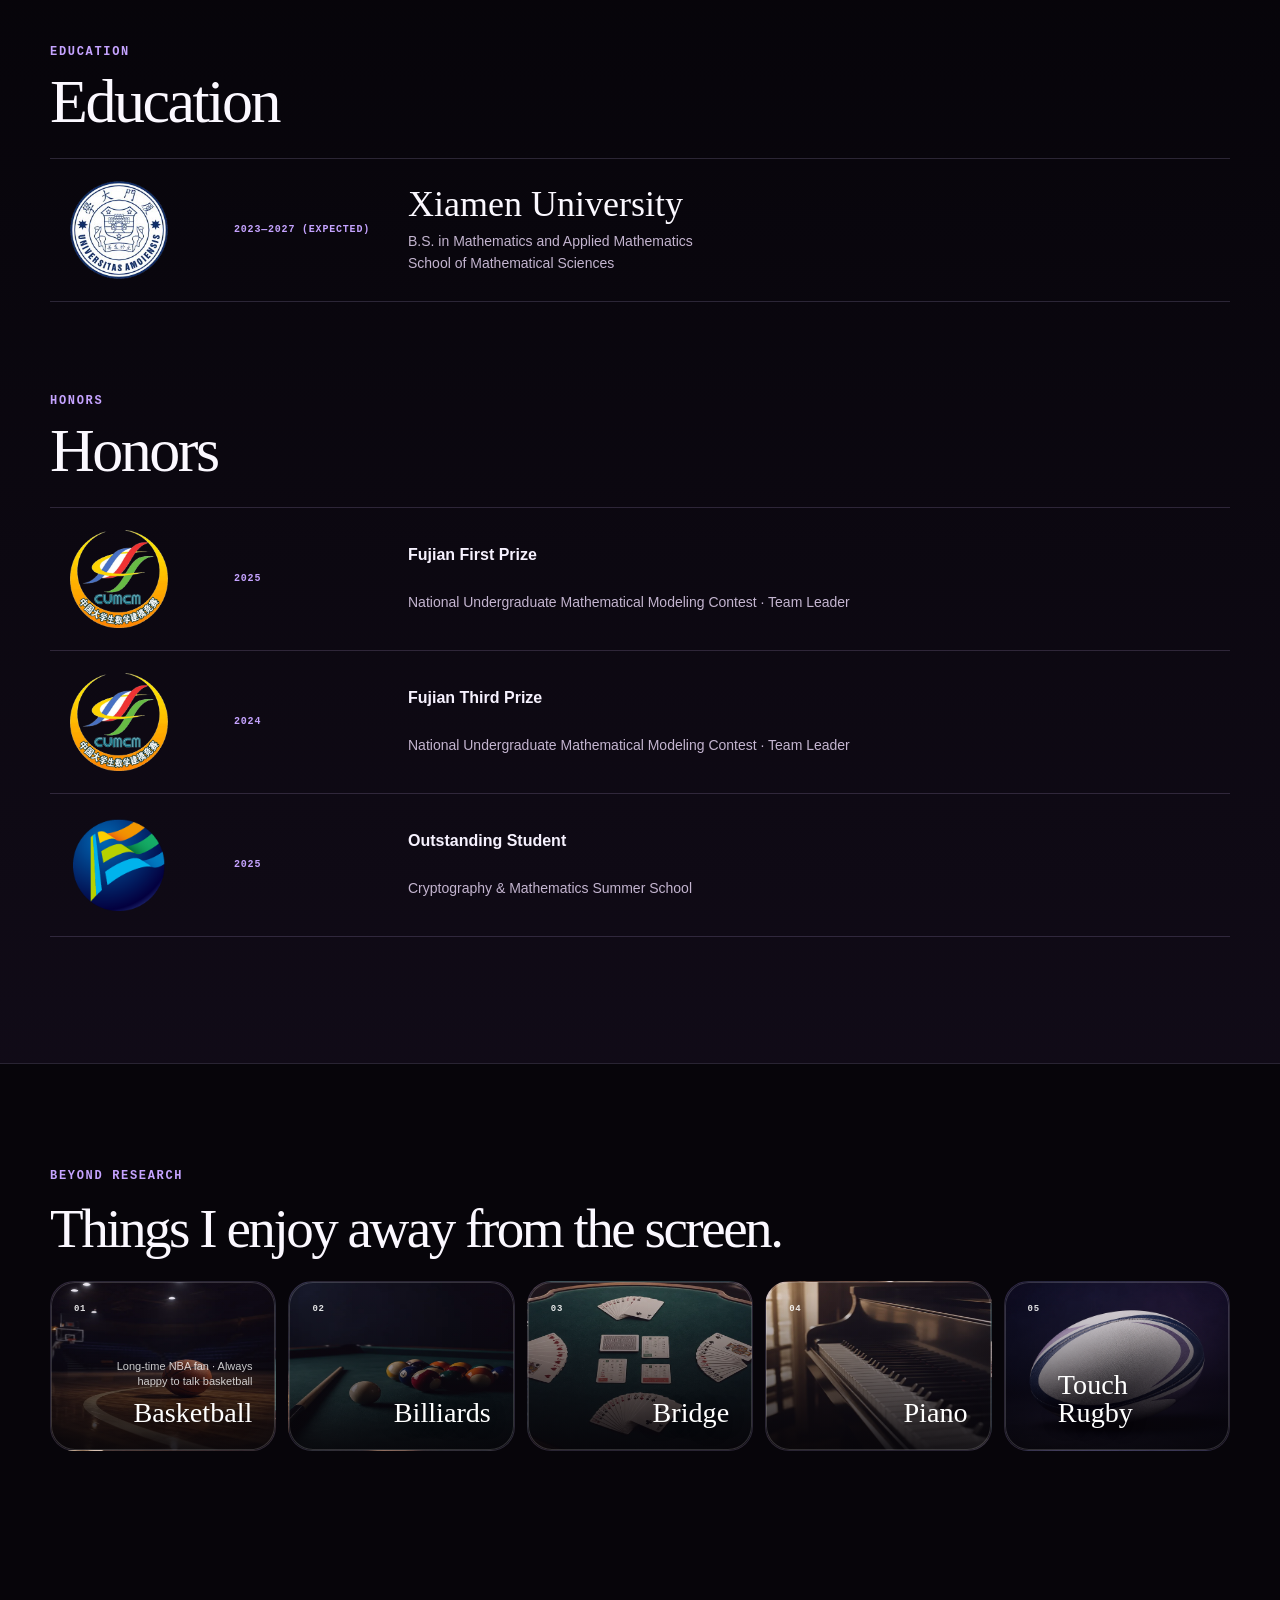
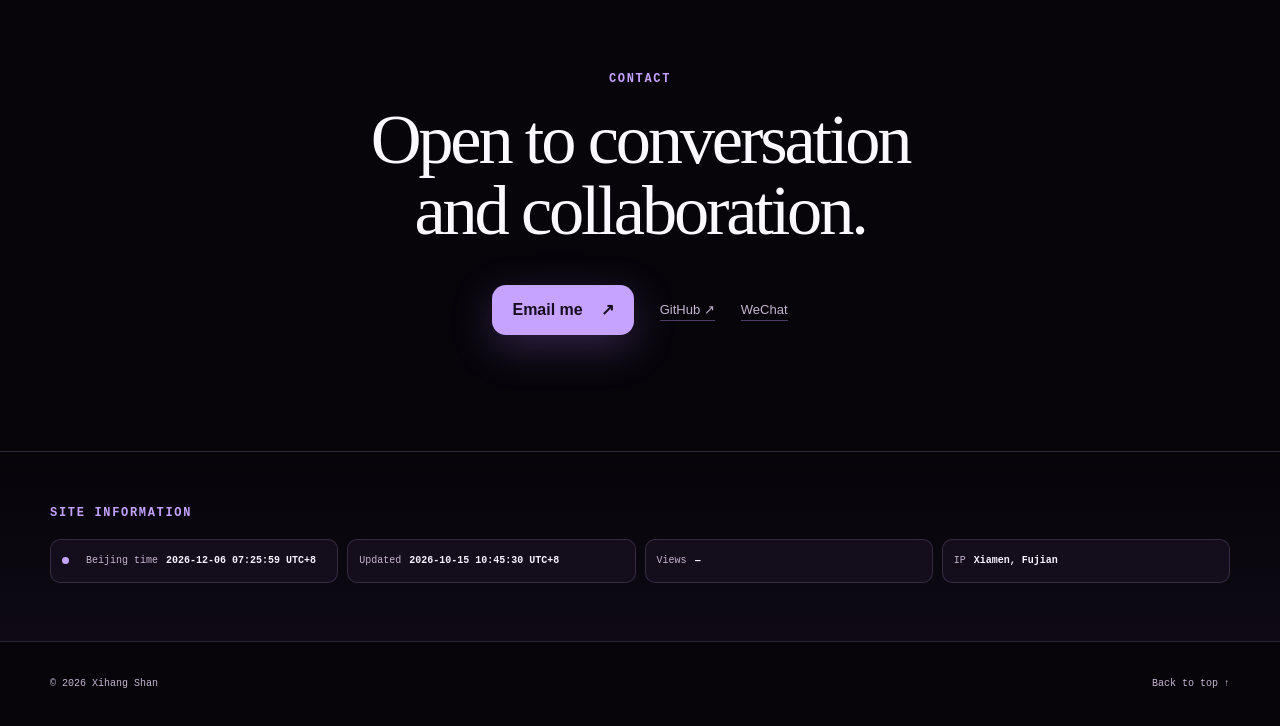
==== commit 080e9043: "Publish DeltaNAR AAAI preprint and update CV links" ====
--- a/index.html
+++ b/index.html
@@ -203,7 +203,7 @@
           </article>
 
           <article class="pub-card reveal" data-topic="graphs">
-            <a class="pub-visual publication-figure" href="assets/papers/deltanar-aistats2027.pdf" target="_blank" rel="noopener" aria-label="Open the DeltaNAR paper PDF">
+            <a class="pub-visual publication-figure" href="assets/papers/deltanar-aaai2027.pdf" target="_blank" rel="noopener" aria-label="Open the DeltaNAR paper PDF">
               <video class="publication-animation" muted playsinline preload="metadata" poster="assets/papers/deltanar.png" aria-hidden="true">
                 <source src="assets/papers/animations/deltanar.mp4?v=20260811-sync2" type="video/mp4" />
                 <img src="assets/papers/deltanar.png" alt="" />
@@ -216,7 +216,7 @@
               <p data-i18n="deltaDesc">Separates state that remains valid after a graph update from state that must be recomputed, enabling incremental reasoning without unsafe copying.</p>
               <div class="pub-footer">
                 <span><b>Xihang Shan</b>, Ye Luo<sup>*</sup></span>
-                <span class="pub-links"><a href="assets/papers/deltanar-aistats2027.pdf" target="_blank" rel="noopener">PDF ↗</a><a href="https://github.com/AndyShan11/Delta-NAR" target="_blank" rel="noopener">GitHub ↗</a></span>
+                <span class="pub-links"><a href="assets/papers/deltanar-aaai2027.pdf" target="_blank" rel="noopener">PDF ↗</a><a href="https://github.com/AndyShan11/Delta-NAR" target="_blank" rel="noopener">GitHub ↗</a></span>
               </div>
             </div>
           </article>
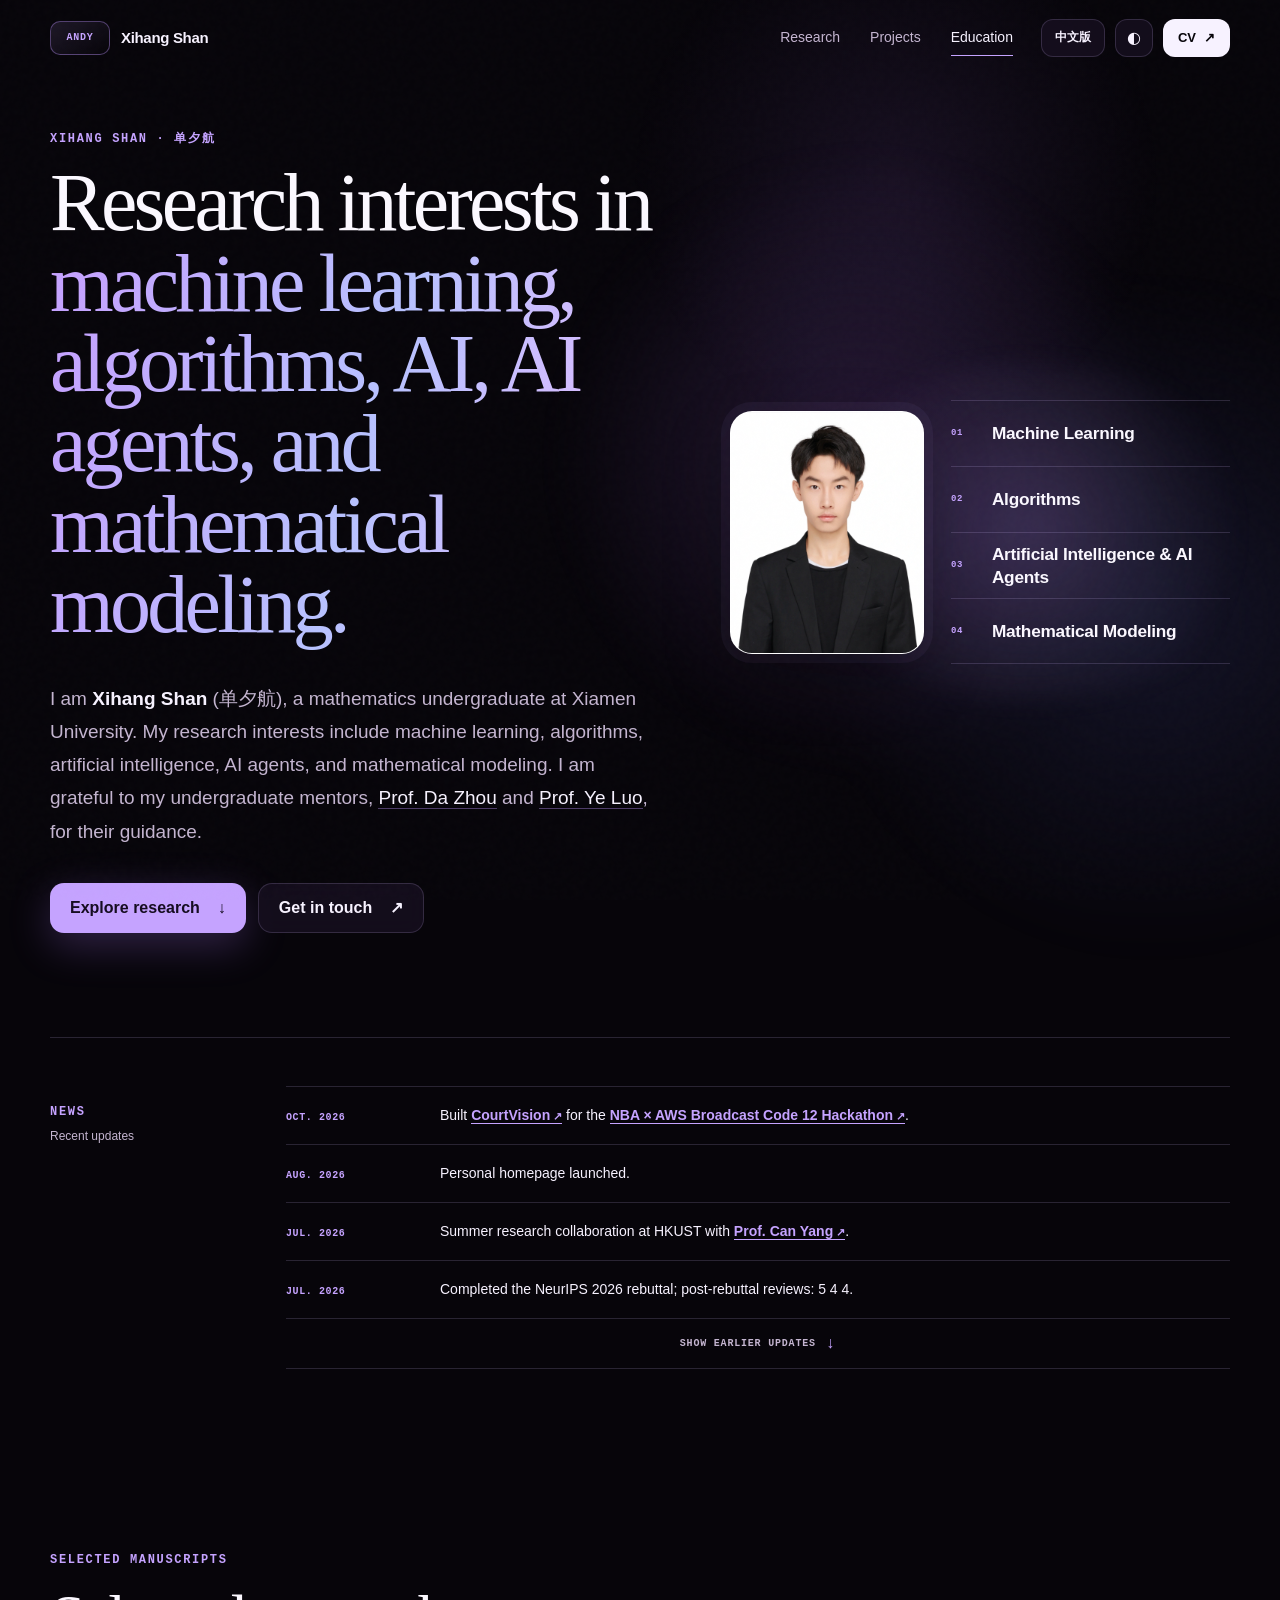
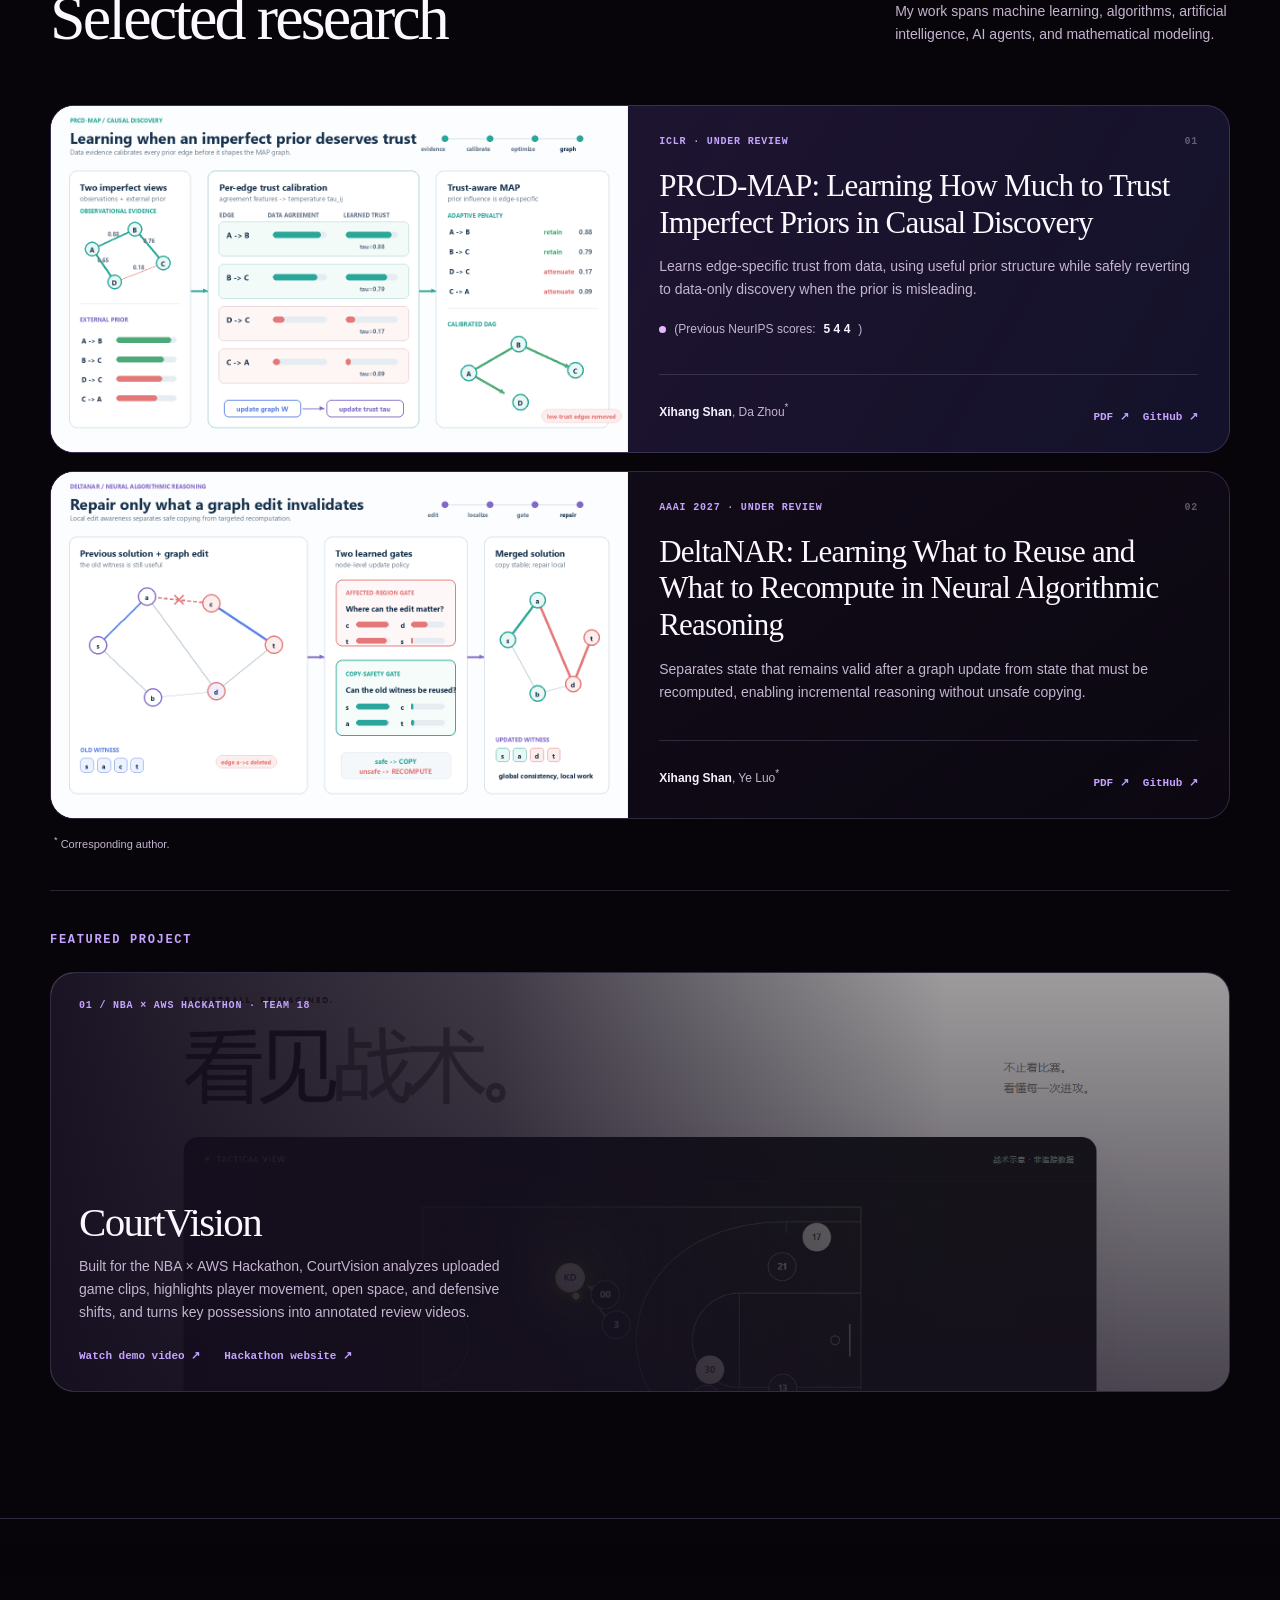
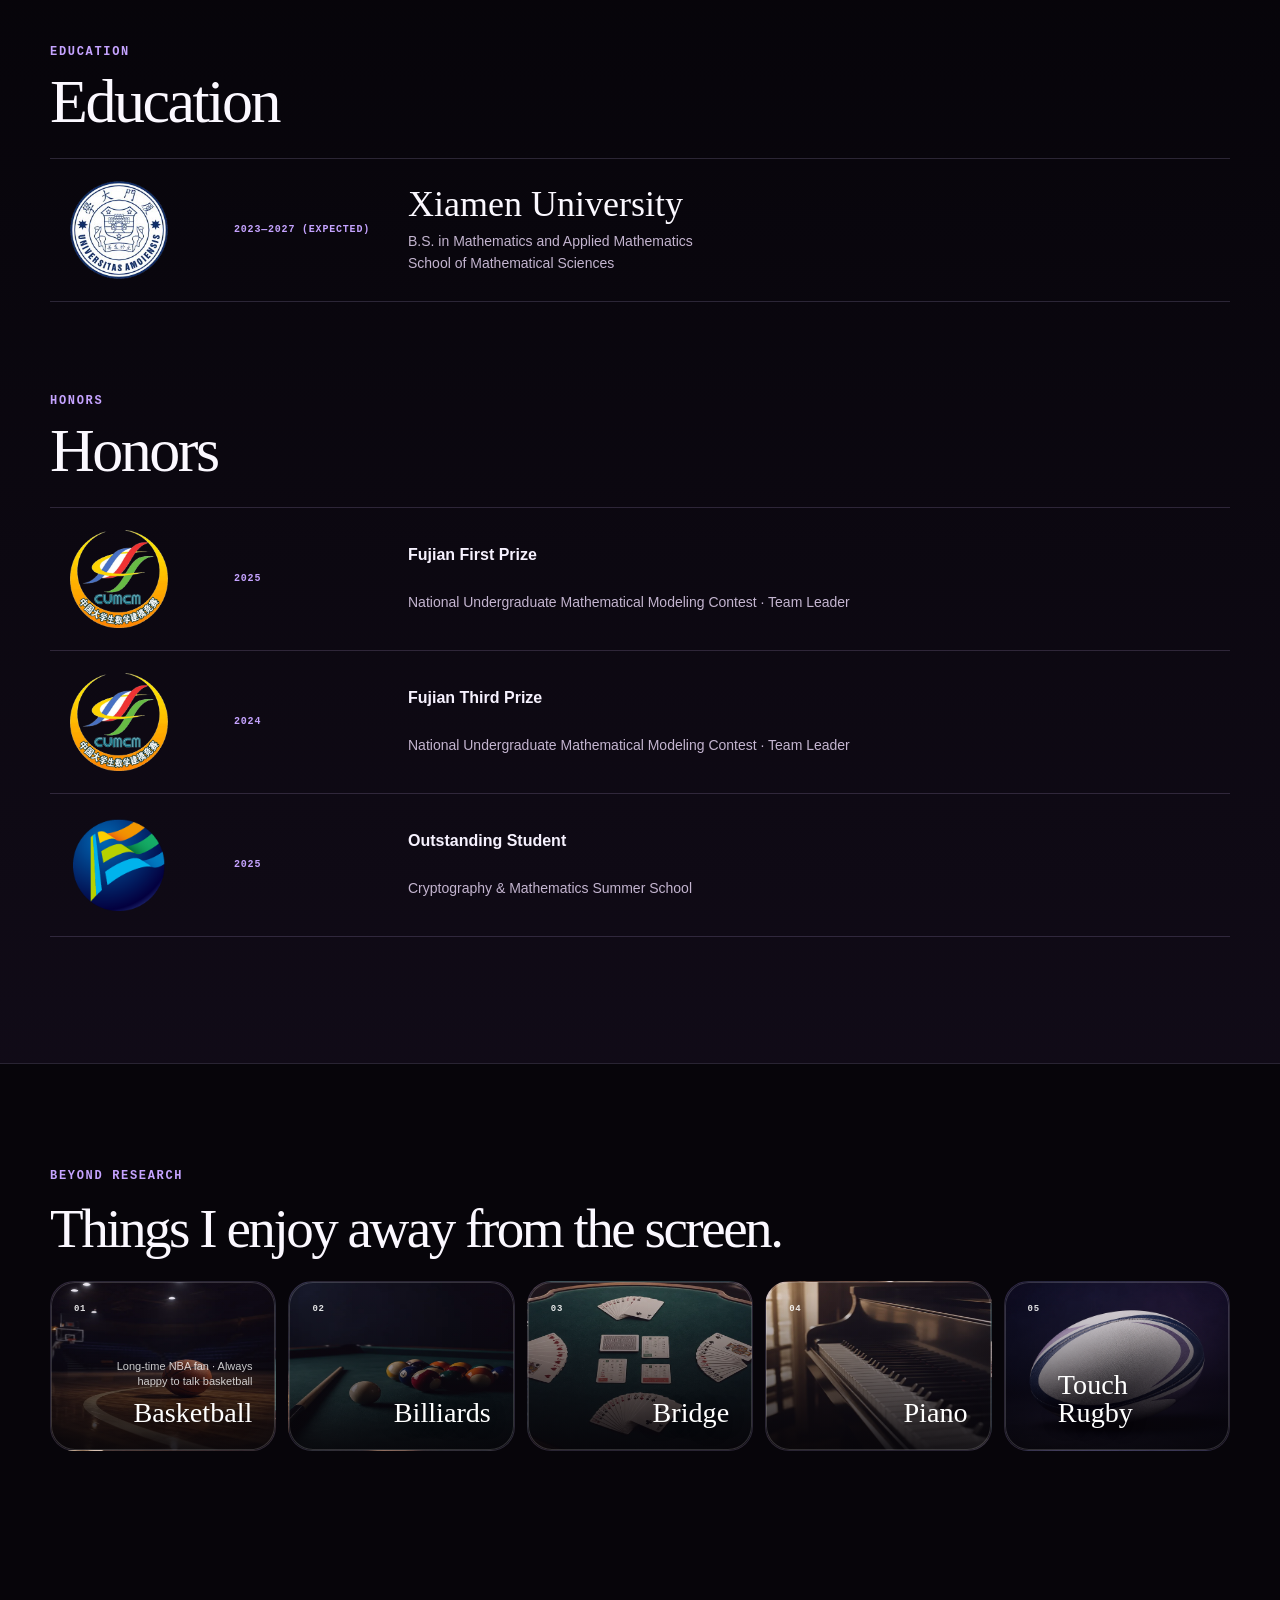
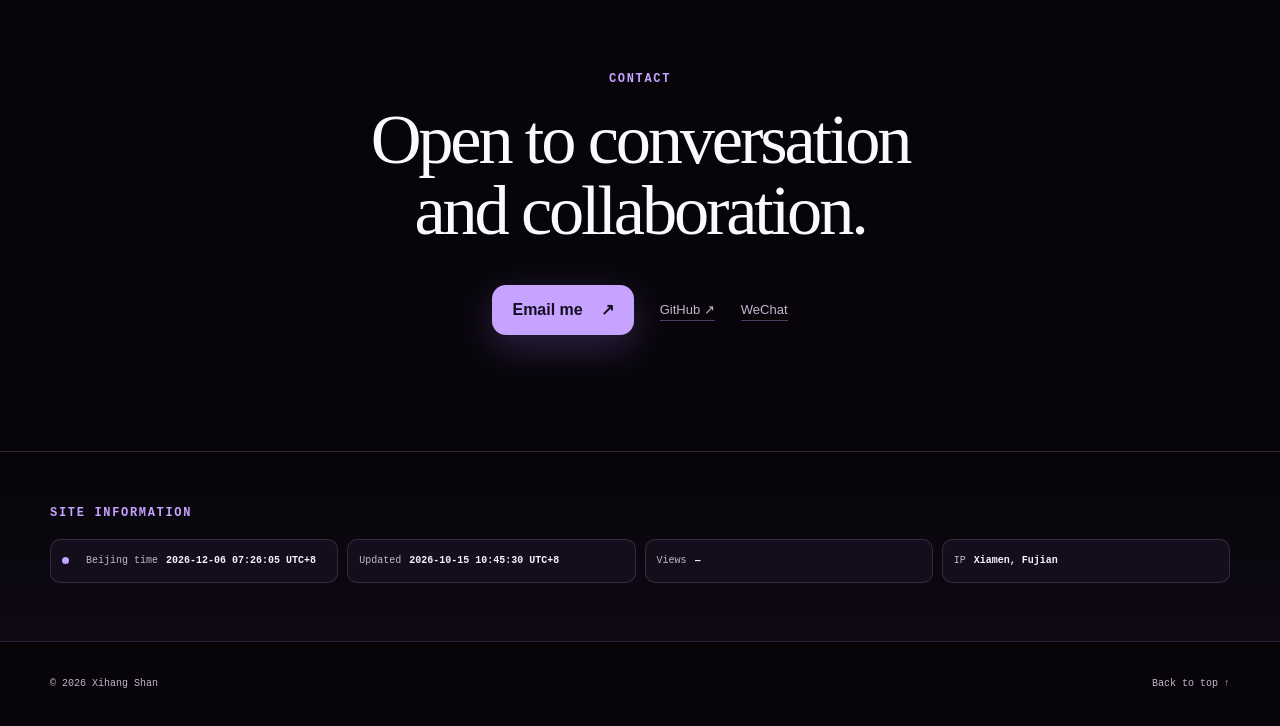
==== commit b39a80f1: "Replace expired CourtVision links with public demo video" ====
--- a/index.html
+++ b/index.html
@@ -158,7 +158,7 @@
           <p data-i18n="newsIntro">Recent updates</p>
         </div>
         <div class="news-list" id="news-list">
-          <article class="news-row reveal"><time datetime="2026-10">Oct. 2026</time><p data-i18n-html="newsHackathon">Built <a class="mentor-link" href="https://dy6b45yqq73uj.cloudfront.net/" target="_blank" rel="noopener">CourtVision</a> for the <a class="mentor-link" href="https://du5imhgxabl0d.cloudfront.net/portal" target="_blank" rel="noopener">NBA × AWS Broadcast Code 12 Hackathon</a>.</p></article>
+          <article class="news-row reveal"><time datetime="2026-10">Oct. 2026</time><p data-i18n-html="newsHackathon">Built <a class="mentor-link" href="https://andyshan11.github.io/courtvision/samples/amen-training-analysis-v21.mp4" target="_blank" rel="noopener">CourtVision</a> for the <a class="mentor-link" href="https://du5imhgxabl0d.cloudfront.net/portal" target="_blank" rel="noopener">NBA × AWS Broadcast Code 12 Hackathon</a>.</p></article>
           <article class="news-row reveal"><time datetime="2026-08">Aug. 2026</time><p data-i18n="newsOne">Personal homepage launched.</p></article>
           <article class="news-row reveal"><time datetime="2026-07">Jul. 2026</time><p data-i18n-html="newsTwo">Summer research collaboration at HKUST with <a class="mentor-link" href="https://sites.google.com/site/eeyangc/" target="_blank" rel="noopener" aria-label="Prof. Can Yang's homepage">Prof. Can Yang</a>.</p></article>
           <article class="news-row reveal"><time datetime="2026-07">Jul. 2026</time><p data-i18n="newsThree">Completed the NeurIPS 2026 rebuttal; post-rebuttal reviews: 5 4 4.</p></article>
@@ -240,7 +240,7 @@
               <h3>CourtVision</h3>
               <p data-i18n="courtVisionDesc">Built for the NBA × AWS Hackathon, CourtVision analyzes uploaded game clips, highlights player movement, open space, and defensive shifts, and turns key possessions into annotated review videos.</p>
               <div class="project-links">
-                <a href="https://dy6b45yqq73uj.cloudfront.net/" target="_blank" rel="noopener" data-i18n="openCourtVision">Open CourtVision ↗</a>
+                <a href="https://andyshan11.github.io/courtvision/samples/amen-training-analysis-v21.mp4" target="_blank" rel="noopener" data-i18n="openCourtVision">Watch demo video ↗</a>
                 <a href="https://builderx.csdn.net/bcast-code" target="_blank" rel="noopener" data-i18n="openHackathon">Hackathon website ↗</a>
               </div>
             </div>
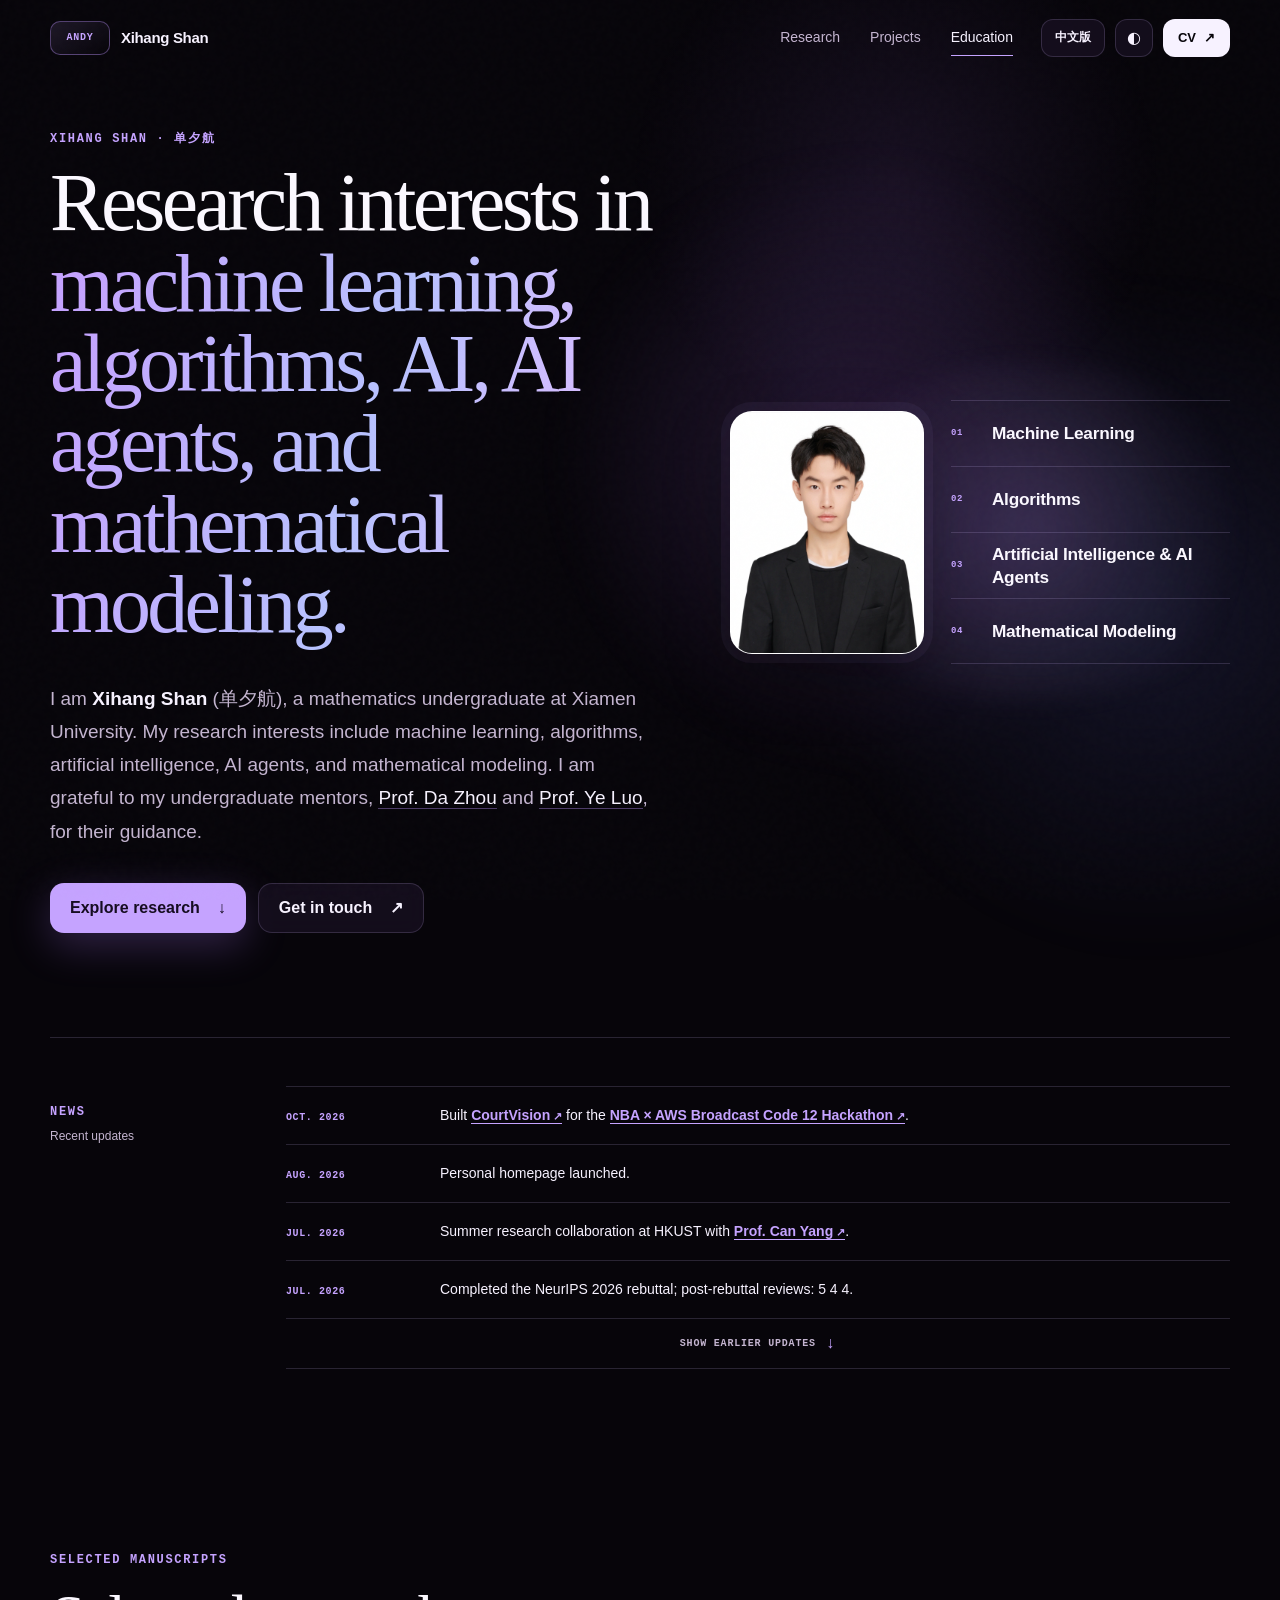
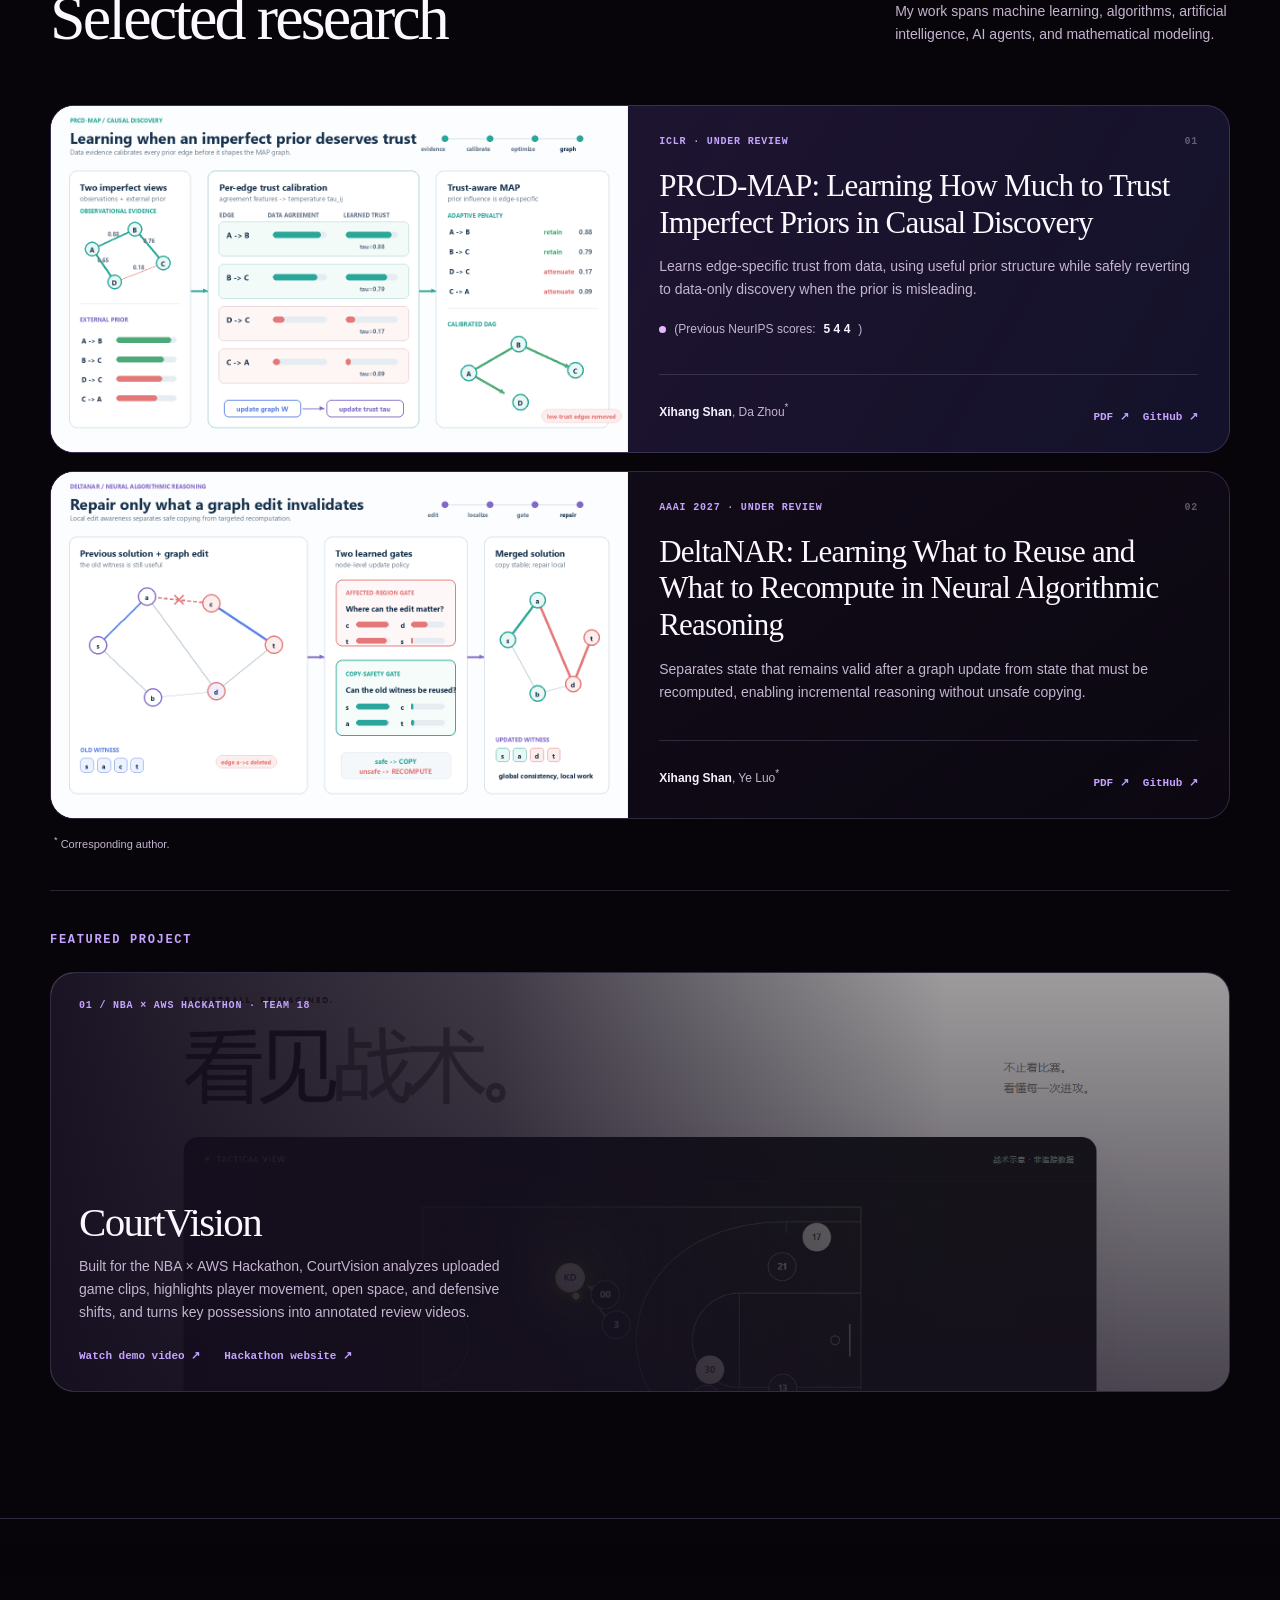
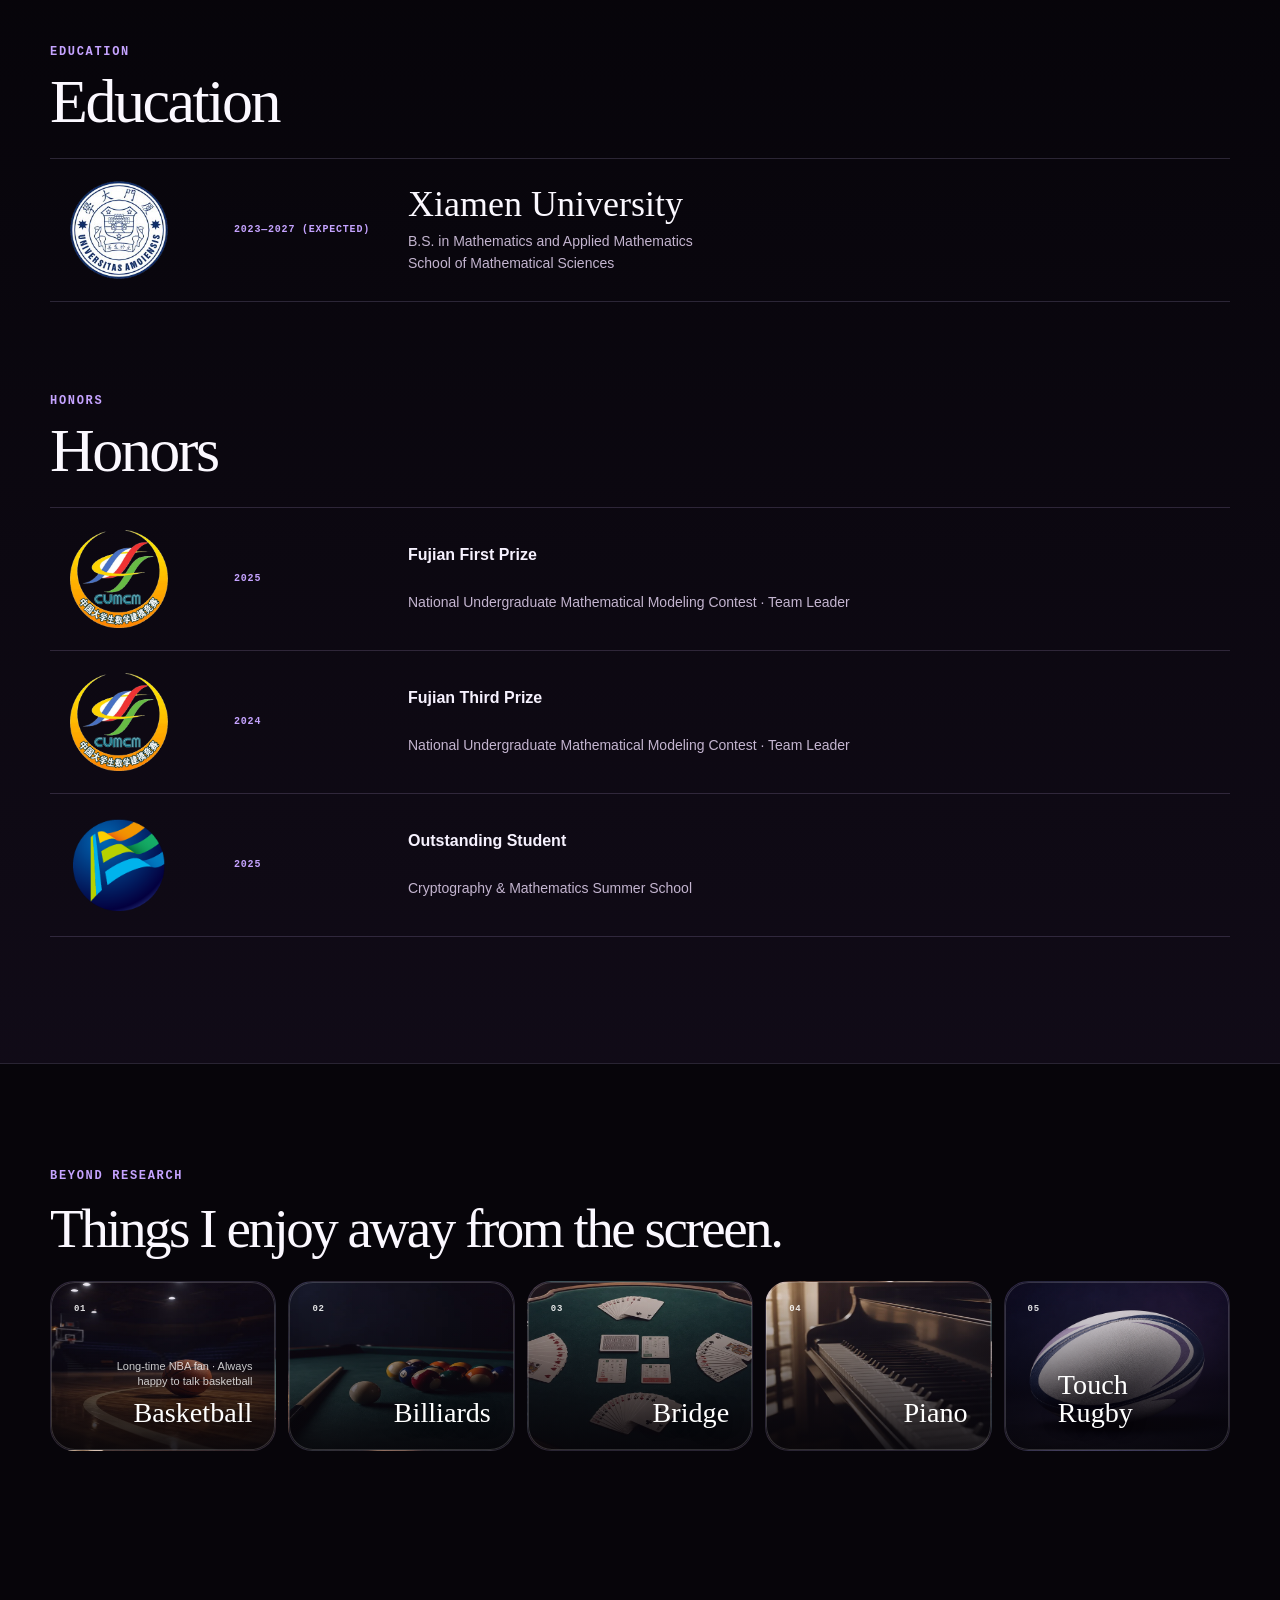
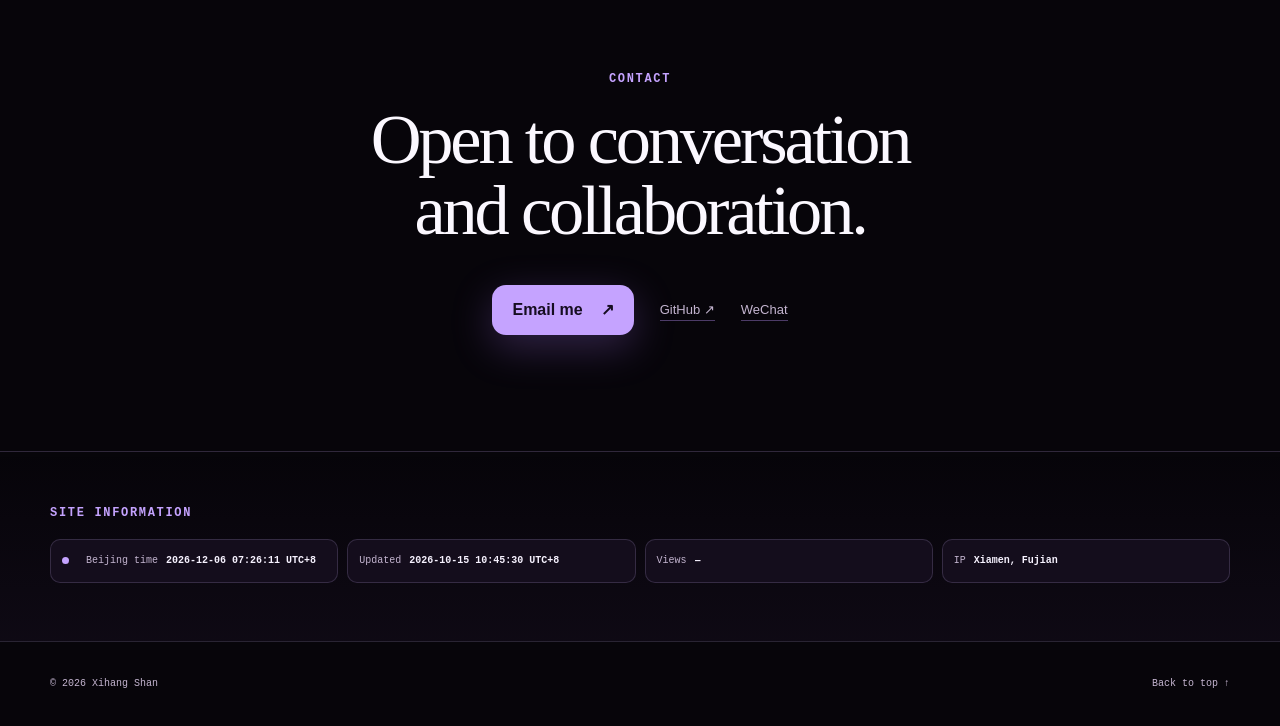
==== commit 8a039bee: "Optimize publication PDFs for progressive loading" ====
--- a/index.html
+++ b/index.html
@@ -183,7 +183,7 @@
 
         <div class="publication-grid">
           <article class="pub-card featured reveal" data-topic="causal">
-            <a class="pub-visual publication-figure" href="assets/papers/prcd-map-iclr.pdf" target="_blank" rel="noopener" aria-label="Open the PRCD-MAP paper PDF">
+            <a class="pub-visual publication-figure" href="assets/papers/prcd-map-iclr.pdf?v=web-20261027" target="_blank" rel="noopener" aria-label="Open the PRCD-MAP paper PDF">
               <video class="publication-animation" muted playsinline preload="metadata" poster="assets/papers/prcd-map.png" aria-hidden="true">
                 <source src="assets/papers/animations/prcd-map.mp4?v=20260811-sync2" type="video/mp4" />
                 <img src="assets/papers/prcd-map.png" alt="" />
@@ -197,13 +197,13 @@
               <div class="review-note" data-i18n-html="reviewNote"><span></span>(Previous NeurIPS scores: <strong>5 4 4</strong>)</div>
               <div class="pub-footer">
                 <span><b>Xihang Shan</b>, Da Zhou<sup>*</sup></span>
-                <span class="pub-links"><a href="assets/papers/prcd-map-iclr.pdf" target="_blank" rel="noopener">PDF ↗</a><a href="https://github.com/AndyShan11/PRCD-MAP" target="_blank" rel="noopener">GitHub ↗</a></span>
+                <span class="pub-links"><a href="assets/papers/prcd-map-iclr.pdf?v=web-20261027" target="_blank" rel="noopener">PDF ↗</a><a href="https://github.com/AndyShan11/PRCD-MAP" target="_blank" rel="noopener">GitHub ↗</a></span>
               </div>
             </div>
           </article>
 
           <article class="pub-card reveal" data-topic="graphs">
-            <a class="pub-visual publication-figure" href="assets/papers/deltanar-aaai2027.pdf" target="_blank" rel="noopener" aria-label="Open the DeltaNAR paper PDF">
+            <a class="pub-visual publication-figure" href="assets/papers/deltanar-aaai2027.pdf?v=web-20261027" target="_blank" rel="noopener" aria-label="Open the DeltaNAR paper PDF">
               <video class="publication-animation" muted playsinline preload="metadata" poster="assets/papers/deltanar.png" aria-hidden="true">
                 <source src="assets/papers/animations/deltanar.mp4?v=20260811-sync2" type="video/mp4" />
                 <img src="assets/papers/deltanar.png" alt="" />
@@ -216,7 +216,7 @@
               <p data-i18n="deltaDesc">Separates state that remains valid after a graph update from state that must be recomputed, enabling incremental reasoning without unsafe copying.</p>
               <div class="pub-footer">
                 <span><b>Xihang Shan</b>, Ye Luo<sup>*</sup></span>
-                <span class="pub-links"><a href="assets/papers/deltanar-aaai2027.pdf" target="_blank" rel="noopener">PDF ↗</a><a href="https://github.com/AndyShan11/Delta-NAR" target="_blank" rel="noopener">GitHub ↗</a></span>
+                <span class="pub-links"><a href="assets/papers/deltanar-aaai2027.pdf?v=web-20261027" target="_blank" rel="noopener">PDF ↗</a><a href="https://github.com/AndyShan11/Delta-NAR" target="_blank" rel="noopener">GitHub ↗</a></span>
               </div>
             </div>
           </article>
